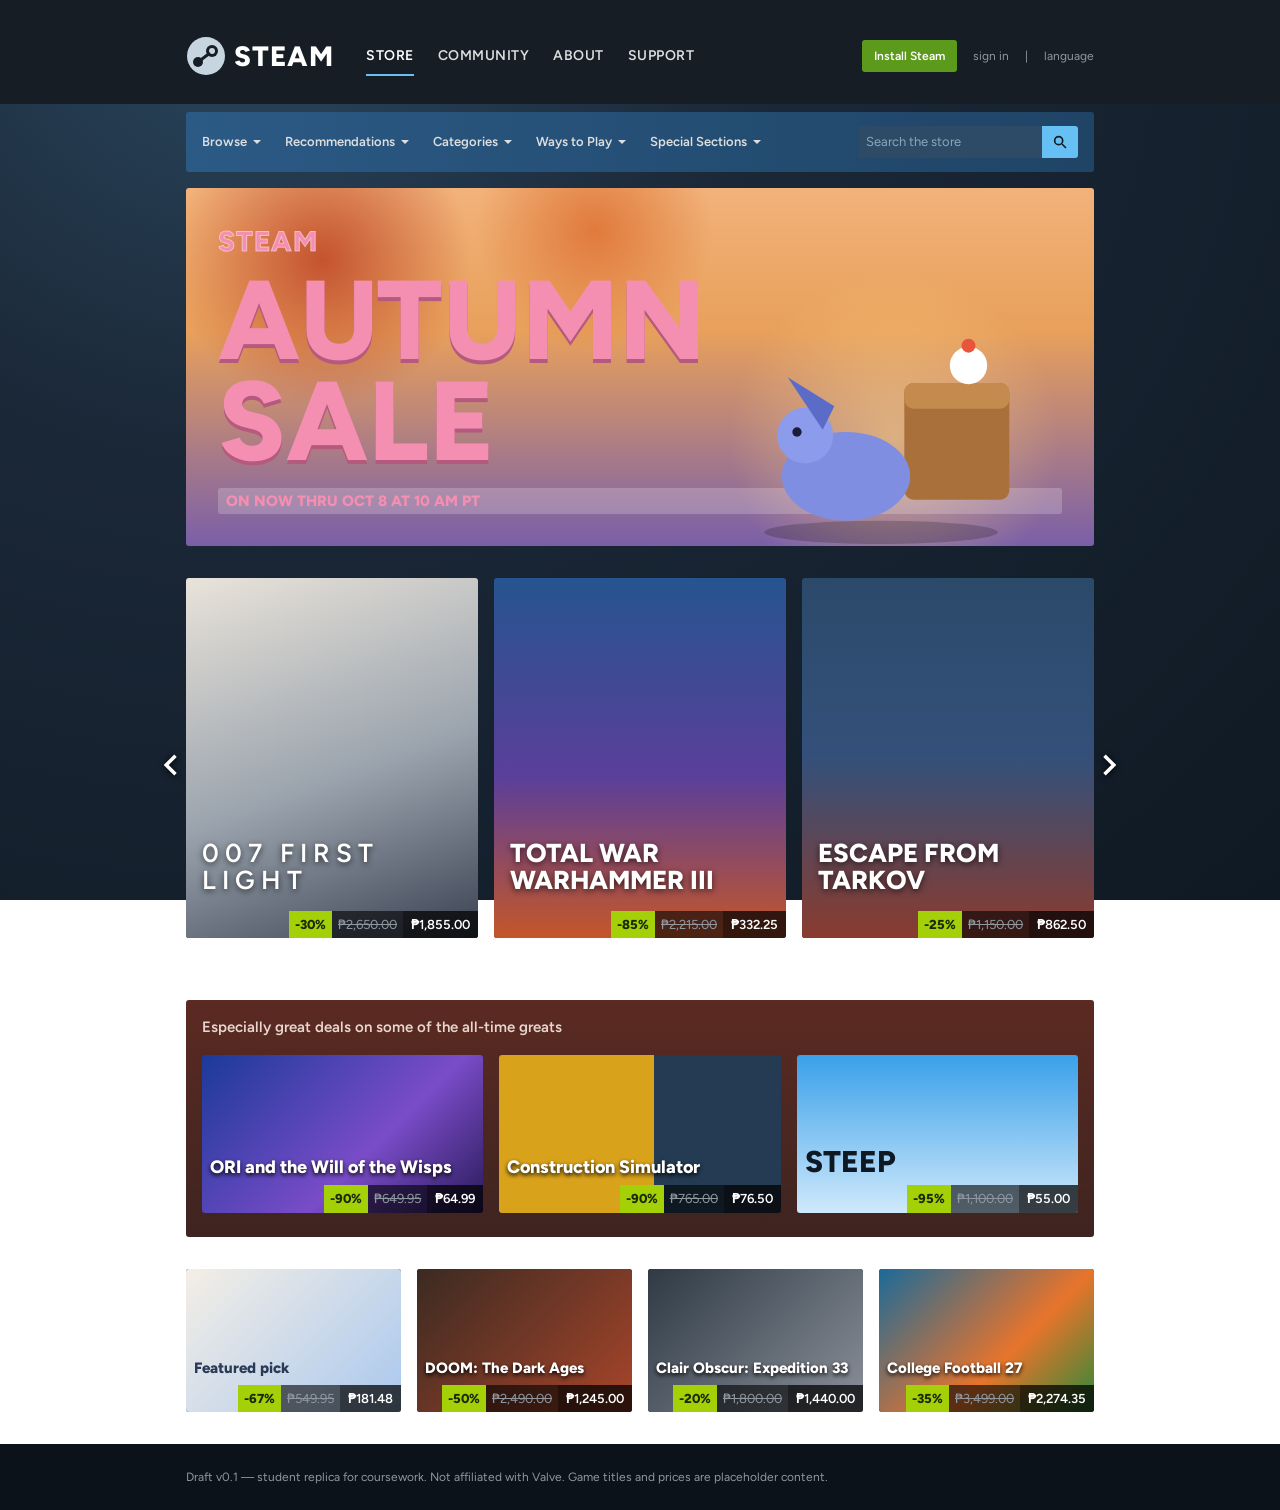
==== index.html @ 53d65f8b "Asked Claude to make a landing Page" ====
<!DOCTYPE html>
<html lang="en">
<head>
<meta charset="utf-8">
<meta name="viewport" content="width=device-width, initial-scale=1">
<title>Steam Autumn Sale — Landing Page Draft v0.1</title>
<link rel="preconnect" href="https://fonts.googleapis.com">
<link rel="stylesheet" href="https://fonts.googleapis.com/css2?family=Figtree:wght@400;600;800&display=swap">
<link rel="stylesheet" href="style.css">
</head>
<body>

<header class="top">
  <div class="wrap">
    <a class="logo" href="#" aria-label="Steam home">
      <svg viewBox="0 0 40 40" aria-hidden="true"><circle cx="20" cy="20" r="19" fill="#c7d5e0"/><circle cx="26" cy="15" r="6" fill="#171d25"/><circle cx="26" cy="15" r="3" fill="#c7d5e0"/><circle cx="12" cy="26" r="5" fill="#171d25"/><path d="M12 26l12-9" stroke="#171d25" stroke-width="3"/></svg>
      STEAM
    </a>
    <nav class="mainnav" aria-label="Main">
      <a href="#" aria-current="page">Store</a><a href="#">Community</a><a href="#">About</a><a href="#">Support</a>
    </nav>
    <div class="acct">
      <a class="btn-install" href="#">Install Steam</a>
      <a href="#">sign in</a><span aria-hidden="true">|</span><a href="#">language</a>
    </div>
  </div>
</header>

<main class="wrap">
  <div class="sub">
    <button>Browse</button><button>Recommendations</button><button>Categories</button><button>Ways to Play</button><button>Special Sections</button>
    <form class="search" role="search" onsubmit="return false">
      <input type="search" placeholder="Search the store" aria-label="Search the store">
      <button type="submit" aria-label="Search"><svg viewBox="0 0 24 24" fill="none" stroke="#0f1923" stroke-width="2.5"><circle cx="10" cy="10" r="6"/><path d="M15 15l6 6"/></svg></button>
    </form>
  </div>

  <section class="banner" aria-labelledby="sale-title">
    <p class="brand">STEAM</p>
    <h1 id="sale-title">AUTUMN<br>SALE</h1>
    <p class="dates">On now thru Oct 8 at 10 AM PT</p>
    <svg class="mascot" viewBox="0 0 240 200" aria-hidden="true">
      <ellipse cx="120" cy="188" rx="100" ry="10" fill="#0003"/>
      <rect x="140" y="60" width="90" height="100" rx="8" fill="#a9703c"/><rect x="140" y="60" width="90" height="22" rx="8" fill="#c58a4e"/>
      <ellipse cx="90" cy="140" rx="55" ry="38" fill="#7f8ee0"/><circle cx="55" cy="105" r="24" fill="#8c9bec"/>
      <path d="M70 100l-30-45 40 25z" fill="#5b6bc8"/><circle cx="48" cy="102" r="4" fill="#1b1b3a"/>
      <circle cx="195" cy="45" r="16" fill="#fff"/><circle cx="195" cy="28" r="6" fill="#e8553b"/>
    </svg>
  </section>

  <section class="featured" aria-label="Featured sale titles">
    <button class="arrow l" aria-label="Previous" data-dir="-1"><svg viewBox="0 0 24 24" fill="none" stroke="currentColor" stroke-width="3"><path d="M15 4l-8 8 8 8"/></svg></button>
    <div class="track" id="track">
      <a class="card" href="#"><div class="art" style="background:linear-gradient(160deg,#e9e3da,#9aa3ad 55%,#3a4252)"></div>
        <span class="title" style="font-weight:600;letter-spacing:6px">007 FIRST LIGHT</span>
        <div class="price"><span class="off">-30%</span><span class="was">₱2,650.00</span><span class="now">₱1,855.00</span></div></a>
      <a class="card" href="#"><div class="art" style="background:linear-gradient(180deg,#26548f,#5a3f9a 55%,#c4562a)"></div>
        <span class="title">TOTAL WAR<br>WARHAMMER III</span>
        <div class="price"><span class="off">-85%</span><span class="was">₱2,215.00</span><span class="now">₱332.25</span></div></a>
      <a class="card" href="#"><div class="art" style="background:linear-gradient(180deg,#2b4a6a,#34507a 50%,#8a3b2e)"></div>
        <span class="title">ESCAPE FROM TARKOV</span>
        <div class="price"><span class="off">-25%</span><span class="was">₱1,150.00</span><span class="now">₱862.50</span></div></a>
    </div>
    <button class="arrow r" aria-label="Next" data-dir="1"><svg viewBox="0 0 24 24" fill="none" stroke="currentColor" stroke-width="3"><path d="M9 4l8 8-8 8"/></svg></button>
    <div class="dots" aria-hidden="true"><i></i><i></i><i></i><i></i><i></i><i></i><i></i><i></i><i></i></div>
  </section>

  <section class="deals" aria-labelledby="greats">
    <h2 id="greats">Especially great deals on some of the all-time greats</h2>
    <div class="row3">
      <a class="tile" href="#"><div class="art" style="background:linear-gradient(135deg,#1b3a9a,#7a4cc8 60%,#2a1b5a)"></div><span class="name">ORI and the Will of the Wisps</span>
        <div class="price"><span class="off">-90%</span><span class="was">₱649.95</span><span class="now">₱64.99</span></div></a>
      <a class="tile" href="#"><div class="art" style="background:linear-gradient(90deg,#d9a21b 0 55%,#243b53 55%)"></div><span class="name">Construction Simulator</span>
        <div class="price"><span class="off">-90%</span><span class="was">₱765.00</span><span class="now">₱76.50</span></div></a>
      <a class="tile" href="#"><div class="art" style="background:linear-gradient(180deg,#3aa0ea,#cfe9fb)"></div><span class="name" style="color:#0f1923;text-shadow:none;font-size:30px">STEEP</span>
        <div class="price"><span class="off">-95%</span><span class="was">₱1,100.00</span><span class="now">₱55.00</span></div></a>
    </div>
  </section>

  <section class="grid4" aria-label="More discounted games">
    <a class="tile" href="#"><div class="art" style="background:linear-gradient(135deg,#f4eee6,#a9c8ee)"></div><span class="name" style="color:#2a3b55;text-shadow:none">Featured pick</span>
      <div class="price"><span class="off">-67%</span><span class="was">₱549.95</span><span class="now">₱181.48</span></div></a>
    <a class="tile" href="#"><div class="art" style="background:linear-gradient(135deg,#3b2a22,#a8452a)"></div><span class="name">DOOM: The Dark Ages</span>
      <div class="price"><span class="off">-50%</span><span class="was">₱2,490.00</span><span class="now">₱1,245.00</span></div></a>
    <a class="tile" href="#"><div class="art" style="background:linear-gradient(135deg,#2f3a45,#8a9099)"></div><span class="name">Clair Obscur: Expedition 33</span>
      <div class="price"><span class="off">-20%</span><span class="was">₱1,800.00</span><span class="now">₱1,440.00</span></div></a>
    <a class="tile" href="#"><div class="art" style="background:linear-gradient(135deg,#1b6a9a,#e8742b 60%,#2a8a3a)"></div><span class="name">College Football 27</span>
      <div class="price"><span class="off">-35%</span><span class="was">₱3,499.00</span><span class="now">₱2,274.35</span></div></a>
  </section>
</main>

<footer><div class="wrap">Draft v0.1 — student replica for coursework. Not affiliated with Valve. Game titles and prices are placeholder content.</div></footer>

<script>
const track=document.getElementById('track');
document.querySelectorAll('.arrow').forEach(b=>b.addEventListener('click',()=>{
  track.scrollBy({left:b.dataset.dir*track.clientWidth/3,behavior:'smooth'});
}));
</script>
</body>
</html>
---- style.css ----
:root{
  --bg-top:#1b2838; --bg-deep:#0f1923; --header:#171d25; --panel:#16202d;
  --accent:#66c0f4; --text:#c7d5e0; --text-dim:#8f98a0; --white:#fff;
  --green:#a4d007; --green-bg:#4c6b22; --install:#5c9a1b;
  --sale-pink:#f48fb1; --sale-orange:#e8a05b; --sale-plum:#3d2c5a; --sale-rust:#6b2d22;
  --radius:3px; --s1:4px; --s2:8px; --s3:16px; --s4:24px; --s5:32px;
}
*{box-sizing:border-box;margin:0}
body{font-family:"Figtree","Motiva Sans",Tahoma,sans-serif;color:var(--text);
  background:radial-gradient(ellipse at 20% 0,#2a475e 0,var(--bg-top) 35%,var(--bg-deep) 100%) fixed;line-height:1.5}
a{color:inherit;text-decoration:none}
:focus-visible{outline:2px solid var(--accent);outline-offset:2px}
.wrap{max-width:940px;margin:0 auto;padding:0 var(--s3)}

/* Header */
.top{background:var(--header)}
.top .wrap{display:flex;align-items:center;gap:var(--s5);min-height:104px;flex-wrap:wrap;padding-top:var(--s2)}
.logo{display:flex;align-items:center;gap:var(--s2);color:var(--white);font-weight:800;font-size:28px;letter-spacing:1px}
.logo svg{width:40px;height:40px}
.mainnav{display:flex;gap:var(--s4);font-weight:600;font-size:14px;letter-spacing:.5px;text-transform:uppercase}
.mainnav a{padding:var(--s2) 0;border-bottom:2px solid transparent;color:#dcdedf}
.mainnav a:hover,.mainnav a[aria-current]{color:var(--white);border-color:var(--accent)}
.acct{margin-left:auto;display:flex;align-items:center;gap:var(--s3);font-size:12px;color:var(--text-dim)}
.btn-install{background:var(--install);color:var(--white);padding:6px 12px;border-radius:var(--radius);font-weight:600;font-size:12px;min-height:32px;display:inline-flex;align-items:center}
.btn-install:hover{background:#6fb320}

/* Sub nav + search */
.sub{background:linear-gradient(90deg,#2b5a85,#1f4466);border-radius:var(--radius);margin-top:var(--s2);
  display:flex;align-items:center;gap:var(--s4);padding:0 var(--s3);flex-wrap:wrap;min-height:44px}
.sub button{all:unset;cursor:pointer;color:#dcdedf;font-size:13px;font-weight:600;padding:var(--s2) 0;min-height:44px;display:flex;align-items:center;gap:6px}
.sub button:hover{color:var(--white)}
.sub button::after{content:"";border:4px solid transparent;border-top-color:currentColor;margin-top:4px}
.search{margin-left:auto;display:flex;background:#2d4b66;border-radius:var(--radius);overflow:hidden;min-width:220px}
.search input{flex:1;background:transparent;border:0;color:var(--white);padding:0 var(--s2);font:inherit;font-size:13px;min-height:32px}
.search input::placeholder{color:#8da6bb}
.search button{all:unset;cursor:pointer;background:var(--accent);width:36px;display:grid;place-items:center}
.search button::after{display:none}
.search svg{width:16px;height:16px}

/* Sale banner (pure CSS art, swap for real asset later) */
.banner{position:relative;margin-top:var(--s3);border-radius:var(--radius);overflow:hidden;min-height:340px;
  background:
    radial-gradient(circle at 78% 70%,rgba(255,215,130,.55) 0,transparent 22%),
    radial-gradient(circle at 15% 20%,#c4532f 0,transparent 18%),
    radial-gradient(circle at 45% 12%,#e07a3c 0,transparent 20%),
    linear-gradient(180deg,#f2b27a 0%,#e8a05b 40%,#7a5fa8 100%);
  display:grid;align-content:center;padding:var(--s5)}
.banner .mascot{position:absolute;right:8%;bottom:0;width:min(34%,280px);aspect-ratio:1.2}
.banner .brand{font-weight:800;font-size:28px;color:var(--sale-pink);-webkit-text-stroke:1px #fff7;letter-spacing:1px}
.banner h1{font-weight:800;font-size:clamp(56px,11vw,112px);line-height:.9;color:var(--sale-pink);text-shadow:0 4px 0 #b35a7e;margin:var(--s2) 0 var(--s3)}
.banner .dates{font-weight:800;font-size:15px;color:var(--sale-pink);background:#fff3;display:inline-block;padding:2px var(--s2);border-radius:var(--radius);text-transform:uppercase}

/* Featured carousel */
.featured{position:relative;margin-top:var(--s3)}
.track{display:grid;grid-auto-flow:column;grid-auto-columns:calc((100% - 2*var(--s3))/3);gap:var(--s3);overflow-x:auto;scroll-snap-type:x mandatory;scrollbar-width:none;padding:var(--s3) 0}
.track::-webkit-scrollbar{display:none}
.card{position:relative;scroll-snap-align:start;border-radius:var(--radius);overflow:hidden;background:var(--panel);display:flex;flex-direction:column;justify-content:flex-end;min-height:360px;transition:transform .2s}
.card:hover{transform:translateY(-3px)}
.card .art{position:absolute;inset:0}
.card .title{position:relative;font-weight:800;color:var(--white);padding:var(--s3);font-size:26px;line-height:1.05;text-shadow:0 2px 6px #000a;margin-top:auto}
.price{position:relative;display:flex;justify-content:flex-end;align-items:stretch;font-size:13px}
.price .off{background:var(--green);color:#1b2a05;font-weight:800;padding:4px 6px}
.price .was{background:#0009;color:var(--text-dim);text-decoration:line-through;padding:4px 6px}
.price .now{background:#000b;color:var(--white);font-weight:600;padding:4px 8px}
.arrow{position:absolute;top:50%;transform:translateY(-50%);width:44px;height:64px;border:0;background:transparent;color:var(--white);cursor:pointer;display:grid;place-items:center;z-index:2;filter:drop-shadow(0 1px 3px #000)}
.arrow svg{width:28px;height:28px}
.arrow.l{left:-36px}.arrow.r{right:-36px}
.dots{display:flex;gap:6px;justify-content:center;margin-top:var(--s2)}
.dots i{width:14px;height:6px;background:#fff4;border-radius:2px}.dots i:first-child{background:#fffc}

/* Deals sections */
.deals{margin-top:var(--s5);background:linear-gradient(180deg,#5b2a22,#3e2420);border-radius:var(--radius);padding:var(--s3) var(--s3) var(--s4)}
.deals h2{font-size:15px;font-weight:600;color:#e9d7cf;margin-bottom:var(--s3)}
.row3{display:grid;grid-template-columns:repeat(3,1fr);gap:var(--s3)}
.grid4{display:grid;grid-template-columns:repeat(4,1fr);gap:var(--s3);margin-top:var(--s5)}
.tile{position:relative;border-radius:var(--radius);overflow:hidden;background:var(--panel);aspect-ratio:16/9;display:flex;flex-direction:column;justify-content:flex-end}
.grid4 .tile{aspect-ratio:3/2}
.tile .art{position:absolute;inset:0}
.tile .name{position:relative;font-weight:800;color:var(--white);padding:var(--s2);text-shadow:0 2px 4px #000;font-size:18px;line-height:1.05}
.grid4 .tile .name{font-size:15px}

/* Footer stub */
footer{margin-top:var(--s5);background:#0b121a;color:var(--text-dim);font-size:12px;padding:var(--s4) 0}

/* Responsive */
@media (max-width:820px){
  .arrow{display:none}
  .track{grid-auto-columns:78%}
  .row3{grid-template-columns:1fr 1fr}.grid4{grid-template-columns:1fr 1fr}
}
@media (max-width:520px){
  .acct{margin-left:0;width:100%}
  .row3{grid-template-columns:1fr}
  .search{margin-left:0;width:100%}
}
@media (prefers-reduced-motion:reduce){*{transition:none!important}}
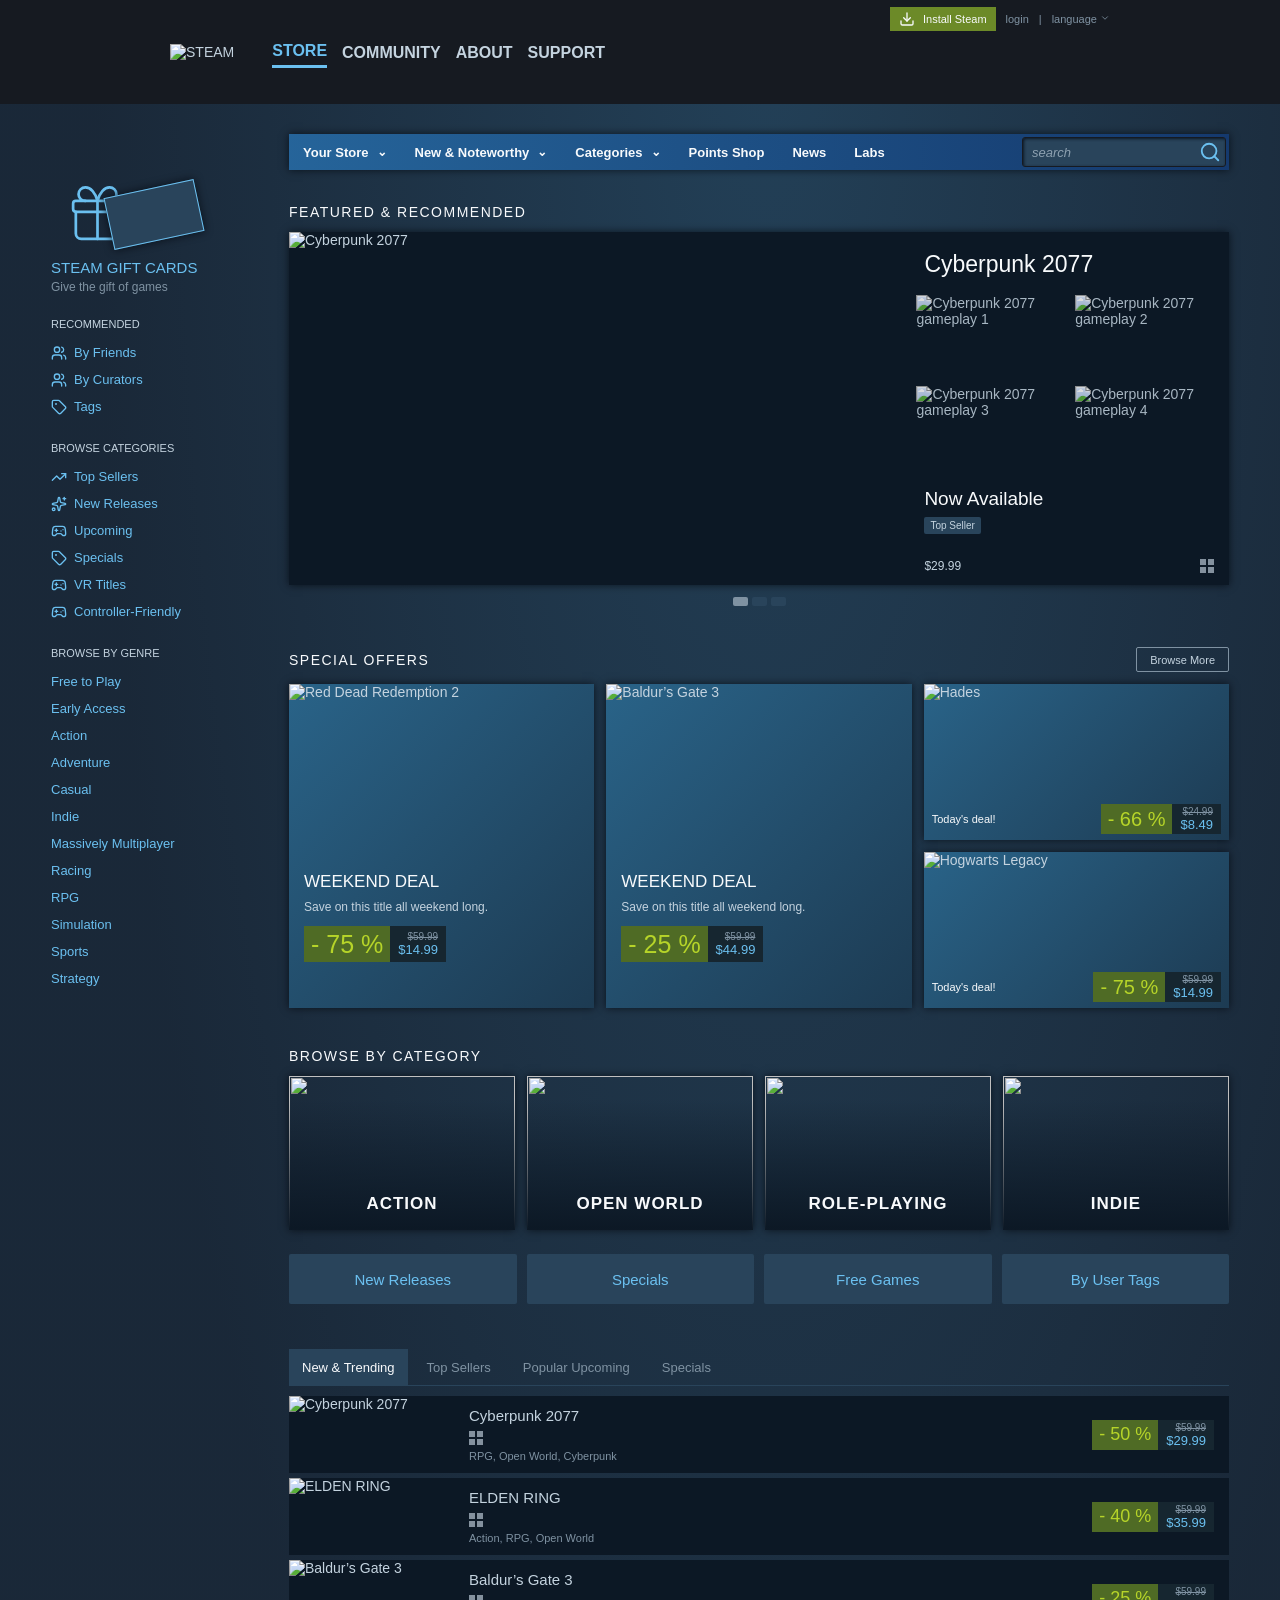
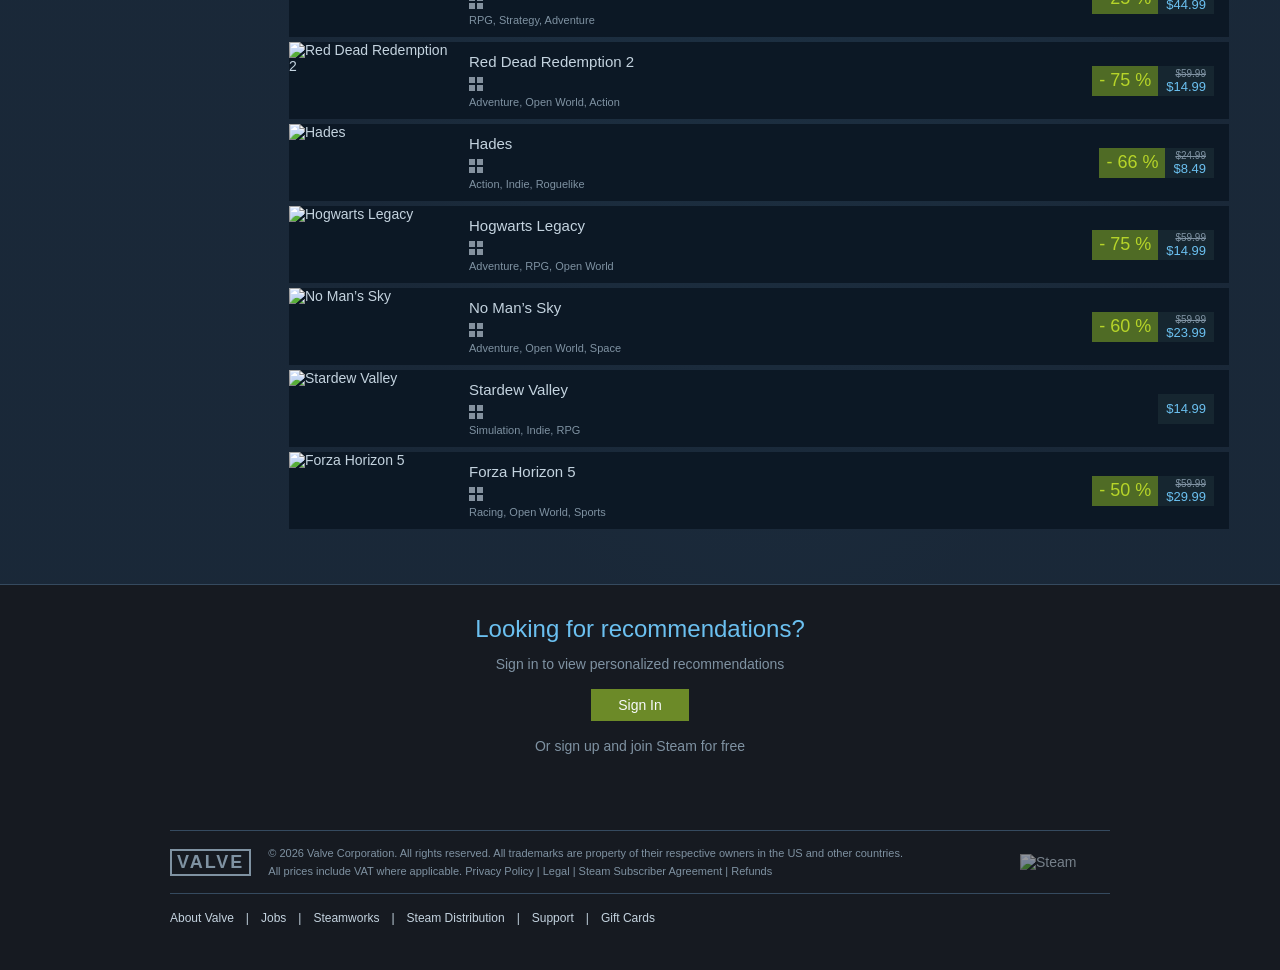
==== commit 026c33e7: "Add files via upload" ====
--- a/index.html
+++ b/index.html
@@ -1,101 +1,2060 @@
-<!DOCTYPE html>
-<html lang="en">
-<head>
-<meta charset="utf-8">
-<meta name="viewport" content="width=device-width, initial-scale=1">
-<title>Steam Autumn Sale — Landing Page Draft v0.1</title>
-<link rel="preconnect" href="https://fonts.googleapis.com">
-<link rel="stylesheet" href="https://fonts.googleapis.com/css2?family=Figtree:wght@400;600;800&display=swap">
-<link rel="stylesheet" href="style.css">
-</head>
-<body>
-
-<header class="top">
-  <div class="wrap">
-    <a class="logo" href="#" aria-label="Steam home">
-      <svg viewBox="0 0 40 40" aria-hidden="true"><circle cx="20" cy="20" r="19" fill="#c7d5e0"/><circle cx="26" cy="15" r="6" fill="#171d25"/><circle cx="26" cy="15" r="3" fill="#c7d5e0"/><circle cx="12" cy="26" r="5" fill="#171d25"/><path d="M12 26l12-9" stroke="#171d25" stroke-width="3"/></svg>
-      STEAM
-    </a>
-    <nav class="mainnav" aria-label="Main">
-      <a href="#" aria-current="page">Store</a><a href="#">Community</a><a href="#">About</a><a href="#">Support</a>
-    </nav>
-    <div class="acct">
-      <a class="btn-install" href="#">Install Steam</a>
-      <a href="#">sign in</a><span aria-hidden="true">|</span><a href="#">language</a>
-    </div>
-  </div>
-</header>
-
-<main class="wrap">
-  <div class="sub">
-    <button>Browse</button><button>Recommendations</button><button>Categories</button><button>Ways to Play</button><button>Special Sections</button>
-    <form class="search" role="search" onsubmit="return false">
-      <input type="search" placeholder="Search the store" aria-label="Search the store">
-      <button type="submit" aria-label="Search"><svg viewBox="0 0 24 24" fill="none" stroke="#0f1923" stroke-width="2.5"><circle cx="10" cy="10" r="6"/><path d="M15 15l6 6"/></svg></button>
-    </form>
-  </div>
-
-  <section class="banner" aria-labelledby="sale-title">
-    <p class="brand">STEAM</p>
-    <h1 id="sale-title">AUTUMN<br>SALE</h1>
-    <p class="dates">On now thru Oct 8 at 10 AM PT</p>
-    <svg class="mascot" viewBox="0 0 240 200" aria-hidden="true">
-      <ellipse cx="120" cy="188" rx="100" ry="10" fill="#0003"/>
-      <rect x="140" y="60" width="90" height="100" rx="8" fill="#a9703c"/><rect x="140" y="60" width="90" height="22" rx="8" fill="#c58a4e"/>
-      <ellipse cx="90" cy="140" rx="55" ry="38" fill="#7f8ee0"/><circle cx="55" cy="105" r="24" fill="#8c9bec"/>
-      <path d="M70 100l-30-45 40 25z" fill="#5b6bc8"/><circle cx="48" cy="102" r="4" fill="#1b1b3a"/>
-      <circle cx="195" cy="45" r="16" fill="#fff"/><circle cx="195" cy="28" r="6" fill="#e8553b"/>
-    </svg>
-  </section>
-
-  <section class="featured" aria-label="Featured sale titles">
-    <button class="arrow l" aria-label="Previous" data-dir="-1"><svg viewBox="0 0 24 24" fill="none" stroke="currentColor" stroke-width="3"><path d="M15 4l-8 8 8 8"/></svg></button>
-    <div class="track" id="track">
-      <a class="card" href="#"><div class="art" style="background:linear-gradient(160deg,#e9e3da,#9aa3ad 55%,#3a4252)"></div>
-        <span class="title" style="font-weight:600;letter-spacing:6px">007 FIRST LIGHT</span>
-        <div class="price"><span class="off">-30%</span><span class="was">₱2,650.00</span><span class="now">₱1,855.00</span></div></a>
-      <a class="card" href="#"><div class="art" style="background:linear-gradient(180deg,#26548f,#5a3f9a 55%,#c4562a)"></div>
-        <span class="title">TOTAL WAR<br>WARHAMMER III</span>
-        <div class="price"><span class="off">-85%</span><span class="was">₱2,215.00</span><span class="now">₱332.25</span></div></a>
-      <a class="card" href="#"><div class="art" style="background:linear-gradient(180deg,#2b4a6a,#34507a 50%,#8a3b2e)"></div>
-        <span class="title">ESCAPE FROM TARKOV</span>
-        <div class="price"><span class="off">-25%</span><span class="was">₱1,150.00</span><span class="now">₱862.50</span></div></a>
-    </div>
-    <button class="arrow r" aria-label="Next" data-dir="1"><svg viewBox="0 0 24 24" fill="none" stroke="currentColor" stroke-width="3"><path d="M9 4l8 8-8 8"/></svg></button>
-    <div class="dots" aria-hidden="true"><i></i><i></i><i></i><i></i><i></i><i></i><i></i><i></i><i></i></div>
-  </section>
-
-  <section class="deals" aria-labelledby="greats">
-    <h2 id="greats">Especially great deals on some of the all-time greats</h2>
-    <div class="row3">
-      <a class="tile" href="#"><div class="art" style="background:linear-gradient(135deg,#1b3a9a,#7a4cc8 60%,#2a1b5a)"></div><span class="name">ORI and the Will of the Wisps</span>
-        <div class="price"><span class="off">-90%</span><span class="was">₱649.95</span><span class="now">₱64.99</span></div></a>
-      <a class="tile" href="#"><div class="art" style="background:linear-gradient(90deg,#d9a21b 0 55%,#243b53 55%)"></div><span class="name">Construction Simulator</span>
-        <div class="price"><span class="off">-90%</span><span class="was">₱765.00</span><span class="now">₱76.50</span></div></a>
-      <a class="tile" href="#"><div class="art" style="background:linear-gradient(180deg,#3aa0ea,#cfe9fb)"></div><span class="name" style="color:#0f1923;text-shadow:none;font-size:30px">STEEP</span>
-        <div class="price"><span class="off">-95%</span><span class="was">₱1,100.00</span><span class="now">₱55.00</span></div></a>
-    </div>
-  </section>
-
-  <section class="grid4" aria-label="More discounted games">
-    <a class="tile" href="#"><div class="art" style="background:linear-gradient(135deg,#f4eee6,#a9c8ee)"></div><span class="name" style="color:#2a3b55;text-shadow:none">Featured pick</span>
-      <div class="price"><span class="off">-67%</span><span class="was">₱549.95</span><span class="now">₱181.48</span></div></a>
-    <a class="tile" href="#"><div class="art" style="background:linear-gradient(135deg,#3b2a22,#a8452a)"></div><span class="name">DOOM: The Dark Ages</span>
-      <div class="price"><span class="off">-50%</span><span class="was">₱2,490.00</span><span class="now">₱1,245.00</span></div></a>
-    <a class="tile" href="#"><div class="art" style="background:linear-gradient(135deg,#2f3a45,#8a9099)"></div><span class="name">Clair Obscur: Expedition 33</span>
-      <div class="price"><span class="off">-20%</span><span class="was">₱1,800.00</span><span class="now">₱1,440.00</span></div></a>
-    <a class="tile" href="#"><div class="art" style="background:linear-gradient(135deg,#1b6a9a,#e8742b 60%,#2a8a3a)"></div><span class="name">College Football 27</span>
-      <div class="price"><span class="off">-35%</span><span class="was">₱3,499.00</span><span class="now">₱2,274.35</span></div></a>
-  </section>
-</main>
-
-<footer><div class="wrap">Draft v0.1 — student replica for coursework. Not affiliated with Valve. Game titles and prices are placeholder content.</div></footer>
-
-<script>
-const track=document.getElementById('track');
-document.querySelectorAll('.arrow').forEach(b=>b.addEventListener('click',()=>{
-  track.scrollBy({left:b.dataset.dir*track.clientWidth/3,behavior:'smooth'});
-}));
-</script>
-</body>
-</html>+<!doctype html>
+<html lang="en">
+<head>
+<meta charset="utf-8">
+<meta name="viewport" content="width=device-width, initial-scale=1">
+<title>Welcome to Steam — Standalone Storefront</title>
+<meta name="description" content="A standalone HTML and CSS recreation of the Steam storefront.">
+<meta property="og:title" content="Welcome to Steam — Standalone Storefront">
+<meta property="og:description" content="Featured games, special offers, and game categories.">
+<meta property="og:type" content="website">
+<meta name="twitter:card" content="summary_large_image">
+<link rel="stylesheet" href="styles.css">
+</head>
+<body>
+<div class="steam-page">
+ <header class="global-header">
+  <div class="header-inner">
+   <a aria-label="Steam store home" href="index.html">
+    <img alt="STEAM" class="steam-logo" src="assets/steam-logo.svg"/>
+   </a>
+   <nav aria-label="Steam" class="global-nav">
+    <a class="active" href="index.html">
+     STORE
+    </a>
+    <a href="https://steamcommunity.com/" rel="noreferrer" target="_blank">
+     COMMUNITY
+    </a>
+    <a href="https://store.steampowered.com/about/" rel="noreferrer" target="_blank">
+     ABOUT
+    </a>
+    <a href="https://help.steampowered.com/" rel="noreferrer" target="_blank">
+     SUPPORT
+    </a>
+   </nav>
+   <div class="account-actions">
+    <a class="inline-flex items-center justify-center gap-2 whitespace-nowrap rounded-md text-sm font-medium cursor-pointer transition-colors focus-visible:outline-none focus-visible:ring-1 focus-visible:ring-ring disabled:pointer-events-none disabled:opacity-50 disabled:cursor-not-allowed [&amp;_svg]:pointer-events-none [&amp;_svg]:size-4 [&amp;_svg]:shrink-0 steam-install-button h-9 px-4 py-2" href="https://store.steampowered.com/about/" rel="noreferrer" target="_blank">
+     <svg aria-hidden="true" class="lucide lucide-download" fill="none" height="24" stroke="currentColor" stroke-linecap="round" stroke-linejoin="round" stroke-width="2" viewbox="0 0 24 24" width="24" xmlns="http://www.w3.org/2000/svg">
+      <path d="M12 15V3">
+      </path>
+      <path d="M21 15v4a2 2 0 0 1-2 2H5a2 2 0 0 1-2-2v-4">
+      </path>
+      <path d="m7 10 5 5 5-5">
+      </path>
+     </svg>
+     Install Steam
+    </a>
+    <a href="https://store.steampowered.com/login/" rel="noreferrer" target="_blank">
+     login
+    </a>
+    <span>
+     |
+    </span>
+    <a href="https://store.steampowered.com/?l=english" rel="noreferrer" target="_blank">
+     language
+     <svg aria-hidden="true" class="lucide lucide-chevron-down inline" fill="none" height="10" stroke="currentColor" stroke-linecap="round" stroke-linejoin="round" stroke-width="2" viewbox="0 0 24 24" width="10" xmlns="http://www.w3.org/2000/svg">
+      <path d="m6 9 6 6 6-6">
+      </path>
+     </svg>
+    </a>
+   </div>
+  </div>
+ </header>
+ <div class="store-layout">
+  <aside class="sidebar">
+   <a class="sidebar-promo" href="https://store.steampowered.com/digitalgiftcards/" rel="noreferrer" target="_blank">
+    <div class="gift-art">
+     <svg aria-hidden="true" class="lucide lucide-gift" fill="none" height="24" stroke="currentColor" stroke-linecap="round" stroke-linejoin="round" stroke-width="1" viewbox="0 0 24 24" width="24" xmlns="http://www.w3.org/2000/svg">
+      <path d="M12 7v14">
+      </path>
+      <path d="M20 11v8a2 2 0 0 1-2 2H6a2 2 0 0 1-2-2v-8">
+      </path>
+      <path d="M7.5 7a1 1 0 0 1 0-5A4.8 8 0 0 1 12 7a4.8 8 0 0 1 4.5-5 1 1 0 0 1 0 5">
+      </path>
+      <rect height="4" rx="1" width="18" x="3" y="7">
+      </rect>
+     </svg>
+     <div class="gift-card">
+      <img alt="" src="assets/steam-logo.svg"/>
+     </div>
+    </div>
+    <strong>
+     STEAM GIFT CARDS
+    </strong>
+    <p>
+     Give the gift of games
+    </p>
+   </a>
+   <div>
+    <h3>
+     Recommended
+    </h3>
+    <a class="inline-flex items-center justify-center gap-2 whitespace-nowrap rounded-md text-sm font-medium cursor-pointer transition-colors focus-visible:outline-none focus-visible:ring-1 focus-visible:ring-ring disabled:pointer-events-none disabled:opacity-50 disabled:cursor-not-allowed [&amp;_svg]:pointer-events-none [&amp;_svg]:size-4 [&amp;_svg]:shrink-0 steam-navigation-button h-9 px-4 py-2 sidebar-link" href="https://store.steampowered.com/search/?term=By%20Friends" rel="noopener noreferrer" target="_blank">
+     <svg aria-hidden="true" class="lucide lucide-users" fill="none" height="13" stroke="currentColor" stroke-linecap="round" stroke-linejoin="round" stroke-width="2" viewbox="0 0 24 24" width="13" xmlns="http://www.w3.org/2000/svg">
+      <path d="M16 21v-2a4 4 0 0 0-4-4H6a4 4 0 0 0-4 4v2">
+      </path>
+      <path d="M16 3.128a4 4 0 0 1 0 7.744">
+      </path>
+      <path d="M22 21v-2a4 4 0 0 0-3-3.87">
+      </path>
+      <circle cx="9" cy="7" r="4">
+      </circle>
+     </svg>
+     <!-- -->
+     By Friends
+    </a>
+    <a class="inline-flex items-center justify-center gap-2 whitespace-nowrap rounded-md text-sm font-medium cursor-pointer transition-colors focus-visible:outline-none focus-visible:ring-1 focus-visible:ring-ring disabled:pointer-events-none disabled:opacity-50 disabled:cursor-not-allowed [&amp;_svg]:pointer-events-none [&amp;_svg]:size-4 [&amp;_svg]:shrink-0 steam-navigation-button h-9 px-4 py-2 sidebar-link" href="https://store.steampowered.com/search/?term=By%20Curators" rel="noopener noreferrer" target="_blank">
+     <svg aria-hidden="true" class="lucide lucide-users" fill="none" height="13" stroke="currentColor" stroke-linecap="round" stroke-linejoin="round" stroke-width="2" viewbox="0 0 24 24" width="13" xmlns="http://www.w3.org/2000/svg">
+      <path d="M16 21v-2a4 4 0 0 0-4-4H6a4 4 0 0 0-4 4v2">
+      </path>
+      <path d="M16 3.128a4 4 0 0 1 0 7.744">
+      </path>
+      <path d="M22 21v-2a4 4 0 0 0-3-3.87">
+      </path>
+      <circle cx="9" cy="7" r="4">
+      </circle>
+     </svg>
+     <!-- -->
+     By Curators
+    </a>
+    <a class="inline-flex items-center justify-center gap-2 whitespace-nowrap rounded-md text-sm font-medium cursor-pointer transition-colors focus-visible:outline-none focus-visible:ring-1 focus-visible:ring-ring disabled:pointer-events-none disabled:opacity-50 disabled:cursor-not-allowed [&amp;_svg]:pointer-events-none [&amp;_svg]:size-4 [&amp;_svg]:shrink-0 steam-navigation-button h-9 px-4 py-2 sidebar-link" href="https://store.steampowered.com/search/?term=Tags" rel="noopener noreferrer" target="_blank">
+     <svg aria-hidden="true" class="lucide lucide-tag" fill="none" height="13" stroke="currentColor" stroke-linecap="round" stroke-linejoin="round" stroke-width="2" viewbox="0 0 24 24" width="13" xmlns="http://www.w3.org/2000/svg">
+      <path d="M12.586 2.586A2 2 0 0 0 11.172 2H4a2 2 0 0 0-2 2v7.172a2 2 0 0 0 .586 1.414l8.704 8.704a2.426 2.426 0 0 0 3.42 0l6.58-6.58a2.426 2.426 0 0 0 0-3.42z">
+      </path>
+      <circle cx="7.5" cy="7.5" fill="currentColor" r=".5">
+      </circle>
+     </svg>
+     <!-- -->
+     Tags
+    </a>
+   </div>
+   <div>
+    <h3>
+     Browse categories
+    </h3>
+    <a class="inline-flex items-center justify-center gap-2 whitespace-nowrap rounded-md text-sm font-medium cursor-pointer transition-colors focus-visible:outline-none focus-visible:ring-1 focus-visible:ring-ring disabled:pointer-events-none disabled:opacity-50 disabled:cursor-not-allowed [&amp;_svg]:pointer-events-none [&amp;_svg]:size-4 [&amp;_svg]:shrink-0 steam-navigation-button h-9 px-4 py-2 sidebar-link" href="https://store.steampowered.com/search/?term=Top%20Sellers" rel="noopener noreferrer" target="_blank">
+     <svg aria-hidden="true" class="lucide lucide-trending-up" fill="none" height="13" stroke="currentColor" stroke-linecap="round" stroke-linejoin="round" stroke-width="2" viewbox="0 0 24 24" width="13" xmlns="http://www.w3.org/2000/svg">
+      <path d="M16 7h6v6">
+      </path>
+      <path d="m22 7-8.5 8.5-5-5L2 17">
+      </path>
+     </svg>
+     <!-- -->
+     Top Sellers
+    </a>
+    <a class="inline-flex items-center justify-center gap-2 whitespace-nowrap rounded-md text-sm font-medium cursor-pointer transition-colors focus-visible:outline-none focus-visible:ring-1 focus-visible:ring-ring disabled:pointer-events-none disabled:opacity-50 disabled:cursor-not-allowed [&amp;_svg]:pointer-events-none [&amp;_svg]:size-4 [&amp;_svg]:shrink-0 steam-navigation-button h-9 px-4 py-2 sidebar-link" href="https://store.steampowered.com/search/?term=New%20Releases" rel="noopener noreferrer" target="_blank">
+     <svg aria-hidden="true" class="lucide lucide-sparkles" fill="none" height="13" stroke="currentColor" stroke-linecap="round" stroke-linejoin="round" stroke-width="2" viewbox="0 0 24 24" width="13" xmlns="http://www.w3.org/2000/svg">
+      <path d="M11.017 2.814a1 1 0 0 1 1.966 0l1.051 5.558a2 2 0 0 0 1.594 1.594l5.558 1.051a1 1 0 0 1 0 1.966l-5.558 1.051a2 2 0 0 0-1.594 1.594l-1.051 5.558a1 1 0 0 1-1.966 0l-1.051-5.558a2 2 0 0 0-1.594-1.594l-5.558-1.051a1 1 0 0 1 0-1.966l5.558-1.051a2 2 0 0 0 1.594-1.594z">
+      </path>
+      <path d="M20 2v4">
+      </path>
+      <path d="M22 4h-4">
+      </path>
+      <circle cx="4" cy="20" r="2">
+      </circle>
+     </svg>
+     <!-- -->
+     New Releases
+    </a>
+    <a class="inline-flex items-center justify-center gap-2 whitespace-nowrap rounded-md text-sm font-medium cursor-pointer transition-colors focus-visible:outline-none focus-visible:ring-1 focus-visible:ring-ring disabled:pointer-events-none disabled:opacity-50 disabled:cursor-not-allowed [&amp;_svg]:pointer-events-none [&amp;_svg]:size-4 [&amp;_svg]:shrink-0 steam-navigation-button h-9 px-4 py-2 sidebar-link" href="https://store.steampowered.com/search/?term=Upcoming" rel="noopener noreferrer" target="_blank">
+     <svg aria-hidden="true" class="lucide lucide-gamepad2 lucide-gamepad-2" fill="none" height="13" stroke="currentColor" stroke-linecap="round" stroke-linejoin="round" stroke-width="2" viewbox="0 0 24 24" width="13" xmlns="http://www.w3.org/2000/svg">
+      <line x1="6" x2="10" y1="11" y2="11">
+      </line>
+      <line x1="8" x2="8" y1="9" y2="13">
+      </line>
+      <line x1="15" x2="15.01" y1="12" y2="12">
+      </line>
+      <line x1="18" x2="18.01" y1="10" y2="10">
+      </line>
+      <path d="M17.32 5H6.68a4 4 0 0 0-3.978 3.59c-.006.052-.01.101-.017.152C2.604 9.416 2 14.456 2 16a3 3 0 0 0 3 3c1 0 1.5-.5 2-1l1.414-1.414A2 2 0 0 1 9.828 16h4.344a2 2 0 0 1 1.414.586L17 18c.5.5 1 1 2 1a3 3 0 0 0 3-3c0-1.545-.604-6.584-.685-7.258-.007-.05-.011-.1-.017-.151A4 4 0 0 0 17.32 5z">
+      </path>
+     </svg>
+     <!-- -->
+     Upcoming
+    </a>
+    <a class="inline-flex items-center justify-center gap-2 whitespace-nowrap rounded-md text-sm font-medium cursor-pointer transition-colors focus-visible:outline-none focus-visible:ring-1 focus-visible:ring-ring disabled:pointer-events-none disabled:opacity-50 disabled:cursor-not-allowed [&amp;_svg]:pointer-events-none [&amp;_svg]:size-4 [&amp;_svg]:shrink-0 steam-navigation-button h-9 px-4 py-2 sidebar-link" href="https://store.steampowered.com/search/?term=Specials" rel="noopener noreferrer" target="_blank">
+     <svg aria-hidden="true" class="lucide lucide-tag" fill="none" height="13" stroke="currentColor" stroke-linecap="round" stroke-linejoin="round" stroke-width="2" viewbox="0 0 24 24" width="13" xmlns="http://www.w3.org/2000/svg">
+      <path d="M12.586 2.586A2 2 0 0 0 11.172 2H4a2 2 0 0 0-2 2v7.172a2 2 0 0 0 .586 1.414l8.704 8.704a2.426 2.426 0 0 0 3.42 0l6.58-6.58a2.426 2.426 0 0 0 0-3.42z">
+      </path>
+      <circle cx="7.5" cy="7.5" fill="currentColor" r=".5">
+      </circle>
+     </svg>
+     <!-- -->
+     Specials
+    </a>
+    <a class="inline-flex items-center justify-center gap-2 whitespace-nowrap rounded-md text-sm font-medium cursor-pointer transition-colors focus-visible:outline-none focus-visible:ring-1 focus-visible:ring-ring disabled:pointer-events-none disabled:opacity-50 disabled:cursor-not-allowed [&amp;_svg]:pointer-events-none [&amp;_svg]:size-4 [&amp;_svg]:shrink-0 steam-navigation-button h-9 px-4 py-2 sidebar-link" href="https://store.steampowered.com/search/?term=VR%20Titles" rel="noopener noreferrer" target="_blank">
+     <svg aria-hidden="true" class="lucide lucide-gamepad2 lucide-gamepad-2" fill="none" height="13" stroke="currentColor" stroke-linecap="round" stroke-linejoin="round" stroke-width="2" viewbox="0 0 24 24" width="13" xmlns="http://www.w3.org/2000/svg">
+      <line x1="6" x2="10" y1="11" y2="11">
+      </line>
+      <line x1="8" x2="8" y1="9" y2="13">
+      </line>
+      <line x1="15" x2="15.01" y1="12" y2="12">
+      </line>
+      <line x1="18" x2="18.01" y1="10" y2="10">
+      </line>
+      <path d="M17.32 5H6.68a4 4 0 0 0-3.978 3.59c-.006.052-.01.101-.017.152C2.604 9.416 2 14.456 2 16a3 3 0 0 0 3 3c1 0 1.5-.5 2-1l1.414-1.414A2 2 0 0 1 9.828 16h4.344a2 2 0 0 1 1.414.586L17 18c.5.5 1 1 2 1a3 3 0 0 0 3-3c0-1.545-.604-6.584-.685-7.258-.007-.05-.011-.1-.017-.151A4 4 0 0 0 17.32 5z">
+      </path>
+     </svg>
+     <!-- -->
+     VR Titles
+    </a>
+    <a class="inline-flex items-center justify-center gap-2 whitespace-nowrap rounded-md text-sm font-medium cursor-pointer transition-colors focus-visible:outline-none focus-visible:ring-1 focus-visible:ring-ring disabled:pointer-events-none disabled:opacity-50 disabled:cursor-not-allowed [&amp;_svg]:pointer-events-none [&amp;_svg]:size-4 [&amp;_svg]:shrink-0 steam-navigation-button h-9 px-4 py-2 sidebar-link" href="https://store.steampowered.com/search/?term=Controller-Friendly" rel="noopener noreferrer" target="_blank">
+     <svg aria-hidden="true" class="lucide lucide-gamepad2 lucide-gamepad-2" fill="none" height="13" stroke="currentColor" stroke-linecap="round" stroke-linejoin="round" stroke-width="2" viewbox="0 0 24 24" width="13" xmlns="http://www.w3.org/2000/svg">
+      <line x1="6" x2="10" y1="11" y2="11">
+      </line>
+      <line x1="8" x2="8" y1="9" y2="13">
+      </line>
+      <line x1="15" x2="15.01" y1="12" y2="12">
+      </line>
+      <line x1="18" x2="18.01" y1="10" y2="10">
+      </line>
+      <path d="M17.32 5H6.68a4 4 0 0 0-3.978 3.59c-.006.052-.01.101-.017.152C2.604 9.416 2 14.456 2 16a3 3 0 0 0 3 3c1 0 1.5-.5 2-1l1.414-1.414A2 2 0 0 1 9.828 16h4.344a2 2 0 0 1 1.414.586L17 18c.5.5 1 1 2 1a3 3 0 0 0 3-3c0-1.545-.604-6.584-.685-7.258-.007-.05-.011-.1-.017-.151A4 4 0 0 0 17.32 5z">
+      </path>
+     </svg>
+     <!-- -->
+     Controller-Friendly
+    </a>
+   </div>
+   <div>
+    <h3>
+     Browse by genre
+    </h3>
+    <a class="inline-flex items-center justify-center gap-2 whitespace-nowrap rounded-md text-sm font-medium cursor-pointer transition-colors focus-visible:outline-none focus-visible:ring-1 focus-visible:ring-ring disabled:pointer-events-none disabled:opacity-50 disabled:cursor-not-allowed [&amp;_svg]:pointer-events-none [&amp;_svg]:size-4 [&amp;_svg]:shrink-0 steam-navigation-button h-9 px-4 py-2 sidebar-link" href="https://store.steampowered.com/search/?term=Free%20to%20Play" rel="noopener noreferrer" target="_blank">
+     <!-- -->
+     Free to Play
+    </a>
+    <a class="inline-flex items-center justify-center gap-2 whitespace-nowrap rounded-md text-sm font-medium cursor-pointer transition-colors focus-visible:outline-none focus-visible:ring-1 focus-visible:ring-ring disabled:pointer-events-none disabled:opacity-50 disabled:cursor-not-allowed [&amp;_svg]:pointer-events-none [&amp;_svg]:size-4 [&amp;_svg]:shrink-0 steam-navigation-button h-9 px-4 py-2 sidebar-link" href="https://store.steampowered.com/search/?term=Early%20Access" rel="noopener noreferrer" target="_blank">
+     <!-- -->
+     Early Access
+    </a>
+    <a class="inline-flex items-center justify-center gap-2 whitespace-nowrap rounded-md text-sm font-medium cursor-pointer transition-colors focus-visible:outline-none focus-visible:ring-1 focus-visible:ring-ring disabled:pointer-events-none disabled:opacity-50 disabled:cursor-not-allowed [&amp;_svg]:pointer-events-none [&amp;_svg]:size-4 [&amp;_svg]:shrink-0 steam-navigation-button h-9 px-4 py-2 sidebar-link" href="https://store.steampowered.com/search/?term=Action" rel="noopener noreferrer" target="_blank">
+     <!-- -->
+     Action
+    </a>
+    <a class="inline-flex items-center justify-center gap-2 whitespace-nowrap rounded-md text-sm font-medium cursor-pointer transition-colors focus-visible:outline-none focus-visible:ring-1 focus-visible:ring-ring disabled:pointer-events-none disabled:opacity-50 disabled:cursor-not-allowed [&amp;_svg]:pointer-events-none [&amp;_svg]:size-4 [&amp;_svg]:shrink-0 steam-navigation-button h-9 px-4 py-2 sidebar-link" href="https://store.steampowered.com/search/?term=Adventure" rel="noopener noreferrer" target="_blank">
+     <!-- -->
+     Adventure
+    </a>
+    <a class="inline-flex items-center justify-center gap-2 whitespace-nowrap rounded-md text-sm font-medium cursor-pointer transition-colors focus-visible:outline-none focus-visible:ring-1 focus-visible:ring-ring disabled:pointer-events-none disabled:opacity-50 disabled:cursor-not-allowed [&amp;_svg]:pointer-events-none [&amp;_svg]:size-4 [&amp;_svg]:shrink-0 steam-navigation-button h-9 px-4 py-2 sidebar-link" href="https://store.steampowered.com/search/?term=Casual" rel="noopener noreferrer" target="_blank">
+     <!-- -->
+     Casual
+    </a>
+    <a class="inline-flex items-center justify-center gap-2 whitespace-nowrap rounded-md text-sm font-medium cursor-pointer transition-colors focus-visible:outline-none focus-visible:ring-1 focus-visible:ring-ring disabled:pointer-events-none disabled:opacity-50 disabled:cursor-not-allowed [&amp;_svg]:pointer-events-none [&amp;_svg]:size-4 [&amp;_svg]:shrink-0 steam-navigation-button h-9 px-4 py-2 sidebar-link" href="https://store.steampowered.com/search/?term=Indie" rel="noopener noreferrer" target="_blank">
+     <!-- -->
+     Indie
+    </a>
+    <a class="inline-flex items-center justify-center gap-2 whitespace-nowrap rounded-md text-sm font-medium cursor-pointer transition-colors focus-visible:outline-none focus-visible:ring-1 focus-visible:ring-ring disabled:pointer-events-none disabled:opacity-50 disabled:cursor-not-allowed [&amp;_svg]:pointer-events-none [&amp;_svg]:size-4 [&amp;_svg]:shrink-0 steam-navigation-button h-9 px-4 py-2 sidebar-link" href="https://store.steampowered.com/search/?term=Massively%20Multiplayer" rel="noopener noreferrer" target="_blank">
+     <!-- -->
+     Massively Multiplayer
+    </a>
+    <a class="inline-flex items-center justify-center gap-2 whitespace-nowrap rounded-md text-sm font-medium cursor-pointer transition-colors focus-visible:outline-none focus-visible:ring-1 focus-visible:ring-ring disabled:pointer-events-none disabled:opacity-50 disabled:cursor-not-allowed [&amp;_svg]:pointer-events-none [&amp;_svg]:size-4 [&amp;_svg]:shrink-0 steam-navigation-button h-9 px-4 py-2 sidebar-link" href="https://store.steampowered.com/search/?term=Racing" rel="noopener noreferrer" target="_blank">
+     <!-- -->
+     Racing
+    </a>
+    <a class="inline-flex items-center justify-center gap-2 whitespace-nowrap rounded-md text-sm font-medium cursor-pointer transition-colors focus-visible:outline-none focus-visible:ring-1 focus-visible:ring-ring disabled:pointer-events-none disabled:opacity-50 disabled:cursor-not-allowed [&amp;_svg]:pointer-events-none [&amp;_svg]:size-4 [&amp;_svg]:shrink-0 steam-navigation-button h-9 px-4 py-2 sidebar-link" href="https://store.steampowered.com/search/?term=RPG" rel="noopener noreferrer" target="_blank">
+     <!-- -->
+     RPG
+    </a>
+    <a class="inline-flex items-center justify-center gap-2 whitespace-nowrap rounded-md text-sm font-medium cursor-pointer transition-colors focus-visible:outline-none focus-visible:ring-1 focus-visible:ring-ring disabled:pointer-events-none disabled:opacity-50 disabled:cursor-not-allowed [&amp;_svg]:pointer-events-none [&amp;_svg]:size-4 [&amp;_svg]:shrink-0 steam-navigation-button h-9 px-4 py-2 sidebar-link" href="https://store.steampowered.com/search/?term=Simulation" rel="noopener noreferrer" target="_blank">
+     <!-- -->
+     Simulation
+    </a>
+    <a class="inline-flex items-center justify-center gap-2 whitespace-nowrap rounded-md text-sm font-medium cursor-pointer transition-colors focus-visible:outline-none focus-visible:ring-1 focus-visible:ring-ring disabled:pointer-events-none disabled:opacity-50 disabled:cursor-not-allowed [&amp;_svg]:pointer-events-none [&amp;_svg]:size-4 [&amp;_svg]:shrink-0 steam-navigation-button h-9 px-4 py-2 sidebar-link" href="https://store.steampowered.com/search/?term=Sports" rel="noopener noreferrer" target="_blank">
+     <!-- -->
+     Sports
+    </a>
+    <a class="inline-flex items-center justify-center gap-2 whitespace-nowrap rounded-md text-sm font-medium cursor-pointer transition-colors focus-visible:outline-none focus-visible:ring-1 focus-visible:ring-ring disabled:pointer-events-none disabled:opacity-50 disabled:cursor-not-allowed [&amp;_svg]:pointer-events-none [&amp;_svg]:size-4 [&amp;_svg]:shrink-0 steam-navigation-button h-9 px-4 py-2 sidebar-link" href="https://store.steampowered.com/search/?term=Strategy" rel="noopener noreferrer" target="_blank">
+     <!-- -->
+     Strategy
+    </a>
+   </div>
+  </aside>
+  <main class="store-main">
+   <nav aria-label="Store navigation" class="store-nav">
+    <div class="store-nav-links">
+     <details class="store-menu">
+      <summary class="steam-navigation-button">
+       Your Store
+      </summary>
+      <div class="nav-dropdown">
+       <a href="https://store.steampowered.com/search/?term=Store%20Home">
+        Store Home
+       </a>
+       <a href="https://store.steampowered.com/search/?term=Recommended">
+        Recommended
+       </a>
+       <a href="https://store.steampowered.com/search/?term=Wishlist">
+        Wishlist
+       </a>
+      </div>
+     </details>
+     <details class="store-menu">
+      <summary class="steam-navigation-button">
+       New &amp; Noteworthy
+      </summary>
+      <div class="nav-dropdown">
+       <a href="https://store.steampowered.com/search/?term=Top%20Sellers">
+        Top Sellers
+       </a>
+       <a href="https://store.steampowered.com/search/?term=New%20Releases">
+        New Releases
+       </a>
+       <a href="https://store.steampowered.com/search/?term=Specials">
+        Specials
+       </a>
+      </div>
+     </details>
+     <details class="store-menu">
+      <summary class="steam-navigation-button">
+       Categories
+      </summary>
+      <div class="nav-dropdown">
+       <a href="https://store.steampowered.com/search/?term=Action">
+        Action
+       </a>
+       <a href="https://store.steampowered.com/search/?term=Adventure">
+        Adventure
+       </a>
+       <a href="https://store.steampowered.com/search/?term=RPG">
+        RPG
+       </a>
+       <a href="https://store.steampowered.com/search/?term=Strategy">
+        Strategy
+       </a>
+       <a href="https://store.steampowered.com/search/?term=Indie">
+        Indie
+       </a>
+       <a href="https://store.steampowered.com/search/?term=Racing">
+        Racing
+       </a>
+      </div>
+     </details>
+     <a class="inline-flex items-center justify-center gap-2 whitespace-nowrap rounded-md text-sm font-medium cursor-pointer transition-colors focus-visible:outline-none focus-visible:ring-1 focus-visible:ring-ring disabled:pointer-events-none disabled:opacity-50 disabled:cursor-not-allowed [&amp;_svg]:pointer-events-none [&amp;_svg]:size-4 [&amp;_svg]:shrink-0 steam-navigation-button h-9 px-4 py-2" href="https://store.steampowered.com/points/shop/" rel="noreferrer" target="_blank">
+      Points Shop
+     </a>
+     <a class="inline-flex items-center justify-center gap-2 whitespace-nowrap rounded-md text-sm font-medium cursor-pointer transition-colors focus-visible:outline-none focus-visible:ring-1 focus-visible:ring-ring disabled:pointer-events-none disabled:opacity-50 disabled:cursor-not-allowed [&amp;_svg]:pointer-events-none [&amp;_svg]:size-4 [&amp;_svg]:shrink-0 steam-navigation-button h-9 px-4 py-2" href="https://store.steampowered.com/news/" rel="noreferrer" target="_blank">
+      News
+     </a>
+     <a class="inline-flex items-center justify-center gap-2 whitespace-nowrap rounded-md text-sm font-medium cursor-pointer transition-colors focus-visible:outline-none focus-visible:ring-1 focus-visible:ring-ring disabled:pointer-events-none disabled:opacity-50 disabled:cursor-not-allowed [&amp;_svg]:pointer-events-none [&amp;_svg]:size-4 [&amp;_svg]:shrink-0 steam-navigation-button h-9 px-4 py-2" href="https://store.steampowered.com/labs/" rel="noreferrer" target="_blank">
+      Labs
+     </a>
+    </div>
+    <form action="https://store.steampowered.com/search/" class="search-box" method="get" target="_blank">
+     <input aria-label="Search games" name="term" placeholder="search" type="search"/>
+     <svg aria-hidden="true" class="lucide lucide-search" fill="none" height="24" stroke="currentColor" stroke-linecap="round" stroke-linejoin="round" stroke-width="2" viewbox="0 0 24 24" width="24" xmlns="http://www.w3.org/2000/svg">
+      <path d="m21 21-4.34-4.34">
+      </path>
+      <circle cx="11" cy="11" r="8">
+      </circle>
+     </svg>
+    </form>
+   </nav>
+   <section aria-label="Featured and recommended" class="featured-section">
+    <div class="section-heading">
+     <h2>
+      Featured &amp; Recommended
+     </h2>
+    </div>
+    <input aria-label="Feature Cyberpunk 2077" checked="" class="slide-selector" id="slide-0" name="featured" type="radio"/>
+    <input aria-label="Feature ELDEN RING" class="slide-selector" id="slide-1" name="featured" type="radio"/>
+    <input aria-label="Feature Baldur’s Gate 3" class="slide-selector" id="slide-2" name="featured" type="radio"/>
+    <div class="featured-wrap">
+     <a aria-label="View Cyberpunk 2077" class="featured slide-0" href="https://store.steampowered.com/app/1091500/" rel="noopener noreferrer" target="_blank">
+      <img alt="Cyberpunk 2077" class="featured-image" src="assets/cyberpunk.jpg"/>
+      <div class="featured-info">
+       <h1>
+        Cyberpunk 2077
+       </h1>
+       <div class="screenshot-grid">
+        <img alt="Cyberpunk 2077 gameplay 1" src="assets/cyberpunk-0.jpg"/>
+        <img alt="Cyberpunk 2077 gameplay 2" src="assets/cyberpunk-1.jpg"/>
+        <img alt="Cyberpunk 2077 gameplay 3" src="assets/cyberpunk-2.jpg"/>
+        <img alt="Cyberpunk 2077 gameplay 4" src="assets/cyberpunk-3.jpg"/>
+       </div>
+       <h3>
+        Now Available
+       </h3>
+       <span class="featured-tag">
+        Top Seller
+       </span>
+       <div class="featured-bottom">
+        <span>
+         $29.99
+        </span>
+        <span aria-label="Windows" class="windows-icon">
+         <i>
+         </i>
+         <i>
+         </i>
+         <i>
+         </i>
+         <i>
+         </i>
+        </span>
+       </div>
+      </div>
+     </a>
+     <a aria-label="View Cyberpunk 2077" class="featured slide-1" href="https://store.steampowered.com/app/1245620/" rel="noopener noreferrer" target="_blank">
+      <img alt="ELDEN RING" class="featured-image" src="assets/elden-ring.jpg"/>
+      <div class="featured-info">
+       <h1>
+        ELDEN RING
+       </h1>
+       <div class="screenshot-grid">
+        <img alt="ELDEN RING gameplay 1" src="assets/elden-ring-0.jpg"/>
+        <img alt="ELDEN RING gameplay 2" src="assets/elden-ring-1.jpg"/>
+        <img alt="ELDEN RING gameplay 3" src="assets/elden-ring-2.jpg"/>
+        <img alt="ELDEN RING gameplay 4" src="assets/elden-ring-3.jpg"/>
+       </div>
+       <h3>
+        Now Available
+       </h3>
+       <span class="featured-tag">
+        Top Seller
+       </span>
+       <div class="featured-bottom">
+        <span>
+         $35.99
+        </span>
+        <span aria-label="Windows" class="windows-icon">
+         <i>
+         </i>
+         <i>
+         </i>
+         <i>
+         </i>
+         <i>
+         </i>
+        </span>
+       </div>
+      </div>
+     </a>
+     <a aria-label="View Cyberpunk 2077" class="featured slide-2" href="https://store.steampowered.com/app/1086940/" rel="noopener noreferrer" target="_blank">
+      <img alt="Baldur’s Gate 3" class="featured-image" src="assets/baldurs-gate.jpg"/>
+      <div class="featured-info">
+       <h1>
+        Baldur’s Gate 3
+       </h1>
+       <div class="screenshot-grid">
+        <img alt="Baldur’s Gate 3 gameplay 1" src="assets/baldurs-gate-0.jpg"/>
+        <img alt="Baldur’s Gate 3 gameplay 2" src="assets/baldurs-gate-1.jpg"/>
+        <img alt="Baldur’s Gate 3 gameplay 3" src="assets/baldurs-gate-2.jpg"/>
+        <img alt="Baldur’s Gate 3 gameplay 4" src="assets/baldurs-gate-3.jpg"/>
+       </div>
+       <h3>
+        Now Available
+       </h3>
+       <span class="featured-tag">
+        Top Seller
+       </span>
+       <div class="featured-bottom">
+        <span>
+         $44.99
+        </span>
+        <span aria-label="Windows" class="windows-icon">
+         <i>
+         </i>
+         <i>
+         </i>
+         <i>
+         </i>
+         <i>
+         </i>
+        </span>
+       </div>
+      </div>
+     </a>
+    </div>
+    <div class="carousel-dots">
+     <label class="carousel-dot" for="slide-0" title="Cyberpunk 2077">
+     </label>
+     <label class="carousel-dot" for="slide-1" title="ELDEN RING">
+     </label>
+     <label class="carousel-dot" for="slide-2" title="Baldur’s Gate 3">
+     </label>
+    </div>
+   </section>
+   <section class="offers-section">
+    <div class="section-heading">
+     <h2>
+      Special Offers
+     </h2>
+     <a class="inline-flex items-center justify-center gap-2 whitespace-nowrap rounded-md text-sm font-medium cursor-pointer transition-colors focus-visible:outline-none focus-visible:ring-1 focus-visible:ring-ring disabled:pointer-events-none disabled:opacity-50 disabled:cursor-not-allowed [&amp;_svg]:pointer-events-none [&amp;_svg]:size-4 [&amp;_svg]:shrink-0 steam-button h-9 px-4 py-2" href="https://store.steampowered.com/search/?term=Browse%20More" rel="noopener noreferrer" target="_blank">
+      Browse More
+     </a>
+    </div>
+    <div class="offers-grid">
+     <a aria-label="View Red Dead Redemption 2" class="offer-card" href="https://store.steampowered.com/app/1174180/" rel="noopener noreferrer" target="_blank">
+      <img alt="Red Dead Redemption 2" src="assets/red-dead.jpg"/>
+      <div class="offer-info">
+       <h3>
+        WEEKEND DEAL
+       </h3>
+       <p>
+        Save on this title all weekend long.
+       </p>
+       <span class="price">
+        <span class="discount">
+         -
+         <!-- -->
+         75
+         <!-- -->
+         %
+        </span>
+        <span class="price-values">
+         <span class="original-price">
+          $59.99
+         </span>
+         <span>
+          $14.99
+         </span>
+        </span>
+       </span>
+      </div>
+     </a>
+     <a aria-label="View Baldur’s Gate 3" class="offer-card" href="https://store.steampowered.com/app/1086940/" rel="noopener noreferrer" target="_blank">
+      <img alt="Baldur’s Gate 3" src="assets/baldurs-gate.jpg"/>
+      <div class="offer-info">
+       <h3>
+        WEEKEND DEAL
+       </h3>
+       <p>
+        Save on this title all weekend long.
+       </p>
+       <span class="price">
+        <span class="discount">
+         -
+         <!-- -->
+         25
+         <!-- -->
+         %
+        </span>
+        <span class="price-values">
+         <span class="original-price">
+          $59.99
+         </span>
+         <span>
+          $44.99
+         </span>
+        </span>
+       </span>
+      </div>
+     </a>
+     <div class="offer-stack">
+      <a aria-label="View Hades" class="offer-card offer-small" href="https://store.steampowered.com/app/1145360/" rel="noopener noreferrer" target="_blank">
+       <img alt="Hades" src="assets/hades.jpg"/>
+       <div class="offer-info">
+        <h3>
+         Today's deal!
+        </h3>
+        <span class="price">
+         <span class="discount">
+          -
+          <!-- -->
+          66
+          <!-- -->
+          %
+         </span>
+         <span class="price-values">
+          <span class="original-price">
+           $24.99
+          </span>
+          <span>
+           $8.49
+          </span>
+         </span>
+        </span>
+       </div>
+      </a>
+      <a aria-label="View Hogwarts Legacy" class="offer-card offer-small" href="https://store.steampowered.com/app/990080/" rel="noopener noreferrer" target="_blank">
+       <img alt="Hogwarts Legacy" src="assets/hogwarts.jpg"/>
+       <div class="offer-info">
+        <h3>
+         Today's deal!
+        </h3>
+        <span class="price">
+         <span class="discount">
+          -
+          <!-- -->
+          75
+          <!-- -->
+          %
+         </span>
+         <span class="price-values">
+          <span class="original-price">
+           $59.99
+          </span>
+          <span>
+           $14.99
+          </span>
+         </span>
+        </span>
+       </div>
+      </a>
+     </div>
+    </div>
+   </section>
+   <section class="categories-section">
+    <div class="section-heading">
+     <h2>
+      Browse by Category
+     </h2>
+    </div>
+    <div class="category-grid">
+     <a class="inline-flex items-center justify-center gap-2 whitespace-nowrap rounded-md text-sm font-medium cursor-pointer transition-colors focus-visible:outline-none focus-visible:ring-1 focus-visible:ring-ring disabled:pointer-events-none disabled:opacity-50 disabled:cursor-not-allowed [&amp;_svg]:pointer-events-none [&amp;_svg]:size-4 [&amp;_svg]:shrink-0 steam-navigation-button h-9 px-4 py-2 category-tile" href="https://store.steampowered.com/search/?term=ACTION" rel="noopener noreferrer" target="_blank">
+      <img alt="" src="assets/elden-ring.jpg"/>
+      <span>
+       ACTION
+      </span>
+     </a>
+     <a class="inline-flex items-center justify-center gap-2 whitespace-nowrap rounded-md text-sm font-medium cursor-pointer transition-colors focus-visible:outline-none focus-visible:ring-1 focus-visible:ring-ring disabled:pointer-events-none disabled:opacity-50 disabled:cursor-not-allowed [&amp;_svg]:pointer-events-none [&amp;_svg]:size-4 [&amp;_svg]:shrink-0 steam-navigation-button h-9 px-4 py-2 category-tile" href="https://store.steampowered.com/search/?term=OPEN%20WORLD" rel="noopener noreferrer" target="_blank">
+      <img alt="" src="assets/no-mans-sky.jpg"/>
+      <span>
+       OPEN WORLD
+      </span>
+     </a>
+     <a class="inline-flex items-center justify-center gap-2 whitespace-nowrap rounded-md text-sm font-medium cursor-pointer transition-colors focus-visible:outline-none focus-visible:ring-1 focus-visible:ring-ring disabled:pointer-events-none disabled:opacity-50 disabled:cursor-not-allowed [&amp;_svg]:pointer-events-none [&amp;_svg]:size-4 [&amp;_svg]:shrink-0 steam-navigation-button h-9 px-4 py-2 category-tile" href="https://store.steampowered.com/search/?term=ROLE-PLAYING" rel="noopener noreferrer" target="_blank">
+      <img alt="" src="assets/baldurs-gate.jpg"/>
+      <span>
+       ROLE-PLAYING
+      </span>
+     </a>
+     <a class="inline-flex items-center justify-center gap-2 whitespace-nowrap rounded-md text-sm font-medium cursor-pointer transition-colors focus-visible:outline-none focus-visible:ring-1 focus-visible:ring-ring disabled:pointer-events-none disabled:opacity-50 disabled:cursor-not-allowed [&amp;_svg]:pointer-events-none [&amp;_svg]:size-4 [&amp;_svg]:shrink-0 steam-navigation-button h-9 px-4 py-2 category-tile" href="https://store.steampowered.com/search/?term=INDIE" rel="noopener noreferrer" target="_blank">
+      <img alt="" src="assets/stardew.jpg"/>
+      <span>
+       INDIE
+      </span>
+     </a>
+    </div>
+    <div class="browse-bar">
+     <a class="inline-flex items-center justify-center gap-2 whitespace-nowrap rounded-md text-sm font-medium cursor-pointer transition-colors focus-visible:outline-none focus-visible:ring-1 focus-visible:ring-ring disabled:pointer-events-none disabled:opacity-50 disabled:cursor-not-allowed [&amp;_svg]:pointer-events-none [&amp;_svg]:size-4 [&amp;_svg]:shrink-0 steam-button h-9 px-4 py-2" href="https://store.steampowered.com/search/?term=New%20Releases" rel="noopener noreferrer" target="_blank">
+      New Releases
+     </a>
+     <a class="inline-flex items-center justify-center gap-2 whitespace-nowrap rounded-md text-sm font-medium cursor-pointer transition-colors focus-visible:outline-none focus-visible:ring-1 focus-visible:ring-ring disabled:pointer-events-none disabled:opacity-50 disabled:cursor-not-allowed [&amp;_svg]:pointer-events-none [&amp;_svg]:size-4 [&amp;_svg]:shrink-0 steam-button h-9 px-4 py-2" href="https://store.steampowered.com/search/?term=Specials" rel="noopener noreferrer" target="_blank">
+      Specials
+     </a>
+     <a class="inline-flex items-center justify-center gap-2 whitespace-nowrap rounded-md text-sm font-medium cursor-pointer transition-colors focus-visible:outline-none focus-visible:ring-1 focus-visible:ring-ring disabled:pointer-events-none disabled:opacity-50 disabled:cursor-not-allowed [&amp;_svg]:pointer-events-none [&amp;_svg]:size-4 [&amp;_svg]:shrink-0 steam-button h-9 px-4 py-2" href="https://store.steampowered.com/search/?term=Free%20Games" rel="noopener noreferrer" target="_blank">
+      Free Games
+     </a>
+     <a class="inline-flex items-center justify-center gap-2 whitespace-nowrap rounded-md text-sm font-medium cursor-pointer transition-colors focus-visible:outline-none focus-visible:ring-1 focus-visible:ring-ring disabled:pointer-events-none disabled:opacity-50 disabled:cursor-not-allowed [&amp;_svg]:pointer-events-none [&amp;_svg]:size-4 [&amp;_svg]:shrink-0 steam-button h-9 px-4 py-2" href="https://store.steampowered.com/search/?term=By%20User%20Tags" rel="noopener noreferrer" target="_blank">
+      By User Tags
+     </a>
+    </div>
+   </section>
+   <section aria-label="Browse games" class="games-section" id="game-results">
+    <input aria-label="New &amp; Trending" checked="" class="tab-selector" id="tab-0" name="game-tab" type="radio"/>
+    <input aria-label="Top Sellers" class="tab-selector" id="tab-1" name="game-tab" type="radio"/>
+    <input aria-label="Popular Upcoming" class="tab-selector" id="tab-2" name="game-tab" type="radio"/>
+    <input aria-label="Specials" class="tab-selector" id="tab-3" name="game-tab" type="radio"/>
+    <div class="game-tabs">
+     <label class="steam-navigation-button" for="tab-0">
+      New &amp; Trending
+     </label>
+     <label class="steam-navigation-button" for="tab-1">
+      Top Sellers
+     </label>
+     <label class="steam-navigation-button" for="tab-2">
+      Popular Upcoming
+     </label>
+     <label class="steam-navigation-button" for="tab-3">
+      Specials
+     </label>
+    </div>
+    <div class="game-list panel-0">
+     <a aria-label="View Cyberpunk 2077" class="game-row" href="https://store.steampowered.com/app/1091500/" rel="noopener noreferrer" target="_blank">
+      <img alt="Cyberpunk 2077" src="assets/cyberpunk.jpg"/>
+      <div class="game-row-info">
+       <h3>
+        Cyberpunk 2077
+       </h3>
+       <span aria-label="Windows" class="windows-icon">
+        <i>
+        </i>
+        <i>
+        </i>
+        <i>
+        </i>
+        <i>
+        </i>
+       </span>
+       <div class="game-row-tags">
+        RPG, Open World, Cyberpunk
+       </div>
+      </div>
+      <span class="price">
+       <span class="discount">
+        -
+        <!-- -->
+        50
+        <!-- -->
+        %
+       </span>
+       <span class="price-values">
+        <span class="original-price">
+         $59.99
+        </span>
+        <span>
+         $29.99
+        </span>
+       </span>
+      </span>
+     </a>
+     <a aria-label="View ELDEN RING" class="game-row" href="https://store.steampowered.com/app/1245620/" rel="noopener noreferrer" target="_blank">
+      <img alt="ELDEN RING" src="assets/elden-ring.jpg"/>
+      <div class="game-row-info">
+       <h3>
+        ELDEN RING
+       </h3>
+       <span aria-label="Windows" class="windows-icon">
+        <i>
+        </i>
+        <i>
+        </i>
+        <i>
+        </i>
+        <i>
+        </i>
+       </span>
+       <div class="game-row-tags">
+        Action, RPG, Open World
+       </div>
+      </div>
+      <span class="price">
+       <span class="discount">
+        -
+        <!-- -->
+        40
+        <!-- -->
+        %
+       </span>
+       <span class="price-values">
+        <span class="original-price">
+         $59.99
+        </span>
+        <span>
+         $35.99
+        </span>
+       </span>
+      </span>
+     </a>
+     <a aria-label="View Baldur’s Gate 3" class="game-row" href="https://store.steampowered.com/app/1086940/" rel="noopener noreferrer" target="_blank">
+      <img alt="Baldur’s Gate 3" src="assets/baldurs-gate.jpg"/>
+      <div class="game-row-info">
+       <h3>
+        Baldur’s Gate 3
+       </h3>
+       <span aria-label="Windows" class="windows-icon">
+        <i>
+        </i>
+        <i>
+        </i>
+        <i>
+        </i>
+        <i>
+        </i>
+       </span>
+       <div class="game-row-tags">
+        RPG, Strategy, Adventure
+       </div>
+      </div>
+      <span class="price">
+       <span class="discount">
+        -
+        <!-- -->
+        25
+        <!-- -->
+        %
+       </span>
+       <span class="price-values">
+        <span class="original-price">
+         $59.99
+        </span>
+        <span>
+         $44.99
+        </span>
+       </span>
+      </span>
+     </a>
+     <a aria-label="View Red Dead Redemption 2" class="game-row" href="https://store.steampowered.com/app/1174180/" rel="noopener noreferrer" target="_blank">
+      <img alt="Red Dead Redemption 2" src="assets/red-dead.jpg"/>
+      <div class="game-row-info">
+       <h3>
+        Red Dead Redemption 2
+       </h3>
+       <span aria-label="Windows" class="windows-icon">
+        <i>
+        </i>
+        <i>
+        </i>
+        <i>
+        </i>
+        <i>
+        </i>
+       </span>
+       <div class="game-row-tags">
+        Adventure, Open World, Action
+       </div>
+      </div>
+      <span class="price">
+       <span class="discount">
+        -
+        <!-- -->
+        75
+        <!-- -->
+        %
+       </span>
+       <span class="price-values">
+        <span class="original-price">
+         $59.99
+        </span>
+        <span>
+         $14.99
+        </span>
+       </span>
+      </span>
+     </a>
+     <a aria-label="View Hades" class="game-row" href="https://store.steampowered.com/app/1145360/" rel="noopener noreferrer" target="_blank">
+      <img alt="Hades" src="assets/hades.jpg"/>
+      <div class="game-row-info">
+       <h3>
+        Hades
+       </h3>
+       <span aria-label="Windows" class="windows-icon">
+        <i>
+        </i>
+        <i>
+        </i>
+        <i>
+        </i>
+        <i>
+        </i>
+       </span>
+       <div class="game-row-tags">
+        Action, Indie, Roguelike
+       </div>
+      </div>
+      <span class="price">
+       <span class="discount">
+        -
+        <!-- -->
+        66
+        <!-- -->
+        %
+       </span>
+       <span class="price-values">
+        <span class="original-price">
+         $24.99
+        </span>
+        <span>
+         $8.49
+        </span>
+       </span>
+      </span>
+     </a>
+     <a aria-label="View Hogwarts Legacy" class="game-row" href="https://store.steampowered.com/app/990080/" rel="noopener noreferrer" target="_blank">
+      <img alt="Hogwarts Legacy" src="assets/hogwarts.jpg"/>
+      <div class="game-row-info">
+       <h3>
+        Hogwarts Legacy
+       </h3>
+       <span aria-label="Windows" class="windows-icon">
+        <i>
+        </i>
+        <i>
+        </i>
+        <i>
+        </i>
+        <i>
+        </i>
+       </span>
+       <div class="game-row-tags">
+        Adventure, RPG, Open World
+       </div>
+      </div>
+      <span class="price">
+       <span class="discount">
+        -
+        <!-- -->
+        75
+        <!-- -->
+        %
+       </span>
+       <span class="price-values">
+        <span class="original-price">
+         $59.99
+        </span>
+        <span>
+         $14.99
+        </span>
+       </span>
+      </span>
+     </a>
+     <a aria-label="View No Man’s Sky" class="game-row" href="https://store.steampowered.com/app/275850/" rel="noopener noreferrer" target="_blank">
+      <img alt="No Man’s Sky" src="assets/no-mans-sky.jpg"/>
+      <div class="game-row-info">
+       <h3>
+        No Man’s Sky
+       </h3>
+       <span aria-label="Windows" class="windows-icon">
+        <i>
+        </i>
+        <i>
+        </i>
+        <i>
+        </i>
+        <i>
+        </i>
+       </span>
+       <div class="game-row-tags">
+        Adventure, Open World, Space
+       </div>
+      </div>
+      <span class="price">
+       <span class="discount">
+        -
+        <!-- -->
+        60
+        <!-- -->
+        %
+       </span>
+       <span class="price-values">
+        <span class="original-price">
+         $59.99
+        </span>
+        <span>
+         $23.99
+        </span>
+       </span>
+      </span>
+     </a>
+     <a aria-label="View Stardew Valley" class="game-row" href="https://store.steampowered.com/app/413150/" rel="noopener noreferrer" target="_blank">
+      <img alt="Stardew Valley" src="assets/stardew.jpg"/>
+      <div class="game-row-info">
+       <h3>
+        Stardew Valley
+       </h3>
+       <span aria-label="Windows" class="windows-icon">
+        <i>
+        </i>
+        <i>
+        </i>
+        <i>
+        </i>
+        <i>
+        </i>
+       </span>
+       <div class="game-row-tags">
+        Simulation, Indie, RPG
+       </div>
+      </div>
+      <span class="price">
+       <span class="price-values">
+        <span>
+         $14.99
+        </span>
+       </span>
+      </span>
+     </a>
+     <a aria-label="View Forza Horizon 5" class="game-row" href="https://store.steampowered.com/app/1551360/" rel="noopener noreferrer" target="_blank">
+      <img alt="Forza Horizon 5" src="assets/forza.jpg"/>
+      <div class="game-row-info">
+       <h3>
+        Forza Horizon 5
+       </h3>
+       <span aria-label="Windows" class="windows-icon">
+        <i>
+        </i>
+        <i>
+        </i>
+        <i>
+        </i>
+        <i>
+        </i>
+       </span>
+       <div class="game-row-tags">
+        Racing, Open World, Sports
+       </div>
+      </div>
+      <span class="price">
+       <span class="discount">
+        -
+        <!-- -->
+        50
+        <!-- -->
+        %
+       </span>
+       <span class="price-values">
+        <span class="original-price">
+         $59.99
+        </span>
+        <span>
+         $29.99
+        </span>
+       </span>
+      </span>
+     </a>
+    </div>
+    <div class="game-list panel-1">
+     <a aria-label="View Red Dead Redemption 2" class="game-row" href="https://store.steampowered.com/app/1174180/" rel="noopener noreferrer" target="_blank">
+      <img alt="Red Dead Redemption 2" src="assets/red-dead.jpg"/>
+      <div class="game-row-info">
+       <h3>
+        Red Dead Redemption 2
+       </h3>
+       <span aria-label="Windows" class="windows-icon">
+        <i>
+        </i>
+        <i>
+        </i>
+        <i>
+        </i>
+        <i>
+        </i>
+       </span>
+       <div class="game-row-tags">
+        Adventure, Open World, Action
+       </div>
+      </div>
+      <span class="price">
+       <span class="discount">
+        -
+        <!-- -->
+        75
+        <!-- -->
+        %
+       </span>
+       <span class="price-values">
+        <span class="original-price">
+         $59.99
+        </span>
+        <span>
+         $14.99
+        </span>
+       </span>
+      </span>
+     </a>
+     <a aria-label="View Hogwarts Legacy" class="game-row" href="https://store.steampowered.com/app/990080/" rel="noopener noreferrer" target="_blank">
+      <img alt="Hogwarts Legacy" src="assets/hogwarts.jpg"/>
+      <div class="game-row-info">
+       <h3>
+        Hogwarts Legacy
+       </h3>
+       <span aria-label="Windows" class="windows-icon">
+        <i>
+        </i>
+        <i>
+        </i>
+        <i>
+        </i>
+        <i>
+        </i>
+       </span>
+       <div class="game-row-tags">
+        Adventure, RPG, Open World
+       </div>
+      </div>
+      <span class="price">
+       <span class="discount">
+        -
+        <!-- -->
+        75
+        <!-- -->
+        %
+       </span>
+       <span class="price-values">
+        <span class="original-price">
+         $59.99
+        </span>
+        <span>
+         $14.99
+        </span>
+       </span>
+      </span>
+     </a>
+     <a aria-label="View Hades" class="game-row" href="https://store.steampowered.com/app/1145360/" rel="noopener noreferrer" target="_blank">
+      <img alt="Hades" src="assets/hades.jpg"/>
+      <div class="game-row-info">
+       <h3>
+        Hades
+       </h3>
+       <span aria-label="Windows" class="windows-icon">
+        <i>
+        </i>
+        <i>
+        </i>
+        <i>
+        </i>
+        <i>
+        </i>
+       </span>
+       <div class="game-row-tags">
+        Action, Indie, Roguelike
+       </div>
+      </div>
+      <span class="price">
+       <span class="discount">
+        -
+        <!-- -->
+        66
+        <!-- -->
+        %
+       </span>
+       <span class="price-values">
+        <span class="original-price">
+         $24.99
+        </span>
+        <span>
+         $8.49
+        </span>
+       </span>
+      </span>
+     </a>
+     <a aria-label="View No Man’s Sky" class="game-row" href="https://store.steampowered.com/app/275850/" rel="noopener noreferrer" target="_blank">
+      <img alt="No Man’s Sky" src="assets/no-mans-sky.jpg"/>
+      <div class="game-row-info">
+       <h3>
+        No Man’s Sky
+       </h3>
+       <span aria-label="Windows" class="windows-icon">
+        <i>
+        </i>
+        <i>
+        </i>
+        <i>
+        </i>
+        <i>
+        </i>
+       </span>
+       <div class="game-row-tags">
+        Adventure, Open World, Space
+       </div>
+      </div>
+      <span class="price">
+       <span class="discount">
+        -
+        <!-- -->
+        60
+        <!-- -->
+        %
+       </span>
+       <span class="price-values">
+        <span class="original-price">
+         $59.99
+        </span>
+        <span>
+         $23.99
+        </span>
+       </span>
+      </span>
+     </a>
+     <a aria-label="View Cyberpunk 2077" class="game-row" href="https://store.steampowered.com/app/1091500/" rel="noopener noreferrer" target="_blank">
+      <img alt="Cyberpunk 2077" src="assets/cyberpunk.jpg"/>
+      <div class="game-row-info">
+       <h3>
+        Cyberpunk 2077
+       </h3>
+       <span aria-label="Windows" class="windows-icon">
+        <i>
+        </i>
+        <i>
+        </i>
+        <i>
+        </i>
+        <i>
+        </i>
+       </span>
+       <div class="game-row-tags">
+        RPG, Open World, Cyberpunk
+       </div>
+      </div>
+      <span class="price">
+       <span class="discount">
+        -
+        <!-- -->
+        50
+        <!-- -->
+        %
+       </span>
+       <span class="price-values">
+        <span class="original-price">
+         $59.99
+        </span>
+        <span>
+         $29.99
+        </span>
+       </span>
+      </span>
+     </a>
+     <a aria-label="View Forza Horizon 5" class="game-row" href="https://store.steampowered.com/app/1551360/" rel="noopener noreferrer" target="_blank">
+      <img alt="Forza Horizon 5" src="assets/forza.jpg"/>
+      <div class="game-row-info">
+       <h3>
+        Forza Horizon 5
+       </h3>
+       <span aria-label="Windows" class="windows-icon">
+        <i>
+        </i>
+        <i>
+        </i>
+        <i>
+        </i>
+        <i>
+        </i>
+       </span>
+       <div class="game-row-tags">
+        Racing, Open World, Sports
+       </div>
+      </div>
+      <span class="price">
+       <span class="discount">
+        -
+        <!-- -->
+        50
+        <!-- -->
+        %
+       </span>
+       <span class="price-values">
+        <span class="original-price">
+         $59.99
+        </span>
+        <span>
+         $29.99
+        </span>
+       </span>
+      </span>
+     </a>
+     <a aria-label="View ELDEN RING" class="game-row" href="https://store.steampowered.com/app/1245620/" rel="noopener noreferrer" target="_blank">
+      <img alt="ELDEN RING" src="assets/elden-ring.jpg"/>
+      <div class="game-row-info">
+       <h3>
+        ELDEN RING
+       </h3>
+       <span aria-label="Windows" class="windows-icon">
+        <i>
+        </i>
+        <i>
+        </i>
+        <i>
+        </i>
+        <i>
+        </i>
+       </span>
+       <div class="game-row-tags">
+        Action, RPG, Open World
+       </div>
+      </div>
+      <span class="price">
+       <span class="discount">
+        -
+        <!-- -->
+        40
+        <!-- -->
+        %
+       </span>
+       <span class="price-values">
+        <span class="original-price">
+         $59.99
+        </span>
+        <span>
+         $35.99
+        </span>
+       </span>
+      </span>
+     </a>
+     <a aria-label="View Baldur’s Gate 3" class="game-row" href="https://store.steampowered.com/app/1086940/" rel="noopener noreferrer" target="_blank">
+      <img alt="Baldur’s Gate 3" src="assets/baldurs-gate.jpg"/>
+      <div class="game-row-info">
+       <h3>
+        Baldur’s Gate 3
+       </h3>
+       <span aria-label="Windows" class="windows-icon">
+        <i>
+        </i>
+        <i>
+        </i>
+        <i>
+        </i>
+        <i>
+        </i>
+       </span>
+       <div class="game-row-tags">
+        RPG, Strategy, Adventure
+       </div>
+      </div>
+      <span class="price">
+       <span class="discount">
+        -
+        <!-- -->
+        25
+        <!-- -->
+        %
+       </span>
+       <span class="price-values">
+        <span class="original-price">
+         $59.99
+        </span>
+        <span>
+         $44.99
+        </span>
+       </span>
+      </span>
+     </a>
+     <a aria-label="View Stardew Valley" class="game-row" href="https://store.steampowered.com/app/413150/" rel="noopener noreferrer" target="_blank">
+      <img alt="Stardew Valley" src="assets/stardew.jpg"/>
+      <div class="game-row-info">
+       <h3>
+        Stardew Valley
+       </h3>
+       <span aria-label="Windows" class="windows-icon">
+        <i>
+        </i>
+        <i>
+        </i>
+        <i>
+        </i>
+        <i>
+        </i>
+       </span>
+       <div class="game-row-tags">
+        Simulation, Indie, RPG
+       </div>
+      </div>
+      <span class="price">
+       <span class="price-values">
+        <span>
+         $14.99
+        </span>
+       </span>
+      </span>
+     </a>
+    </div>
+    <div class="game-list panel-2">
+     <a aria-label="View Forza Horizon 5" class="game-row" href="https://store.steampowered.com/app/1551360/" rel="noopener noreferrer" target="_blank">
+      <img alt="Forza Horizon 5" src="assets/forza.jpg"/>
+      <div class="game-row-info">
+       <h3>
+        Forza Horizon 5
+       </h3>
+       <span aria-label="Windows" class="windows-icon">
+        <i>
+        </i>
+        <i>
+        </i>
+        <i>
+        </i>
+        <i>
+        </i>
+       </span>
+       <div class="game-row-tags">
+        Racing, Open World, Sports
+       </div>
+      </div>
+      <span class="price">
+       <span class="discount">
+        -
+        <!-- -->
+        50
+        <!-- -->
+        %
+       </span>
+       <span class="price-values">
+        <span class="original-price">
+         $59.99
+        </span>
+        <span>
+         $29.99
+        </span>
+       </span>
+      </span>
+     </a>
+     <a aria-label="View Stardew Valley" class="game-row" href="https://store.steampowered.com/app/413150/" rel="noopener noreferrer" target="_blank">
+      <img alt="Stardew Valley" src="assets/stardew.jpg"/>
+      <div class="game-row-info">
+       <h3>
+        Stardew Valley
+       </h3>
+       <span aria-label="Windows" class="windows-icon">
+        <i>
+        </i>
+        <i>
+        </i>
+        <i>
+        </i>
+        <i>
+        </i>
+       </span>
+       <div class="game-row-tags">
+        Simulation, Indie, RPG
+       </div>
+      </div>
+      <span class="price">
+       <span class="price-values">
+        <span>
+         $14.99
+        </span>
+       </span>
+      </span>
+     </a>
+     <a aria-label="View No Man’s Sky" class="game-row" href="https://store.steampowered.com/app/275850/" rel="noopener noreferrer" target="_blank">
+      <img alt="No Man’s Sky" src="assets/no-mans-sky.jpg"/>
+      <div class="game-row-info">
+       <h3>
+        No Man’s Sky
+       </h3>
+       <span aria-label="Windows" class="windows-icon">
+        <i>
+        </i>
+        <i>
+        </i>
+        <i>
+        </i>
+        <i>
+        </i>
+       </span>
+       <div class="game-row-tags">
+        Adventure, Open World, Space
+       </div>
+      </div>
+      <span class="price">
+       <span class="discount">
+        -
+        <!-- -->
+        60
+        <!-- -->
+        %
+       </span>
+       <span class="price-values">
+        <span class="original-price">
+         $59.99
+        </span>
+        <span>
+         $23.99
+        </span>
+       </span>
+      </span>
+     </a>
+     <a aria-label="View Hogwarts Legacy" class="game-row" href="https://store.steampowered.com/app/990080/" rel="noopener noreferrer" target="_blank">
+      <img alt="Hogwarts Legacy" src="assets/hogwarts.jpg"/>
+      <div class="game-row-info">
+       <h3>
+        Hogwarts Legacy
+       </h3>
+       <span aria-label="Windows" class="windows-icon">
+        <i>
+        </i>
+        <i>
+        </i>
+        <i>
+        </i>
+        <i>
+        </i>
+       </span>
+       <div class="game-row-tags">
+        Adventure, RPG, Open World
+       </div>
+      </div>
+      <span class="price">
+       <span class="discount">
+        -
+        <!-- -->
+        75
+        <!-- -->
+        %
+       </span>
+       <span class="price-values">
+        <span class="original-price">
+         $59.99
+        </span>
+        <span>
+         $14.99
+        </span>
+       </span>
+      </span>
+     </a>
+     <a aria-label="View Hades" class="game-row" href="https://store.steampowered.com/app/1145360/" rel="noopener noreferrer" target="_blank">
+      <img alt="Hades" src="assets/hades.jpg"/>
+      <div class="game-row-info">
+       <h3>
+        Hades
+       </h3>
+       <span aria-label="Windows" class="windows-icon">
+        <i>
+        </i>
+        <i>
+        </i>
+        <i>
+        </i>
+        <i>
+        </i>
+       </span>
+       <div class="game-row-tags">
+        Action, Indie, Roguelike
+       </div>
+      </div>
+      <span class="price">
+       <span class="discount">
+        -
+        <!-- -->
+        66
+        <!-- -->
+        %
+       </span>
+       <span class="price-values">
+        <span class="original-price">
+         $24.99
+        </span>
+        <span>
+         $8.49
+        </span>
+       </span>
+      </span>
+     </a>
+     <a aria-label="View Red Dead Redemption 2" class="game-row" href="https://store.steampowered.com/app/1174180/" rel="noopener noreferrer" target="_blank">
+      <img alt="Red Dead Redemption 2" src="assets/red-dead.jpg"/>
+      <div class="game-row-info">
+       <h3>
+        Red Dead Redemption 2
+       </h3>
+       <span aria-label="Windows" class="windows-icon">
+        <i>
+        </i>
+        <i>
+        </i>
+        <i>
+        </i>
+        <i>
+        </i>
+       </span>
+       <div class="game-row-tags">
+        Adventure, Open World, Action
+       </div>
+      </div>
+      <span class="price">
+       <span class="discount">
+        -
+        <!-- -->
+        75
+        <!-- -->
+        %
+       </span>
+       <span class="price-values">
+        <span class="original-price">
+         $59.99
+        </span>
+        <span>
+         $14.99
+        </span>
+       </span>
+      </span>
+     </a>
+     <a aria-label="View Baldur’s Gate 3" class="game-row" href="https://store.steampowered.com/app/1086940/" rel="noopener noreferrer" target="_blank">
+      <img alt="Baldur’s Gate 3" src="assets/baldurs-gate.jpg"/>
+      <div class="game-row-info">
+       <h3>
+        Baldur’s Gate 3
+       </h3>
+       <span aria-label="Windows" class="windows-icon">
+        <i>
+        </i>
+        <i>
+        </i>
+        <i>
+        </i>
+        <i>
+        </i>
+       </span>
+       <div class="game-row-tags">
+        RPG, Strategy, Adventure
+       </div>
+      </div>
+      <span class="price">
+       <span class="discount">
+        -
+        <!-- -->
+        25
+        <!-- -->
+        %
+       </span>
+       <span class="price-values">
+        <span class="original-price">
+         $59.99
+        </span>
+        <span>
+         $44.99
+        </span>
+       </span>
+      </span>
+     </a>
+     <a aria-label="View ELDEN RING" class="game-row" href="https://store.steampowered.com/app/1245620/" rel="noopener noreferrer" target="_blank">
+      <img alt="ELDEN RING" src="assets/elden-ring.jpg"/>
+      <div class="game-row-info">
+       <h3>
+        ELDEN RING
+       </h3>
+       <span aria-label="Windows" class="windows-icon">
+        <i>
+        </i>
+        <i>
+        </i>
+        <i>
+        </i>
+        <i>
+        </i>
+       </span>
+       <div class="game-row-tags">
+        Action, RPG, Open World
+       </div>
+      </div>
+      <span class="price">
+       <span class="discount">
+        -
+        <!-- -->
+        40
+        <!-- -->
+        %
+       </span>
+       <span class="price-values">
+        <span class="original-price">
+         $59.99
+        </span>
+        <span>
+         $35.99
+        </span>
+       </span>
+      </span>
+     </a>
+     <a aria-label="View Cyberpunk 2077" class="game-row" href="https://store.steampowered.com/app/1091500/" rel="noopener noreferrer" target="_blank">
+      <img alt="Cyberpunk 2077" src="assets/cyberpunk.jpg"/>
+      <div class="game-row-info">
+       <h3>
+        Cyberpunk 2077
+       </h3>
+       <span aria-label="Windows" class="windows-icon">
+        <i>
+        </i>
+        <i>
+        </i>
+        <i>
+        </i>
+        <i>
+        </i>
+       </span>
+       <div class="game-row-tags">
+        RPG, Open World, Cyberpunk
+       </div>
+      </div>
+      <span class="price">
+       <span class="discount">
+        -
+        <!-- -->
+        50
+        <!-- -->
+        %
+       </span>
+       <span class="price-values">
+        <span class="original-price">
+         $59.99
+        </span>
+        <span>
+         $29.99
+        </span>
+       </span>
+      </span>
+     </a>
+    </div>
+    <div class="game-list panel-3">
+     <a aria-label="View Cyberpunk 2077" class="game-row" href="https://store.steampowered.com/app/1091500/" rel="noopener noreferrer" target="_blank">
+      <img alt="Cyberpunk 2077" src="assets/cyberpunk.jpg"/>
+      <div class="game-row-info">
+       <h3>
+        Cyberpunk 2077
+       </h3>
+       <span aria-label="Windows" class="windows-icon">
+        <i>
+        </i>
+        <i>
+        </i>
+        <i>
+        </i>
+        <i>
+        </i>
+       </span>
+       <div class="game-row-tags">
+        RPG, Open World, Cyberpunk
+       </div>
+      </div>
+      <span class="price">
+       <span class="discount">
+        -
+        <!-- -->
+        50
+        <!-- -->
+        %
+       </span>
+       <span class="price-values">
+        <span class="original-price">
+         $59.99
+        </span>
+        <span>
+         $29.99
+        </span>
+       </span>
+      </span>
+     </a>
+     <a aria-label="View ELDEN RING" class="game-row" href="https://store.steampowered.com/app/1245620/" rel="noopener noreferrer" target="_blank">
+      <img alt="ELDEN RING" src="assets/elden-ring.jpg"/>
+      <div class="game-row-info">
+       <h3>
+        ELDEN RING
+       </h3>
+       <span aria-label="Windows" class="windows-icon">
+        <i>
+        </i>
+        <i>
+        </i>
+        <i>
+        </i>
+        <i>
+        </i>
+       </span>
+       <div class="game-row-tags">
+        Action, RPG, Open World
+       </div>
+      </div>
+      <span class="price">
+       <span class="discount">
+        -
+        <!-- -->
+        40
+        <!-- -->
+        %
+       </span>
+       <span class="price-values">
+        <span class="original-price">
+         $59.99
+        </span>
+        <span>
+         $35.99
+        </span>
+       </span>
+      </span>
+     </a>
+     <a aria-label="View Baldur’s Gate 3" class="game-row" href="https://store.steampowered.com/app/1086940/" rel="noopener noreferrer" target="_blank">
+      <img alt="Baldur’s Gate 3" src="assets/baldurs-gate.jpg"/>
+      <div class="game-row-info">
+       <h3>
+        Baldur’s Gate 3
+       </h3>
+       <span aria-label="Windows" class="windows-icon">
+        <i>
+        </i>
+        <i>
+        </i>
+        <i>
+        </i>
+        <i>
+        </i>
+       </span>
+       <div class="game-row-tags">
+        RPG, Strategy, Adventure
+       </div>
+      </div>
+      <span class="price">
+       <span class="discount">
+        -
+        <!-- -->
+        25
+        <!-- -->
+        %
+       </span>
+       <span class="price-values">
+        <span class="original-price">
+         $59.99
+        </span>
+        <span>
+         $44.99
+        </span>
+       </span>
+      </span>
+     </a>
+     <a aria-label="View Red Dead Redemption 2" class="game-row" href="https://store.steampowered.com/app/1174180/" rel="noopener noreferrer" target="_blank">
+      <img alt="Red Dead Redemption 2" src="assets/red-dead.jpg"/>
+      <div class="game-row-info">
+       <h3>
+        Red Dead Redemption 2
+       </h3>
+       <span aria-label="Windows" class="windows-icon">
+        <i>
+        </i>
+        <i>
+        </i>
+        <i>
+        </i>
+        <i>
+        </i>
+       </span>
+       <div class="game-row-tags">
+        Adventure, Open World, Action
+       </div>
+      </div>
+      <span class="price">
+       <span class="discount">
+        -
+        <!-- -->
+        75
+        <!-- -->
+        %
+       </span>
+       <span class="price-values">
+        <span class="original-price">
+         $59.99
+        </span>
+        <span>
+         $14.99
+        </span>
+       </span>
+      </span>
+     </a>
+     <a aria-label="View Hades" class="game-row" href="https://store.steampowered.com/app/1145360/" rel="noopener noreferrer" target="_blank">
+      <img alt="Hades" src="assets/hades.jpg"/>
+      <div class="game-row-info">
+       <h3>
+        Hades
+       </h3>
+       <span aria-label="Windows" class="windows-icon">
+        <i>
+        </i>
+        <i>
+        </i>
+        <i>
+        </i>
+        <i>
+        </i>
+       </span>
+       <div class="game-row-tags">
+        Action, Indie, Roguelike
+       </div>
+      </div>
+      <span class="price">
+       <span class="discount">
+        -
+        <!-- -->
+        66
+        <!-- -->
+        %
+       </span>
+       <span class="price-values">
+        <span class="original-price">
+         $24.99
+        </span>
+        <span>
+         $8.49
+        </span>
+       </span>
+      </span>
+     </a>
+     <a aria-label="View Hogwarts Legacy" class="game-row" href="https://store.steampowered.com/app/990080/" rel="noopener noreferrer" target="_blank">
+      <img alt="Hogwarts Legacy" src="assets/hogwarts.jpg"/>
+      <div class="game-row-info">
+       <h3>
+        Hogwarts Legacy
+       </h3>
+       <span aria-label="Windows" class="windows-icon">
+        <i>
+        </i>
+        <i>
+        </i>
+        <i>
+        </i>
+        <i>
+        </i>
+       </span>
+       <div class="game-row-tags">
+        Adventure, RPG, Open World
+       </div>
+      </div>
+      <span class="price">
+       <span class="discount">
+        -
+        <!-- -->
+        75
+        <!-- -->
+        %
+       </span>
+       <span class="price-values">
+        <span class="original-price">
+         $59.99
+        </span>
+        <span>
+         $14.99
+        </span>
+       </span>
+      </span>
+     </a>
+     <a aria-label="View No Man’s Sky" class="game-row" href="https://store.steampowered.com/app/275850/" rel="noopener noreferrer" target="_blank">
+      <img alt="No Man’s Sky" src="assets/no-mans-sky.jpg"/>
+      <div class="game-row-info">
+       <h3>
+        No Man’s Sky
+       </h3>
+       <span aria-label="Windows" class="windows-icon">
+        <i>
+        </i>
+        <i>
+        </i>
+        <i>
+        </i>
+        <i>
+        </i>
+       </span>
+       <div class="game-row-tags">
+        Adventure, Open World, Space
+       </div>
+      </div>
+      <span class="price">
+       <span class="discount">
+        -
+        <!-- -->
+        60
+        <!-- -->
+        %
+       </span>
+       <span class="price-values">
+        <span class="original-price">
+         $59.99
+        </span>
+        <span>
+         $23.99
+        </span>
+       </span>
+      </span>
+     </a>
+     <a aria-label="View Forza Horizon 5" class="game-row" href="https://store.steampowered.com/app/1551360/" rel="noopener noreferrer" target="_blank">
+      <img alt="Forza Horizon 5" src="assets/forza.jpg"/>
+      <div class="game-row-info">
+       <h3>
+        Forza Horizon 5
+       </h3>
+       <span aria-label="Windows" class="windows-icon">
+        <i>
+        </i>
+        <i>
+        </i>
+        <i>
+        </i>
+        <i>
+        </i>
+       </span>
+       <div class="game-row-tags">
+        Racing, Open World, Sports
+       </div>
+      </div>
+      <span class="price">
+       <span class="discount">
+        -
+        <!-- -->
+        50
+        <!-- -->
+        %
+       </span>
+       <span class="price-values">
+        <span class="original-price">
+         $59.99
+        </span>
+        <span>
+         $29.99
+        </span>
+       </span>
+      </span>
+     </a>
+    </div>
+   </section>
+  </main>
+ </div>
+ <section class="signin-band">
+  <h2>
+   Looking for recommendations?
+  </h2>
+  <p>
+   Sign in to view personalized recommendations
+  </p>
+  <a class="inline-flex items-center justify-center gap-2 whitespace-nowrap rounded-md text-sm font-medium cursor-pointer transition-colors focus-visible:outline-none focus-visible:ring-1 focus-visible:ring-ring disabled:pointer-events-none disabled:opacity-50 disabled:cursor-not-allowed [&amp;_svg]:pointer-events-none [&amp;_svg]:size-4 [&amp;_svg]:shrink-0 steam-install-button h-9 px-4 py-2" href="https://store.steampowered.com/login/" rel="noreferrer" target="_blank">
+   Sign In
+  </a>
+  <p>
+   Or
+   <a href="https://store.steampowered.com/join/" rel="noreferrer" target="_blank">
+    sign up
+   </a>
+   and join Steam for free
+  </p>
+ </section>
+ <footer class="footer">
+  <div class="footer-inner">
+   <div class="footer-top">
+    <span class="valve-logo">
+     VALVE
+    </span>
+    <p>
+     © 2026 Valve Corporation. All rights reserved. All trademarks are property of their respective owners in the US and other countries.
+     <br/>
+     All prices include VAT where applicable.
+     <a href="https://store.steampowered.com/privacy_agreement/">
+      Privacy Policy
+     </a>
+     |
+     <a href="https://store.steampowered.com/legal/">
+      Legal
+     </a>
+     |
+     <a href="https://store.steampowered.com/subscriber_agreement/">
+      Steam Subscriber Agreement
+     </a>
+     |
+     <a href="https://store.steampowered.com/steam_refunds/">
+      Refunds
+     </a>
+    </p>
+    <img alt="Steam" src="assets/steam-logo.svg"/>
+   </div>
+   <div class="footer-links">
+    <a href="https://www.valvesoftware.com/">
+     About Valve
+    </a>
+    <span>
+     |
+    </span>
+    <a href="https://www.valvesoftware.com/en/">
+     Jobs
+    </a>
+    <span>
+     |
+    </span>
+    <a href="https://partner.steamgames.com/">
+     Steamworks
+    </a>
+    <span>
+     |
+    </span>
+    <a href="https://store.steampowered.com/about/">
+     Steam Distribution
+    </a>
+    <span>
+     |
+    </span>
+    <a href="https://help.steampowered.com/">
+     Support
+    </a>
+    <span>
+     |
+    </span>
+    <a href="https://store.steampowered.com/digitalgiftcards/">
+     Gift Cards
+    </a>
+   </div>
+  </div>
+ </footer>
+</div>
+
+</body>
+</html>
--- a/styles.css
+++ b/styles.css
@@ -0,0 +1,133 @@
+/* Standalone CSS: no framework, packages, or JavaScript. */
+* { box-sizing: border-box; }
+button, input { font: inherit; }
+a, label, summary { -webkit-tap-highlight-color: transparent; }
+.steam-button, .steam-install-button, .steam-navigation-button { display:inline-flex; align-items:center; justify-content:center; gap:8px; white-space:nowrap; cursor:pointer; text-decoration:none; }
+.steam-button svg, .steam-install-button svg, .steam-navigation-button svg { width:16px; height:16px; flex-shrink:0; }
+:focus-visible { outline:2px solid var(--primary); outline-offset:3px; }
+a svg { flex-shrink:0; }
+:root {
+ --background: oklch(0.272 0.036 252); --foreground: oklch(0.86 0.023 240);
+ --card: oklch(0.205 0.031 251); --popover: oklch(0.24 0.035 251);
+ --primary: oklch(0.773 0.107 235); --primary-foreground: oklch(0.19 0.03 250);
+ --secondary: oklch(0.377 0.051 245); --muted: oklch(0.32 0.04 250); --muted-foreground: oklch(0.65 0.032 243);
+ --accent: oklch(0.47 0.095 246); --destructive: oklch(0.65 0.19 25); --border: oklch(0.4 0.045 250); --input: oklch(0.29 0.044 250);
+ --header: oklch(0.217 0.015 264); --white: oklch(0.985 0.003 240); --discount-bg: oklch(0.49 0.102 128); --discount-fg: oklch(0.82 0.184 120);
+ --install: oklch(0.59 0.128 125); --price-bg: oklch(0.26 0.028 236);
+ --nav-gradient: linear-gradient(90deg, oklch(0.49 0.107 248), oklch(0.35 0.1 258));
+ --page-gradient: radial-gradient(ellipse at 60% 0%, oklch(0.36 0.054 244) 0%, var(--background) 62%);
+ --offer-gradient: linear-gradient(135deg, oklch(0.48 0.085 240), oklch(0.34 0.055 244));
+ --panel-shadow: 0 0 8px oklch(0.12 0.015 250 / 70%);
+ --font-body: Arial, Helvetica, sans-serif;
+}
+@layer base { * { border-color: var(--border); } body { margin:0; background:var(--background); color:var(--foreground); font-family:var(--font-body); font-size:14px; } button,a,input { -webkit-tap-highlight-color:transparent; } a {text-decoration:none;color:inherit;} button {font-family:inherit;} }
+.steam-page {min-height:100vh;background:var(--page-gradient);}
+.global-header {background:var(--header);height:104px;}
+.header-inner {max-width:940px;margin:auto;height:100%;display:flex;align-items:center;gap:38px;position:relative;}
+.steam-logo {width:176px;height:44px;object-fit:contain;}
+.global-nav {display:flex;gap:15px;align-items:center;margin-top:1px;}
+.global-nav a {font-size:16px;font-weight:600;color:var(--foreground);line-height:28px;}
+.global-nav a.active {color:var(--primary);border-bottom:3px solid var(--primary);}
+.global-nav a:hover {color:var(--white);}
+.account-actions {position:absolute;right:0;top:7px;display:flex;align-items:center;gap:10px;font-size:11px;color:var(--muted-foreground);}
+.account-actions a:hover{color:var(--white);}
+.steam-install-button {background:var(--install);color:var(--white);border-radius:0;font-size:11px;height:24px;padding:0 9px;}
+.steam-install-button:hover{filter:brightness(1.15);}
+.mobile-menu {display:none;}
+.store-layout {max-width:1200px;margin:auto;display:grid;grid-template-columns:210px minmax(0,940px);gap:28px;padding:30px 11px 0;}
+.sidebar {padding-top:39px;font-size:13px;color:var(--muted-foreground);}
+.sidebar a.sidebar-promo {display:block;margin-bottom:24px;color:var(--primary);line-height:normal;}
+.gift-art {height:82px;position:relative;display:flex;align-items:center;padding-left:14px;}
+.gift-art svg {width:65px;height:65px;color:var(--primary);}
+.gift-card {width:92px;height:53px;transform:rotate(-12deg);background:var(--secondary);border:1px solid var(--primary);display:flex;align-items:center;justify-content:center;box-shadow:var(--panel-shadow);margin-left:-22px;}
+.gift-card img {width:72px;}
+.sidebar h3 {font-size:11px;color:var(--foreground);font-weight:500;margin:22px 0 9px;text-transform:uppercase;}
+.sidebar a,.sidebar .sidebar-link {display:flex;align-items:center;gap:7px;line-height:27px;color:var(--primary);font-size:13px;}
+.sidebar a:hover,.sidebar .sidebar-link:hover {color:var(--white);}
+.sidebar-link {height:auto!important;justify-content:flex-start!important;padding:0!important;border-radius:0!important;font-weight:400!important;}
+.sidebar-promo strong {display:block;font-size:15px;font-weight:400;margin-top:4px;}
+.sidebar-promo p{margin:4px 0;color:var(--muted-foreground);font-size:12px;}
+.store-main {min-width:0;}
+.store-nav {height:36px;background:var(--nav-gradient);display:flex;align-items:center;justify-content:space-between;box-shadow:var(--panel-shadow);position:relative;z-index:5;}
+.store-nav-links {display:flex;height:100%;}
+.steam-navigation-button {color:var(--white);background:transparent;border-radius:0;font-size:13px;padding:0 14px;height:36px;font-weight:600;}
+.steam-navigation-button:hover,.steam-navigation-button[data-active=true]{background:var(--primary);color:var(--primary-foreground);}
+.search-box {width:204px;display:flex;align-items:center;position:relative;margin-right:3px;}
+.search-box input {width:100%;height:30px;background:var(--secondary);border:1px solid var(--header);box-shadow:inset 1px 1px 3px var(--card);color:var(--white);padding:0 33px 0 9px;border-radius:3px;font-size:13px;font-style:italic;outline:none;}
+.search-box input:focus{border-color:var(--primary);}
+.search-box input::placeholder{color:var(--foreground);opacity:.65;}
+.search-box svg{position:absolute;right:5px;color:var(--primary);width:22px;}
+.nav-dropdown {position:absolute;top:36px;left:0;background:var(--popover);box-shadow:var(--panel-shadow);padding:15px;min-width:215px;display:grid;gap:6px;}
+.nav-dropdown a {padding:6px;color:var(--foreground);}.nav-dropdown a:hover{color:var(--primary);}
+.section-heading {display:flex;align-items:center;justify-content:space-between;margin:0 0 12px;gap:15px;}
+.section-heading h2{margin:0;font-size:14px;font-weight:400;letter-spacing:1.5px;text-transform:uppercase;color:var(--white);}
+.featured-section{margin-top:34px;}
+.featured-wrap{position:relative;}
+.featured {display:grid;grid-template-columns:66% 34%;height:353px;background:var(--card);box-shadow:var(--panel-shadow);cursor:pointer;overflow:hidden;}
+.featured-image {width:100%;height:100%;object-fit:cover;}
+.featured-info {padding:19px 15px 12px;display:flex;flex-direction:column;min-width:0;}
+.featured-info h1 {font-size:23px;font-weight:400;color:var(--white);margin:0 0 16px;line-height:1.2;}
+.screenshot-grid {display:grid;grid-template-columns:1fr 1fr;gap:5px;margin:0 -15px 12px -8px;}
+.screenshot-grid img{width:100%;aspect-ratio:16/9;object-fit:cover;opacity:.85;}.screenshot-grid img:hover{opacity:1;}
+.featured-info h3{font-size:19px;color:var(--white);font-weight:400;margin:3px 0 7px;}
+.featured-tag {background:var(--secondary);color:var(--foreground);font-size:10px;padding:3px 6px;border-radius:2px;align-self:flex-start;}
+.featured-bottom{display:flex;justify-content:space-between;align-items:center;margin-top:auto;font-size:12px;}
+.windows-icon {width:14px;height:14px;display:grid;grid-template-columns:1fr 1fr;gap:1.5px;opacity:.65;}.windows-icon i{background:var(--foreground);}
+.steam-carousel-button {position:absolute;top:calc(50% - 45px);height:90px;width:34px;padding:0;border-radius:0;background:var(--card);color:var(--white);}
+.steam-carousel-button:hover {background:var(--secondary);}.steam-carousel-button svg {width:28px;height:35px;}
+.carousel-prev {left:-34px;}.carousel-next{right:-34px;}
+.carousel-dots {display:flex;justify-content:center;gap:4px;margin-top:12px;height:11px;}
+.carousel-dot{width:15px;height:9px;padding:0;border-radius:2px;background:var(--secondary);border:0;min-height:0;}.carousel-dot[data-active=true]{background:var(--muted-foreground);}.carousel-dot:hover{background:var(--primary);}
+.offers-section{margin-top:39px;}
+.steam-button {background:transparent;color:var(--foreground);border:1px solid var(--muted-foreground);border-radius:2px;height:25px;padding:0 13px;font-size:11px;font-weight:400;}
+.steam-button:hover{color:var(--white);border-color:var(--white);background:var(--secondary);}
+.offers-grid{display:grid;grid-template-columns:1fr 1fr 1fr;gap:12px;}
+.offer-card{background:var(--offer-gradient);cursor:pointer;box-shadow:var(--panel-shadow);min-width:0;transition:filter .2s;}.offer-card:hover{filter:brightness(1.1);}
+.offer-card>img {width:100%;height:173px;object-fit:cover;display:block;}
+.offer-info{padding:15px 15px 13px;}.offer-info h3 {font-size:17px;font-weight:400;color:var(--white);margin:0 0 8px;}.offer-info p{font-size:12px;color:var(--foreground);margin:0 0 12px;}
+.price {display:inline-flex;align-items:stretch;background:var(--price-bg);height:36px;}
+.discount {display:flex;align-items:center;background:var(--discount-bg);color:var(--discount-fg);font-size:25px;padding:0 7px;}
+.price-values{display:flex;flex-direction:column;justify-content:center;align-items:flex-end;padding:3px 8px;font-size:13px;color:var(--primary);}
+.original-price{font-size:10px;text-decoration:line-through;color:var(--muted-foreground);line-height:11px;}
+.offer-stack{display:grid;grid-template-rows:1fr 1fr;gap:12px;}.offer-small>img {height:114px;}.offer-small .offer-info {display:flex;justify-content:space-between;align-items:center;padding:6px 8px;}.offer-small .offer-info h3{font-size:11px;margin:0;}.offer-small .price{height:30px;}.offer-small .discount{font-size:20px;}
+.categories-section {margin-top:40px;}
+.category-grid{display:grid;grid-template-columns:repeat(4,1fr);gap:12px;}
+.category-tile{height:154px;position:relative;overflow:hidden;cursor:pointer;border:0;display:flex;padding:0;border-radius:0;box-shadow:var(--panel-shadow);}
+.category-tile img {width:100%;height:100%;object-fit:cover;transition:transform .3s;}.category-tile:hover img{transform:scale(1.05);}
+.category-tile::after{content:"";position:absolute;inset:0;background:linear-gradient(0deg,var(--card),transparent 85%);}
+.category-tile span {position:absolute;bottom:16px;left:0;right:0;z-index:1;text-align:center;font-size:17px;color:var(--white);font-weight:600;letter-spacing:1px;}
+.browse-bar{display:grid;grid-template-columns:repeat(4,1fr);gap:10px;margin-top:24px;}.browse-bar .steam-button{height:50px;background:var(--secondary);border:0;color:var(--primary);font-size:15px;}.browse-bar .steam-button:hover{background:var(--accent);color:var(--white);}
+.games-section{margin:45px 0 55px;}.game-tabs{display:flex;gap:6px;border-bottom:1px solid var(--secondary);margin-bottom:10px;}.game-tabs .steam-navigation-button{color:var(--muted-foreground);font-weight:400;padding:0 13px;}.game-tabs .steam-navigation-button[data-active=true]{background:var(--secondary);color:var(--white);}
+.game-list{display:grid;gap:5px;}.game-row{display:flex;align-items:center;background:var(--card);width:100%;min-height:76px;cursor:pointer;transition:background .2s;}.game-row:hover{background:var(--secondary);}.game-row>img {width:165px;height:77px;object-fit:cover;}.game-row-info {padding:9px 15px;flex:1;min-width:0;}.game-row-info h3{font-size:15px;font-weight:400;margin:0 0 7px;color:var(--foreground);}.game-row-tags{font-size:11px;color:var(--muted-foreground);margin-top:5px;}.game-row>.price{margin-right:15px;}.game-row .discount{font-size:18px;}.game-row .price{height:30px;}
+.filter-heading{color:var(--white);font-size:20px;margin:28px 0 15px;display:flex;justify-content:space-between;align-items:center;}.empty-results{padding:45px 20px;background:var(--card);text-align:center;color:var(--muted-foreground);}
+.signin-band {background:var(--header);text-align:center;padding:30px 20px 32px;border-top:1px solid var(--border);}.signin-band h2{font-size:24px;color:var(--primary);font-weight:400;margin:0 0 13px;}.signin-band p{font-size:14px;margin:9px;color:var(--muted-foreground);}.signin-band .steam-install-button{height:32px;padding:0 27px;font-size:14px;margin:8px 0;}
+.footer {background:var(--header);padding:35px 20px 45px;}.footer-inner{max-width:940px;margin:auto;}.footer-top{border-top:1px solid var(--border);border-bottom:1px solid var(--border);padding:13px 0;display:flex;gap:17px;align-items:center;}.valve-logo{border:2px solid var(--muted-foreground);font-size:18px;font-weight:700;padding:1px 5px;letter-spacing:2px;color:var(--muted-foreground);}.footer-top p{font-size:11px;color:var(--muted-foreground);line-height:18px;margin:0;flex:1;}.footer-top img{width:90px;opacity:.55;}.footer-links{display:flex;flex-wrap:wrap;gap:12px;font-size:12px;margin-top:17px;}.footer a:hover{color:var(--white);}
+.detail-backdrop {position:fixed;inset:0;z-index:50;background:oklch(0.1 0.02 250 / 85%);display:flex;align-items:center;justify-content:center;padding:20px;}.detail-modal{background:var(--background);max-width:680px;width:100%;position:relative;box-shadow:var(--panel-shadow);border:1px solid var(--border);max-height:90vh;overflow:auto;}.detail-modal>img{width:100%;display:block;}.detail-content{padding:24px;}.detail-content h2{font-size:27px;color:var(--white);margin:0 0 12px;}.detail-content p{color:var(--muted-foreground);}.detail-review{color:var(--primary);}.detail-purchase{display:flex;align-items:center;justify-content:space-between;gap:12px;margin-top:25px;}.detail-purchase .steam-install-button{height:36px;font-size:13px;}.detail-close{position:absolute;right:8px;top:8px;background:var(--header);color:var(--white);}.detail-tags{display:flex;gap:6px;flex-wrap:wrap;}.detail-tags span{background:var(--secondary);padding:5px 8px;color:var(--primary);font-size:12px;}
+@media(min-width:1450px){.store-layout{max-width:1200px;transform:translateX(-65px);}}
+@media(max-width:1250px){.store-layout{grid-template-columns:170px minmax(0,940px);gap:20px;padding-left:20px;padding-right:40px;}.header-inner{margin:0 40px 0 210px;}.carousel-prev{left:-24px;width:24px;}.carousel-next{right:-24px;width:24px;}.store-nav-links .steam-navigation-button{padding:0 10px;font-size:12px;}.search-box{width:180px;}.featured{height:330px;}.featured-info h1{font-size:21px;}.offer-card>img{height:160px;}.offer-small>img{height:106px;}}
+@media(max-width:1000px){.sidebar{display:none;}.store-layout{display:block;padding:24px 34px 0;}.header-inner{margin:0 34px;}.featured{height:320px;}.featured-info h1{font-size:20px;}.featured-info h3{font-size:17px;}.global-nav{gap:12px;}.header-inner{gap:28px;}}
+@media(max-width:700px){.global-header{height:72px;}.header-inner{justify-content:center;margin:0 18px;}.steam-logo{width:140px;}.global-nav,.account-actions{display:none;}.mobile-menu{display:flex;position:absolute;left:0;color:var(--foreground);}.store-layout{padding:16px 16px 0;}.store-nav{height:auto;flex-direction:column;align-items:stretch;}.store-nav-links{overflow-x:auto;height:36px;}.store-nav-links .steam-navigation-button{flex-shrink:0;padding:0 12px;}.search-box{width:auto;margin:3px;height:30px;}.nav-dropdown{top:36px;}.featured-section{margin-top:25px;}.section-heading h2{font-size:12px;letter-spacing:1px;}.featured{height:auto;display:flex;flex-direction:column;}.featured-image{height:auto;aspect-ratio:460/215;}.featured-info{padding:15px;}.featured-info h1{font-size:21px;margin:0 0 10px;}.screenshot-grid{display:none;}.featured-info h3{font-size:14px;margin:0 0 8px;}.featured-bottom{margin-top:12px;}.featured-tag{font-size:10px;}.steam-carousel-button{height:65px;top:25%;width:24px;}.carousel-prev{left:-12px;}.carousel-next{right:-12px;}.offers-section,.categories-section{margin-top:30px;}.offers-grid{grid-template-columns:1fr 1fr;gap:10px;}.offer-stack{grid-column:span 2;grid-template-columns:1fr 1fr;grid-template-rows:1fr;gap:10px;}.offer-card>img{height:auto;aspect-ratio:460/215;}.offer-info{padding:12px 10px;}.offer-info h3{font-size:13px;}.offer-info p{font-size:10px;min-height:25px;}.discount{font-size:21px;}.price-values{font-size:12px;padding:3px 6px;}.offer-small .offer-info{align-items:flex-start;gap:5px;flex-direction:column;}.offer-small .offer-info h3{font-size:12px;}.category-grid{grid-template-columns:1fr 1fr;gap:10px;}.category-tile{height:125px;}.category-tile span{font-size:15px;}.browse-bar{grid-template-columns:1fr 1fr;margin-top:15px;}.browse-bar .steam-button{height:42px;font-size:13px;}.games-section{margin-top:30px;}.game-tabs{overflow:auto;gap:0;}.game-tabs .steam-navigation-button{font-size:11px;padding:0 10px;}.game-row>img{width:100px;height:66px;}.game-row-info{padding:8px;}.game-row-info h3{font-size:12px;}.game-row-tags{font-size:9px;}.game-row>.price{margin-right:7px;}.game-row .discount{font-size:14px;padding:0 4px;}.game-row .price-values{font-size:10px;padding:3px 5px;}.game-row{min-height:66px;}.footer-top img{display:none;}.footer-top{align-items:flex-start;}.footer-links{font-size:11px;gap:10px;}.signin-band h2{font-size:21px;}.detail-content{padding:18px;}.detail-content h2{font-size:23px;}}
+@media(prefers-reduced-motion:reduce){*,*::before,*::after{scroll-behavior:auto!important;transition:none!important;animation:none!important;}}
+
+.store-menu { position:relative; flex-shrink:0; }
+.store-menu summary { list-style:none; }
+.store-menu summary::-webkit-details-marker { display:none; }
+.store-menu summary::after { content:"⌄"; font-size:12px; }
+.store-menu[open] summary { background:var(--primary); color:var(--primary-foreground); }
+.slide-selector, .tab-selector { position:absolute; opacity:0; width:1px; height:1px; }
+.featured-wrap .featured { display:none; }
+#slide-0:checked ~ .featured-wrap .slide-0, #slide-1:checked ~ .featured-wrap .slide-1, #slide-2:checked ~ .featured-wrap .slide-2 { display:grid; }
+#slide-0:checked ~ .carousel-dots label:nth-child(1), #slide-1:checked ~ .carousel-dots label:nth-child(2), #slide-2:checked ~ .carousel-dots label:nth-child(3) { background:var(--muted-foreground); }
+.slide-selector:focus-visible ~ .carousel-dots { outline:2px solid var(--primary); outline-offset:3px; }
+.carousel-dot { cursor:pointer; display:block; }
+.game-list { display:none; }
+#tab-0:checked ~ .panel-0, #tab-1:checked ~ .panel-1, #tab-2:checked ~ .panel-2, #tab-3:checked ~ .panel-3 { display:grid; }
+#tab-0:checked ~ .game-tabs label:nth-child(1), #tab-1:checked ~ .game-tabs label:nth-child(2), #tab-2:checked ~ .game-tabs label:nth-child(3), #tab-3:checked ~ .game-tabs label:nth-child(4) { background:var(--secondary); color:var(--white); }
+.tab-selector:focus-visible ~ .game-tabs { outline:2px solid var(--primary); }
+@media(max-width:700px) {
+ #slide-0:checked ~ .featured-wrap .slide-0, #slide-1:checked ~ .featured-wrap .slide-1, #slide-2:checked ~ .featured-wrap .slide-2 { display:flex; }
+ .store-nav-links { overflow:visible; flex-wrap:wrap; height:auto; }
+ .store-nav-links > a, .store-menu { flex:1 0 auto; }
+ .nav-dropdown { z-index:10; min-width:180px; }
+ .store-menu:last-of-type .nav-dropdown { left:auto; right:0; }
+}
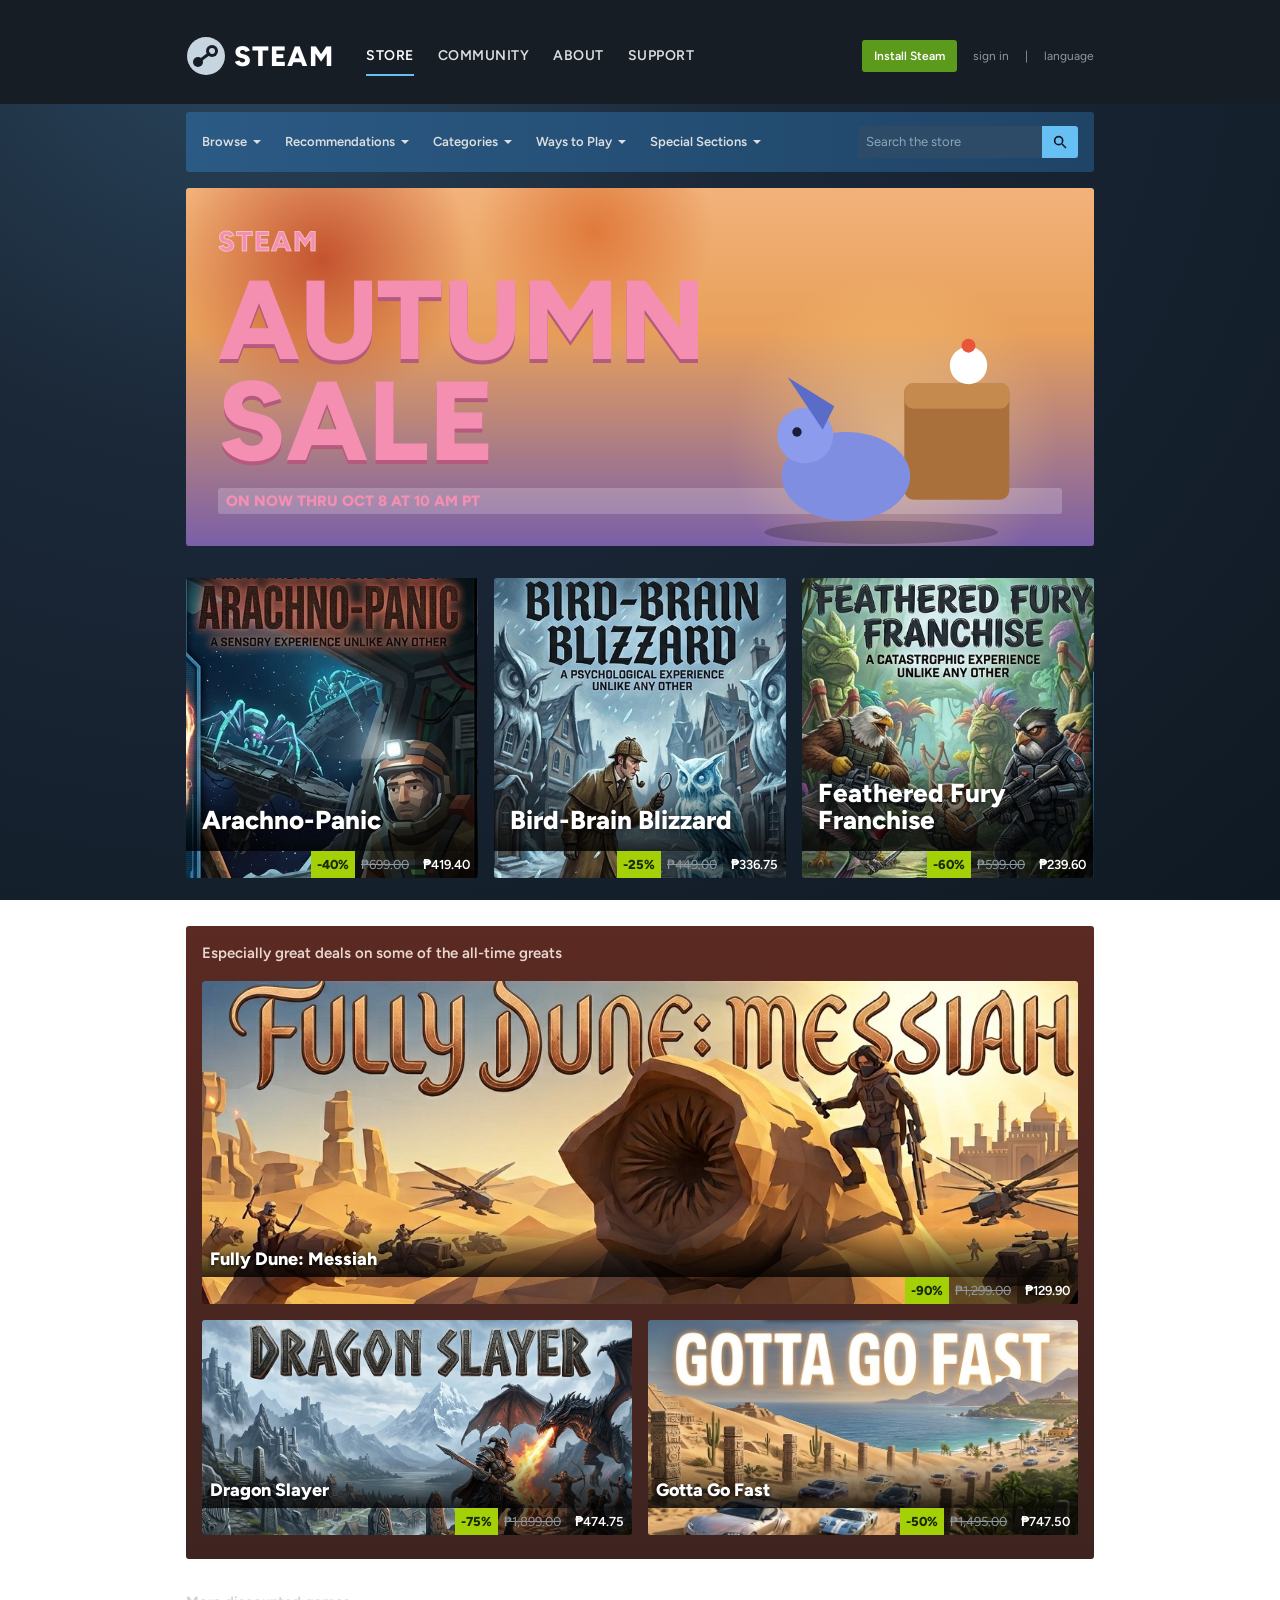
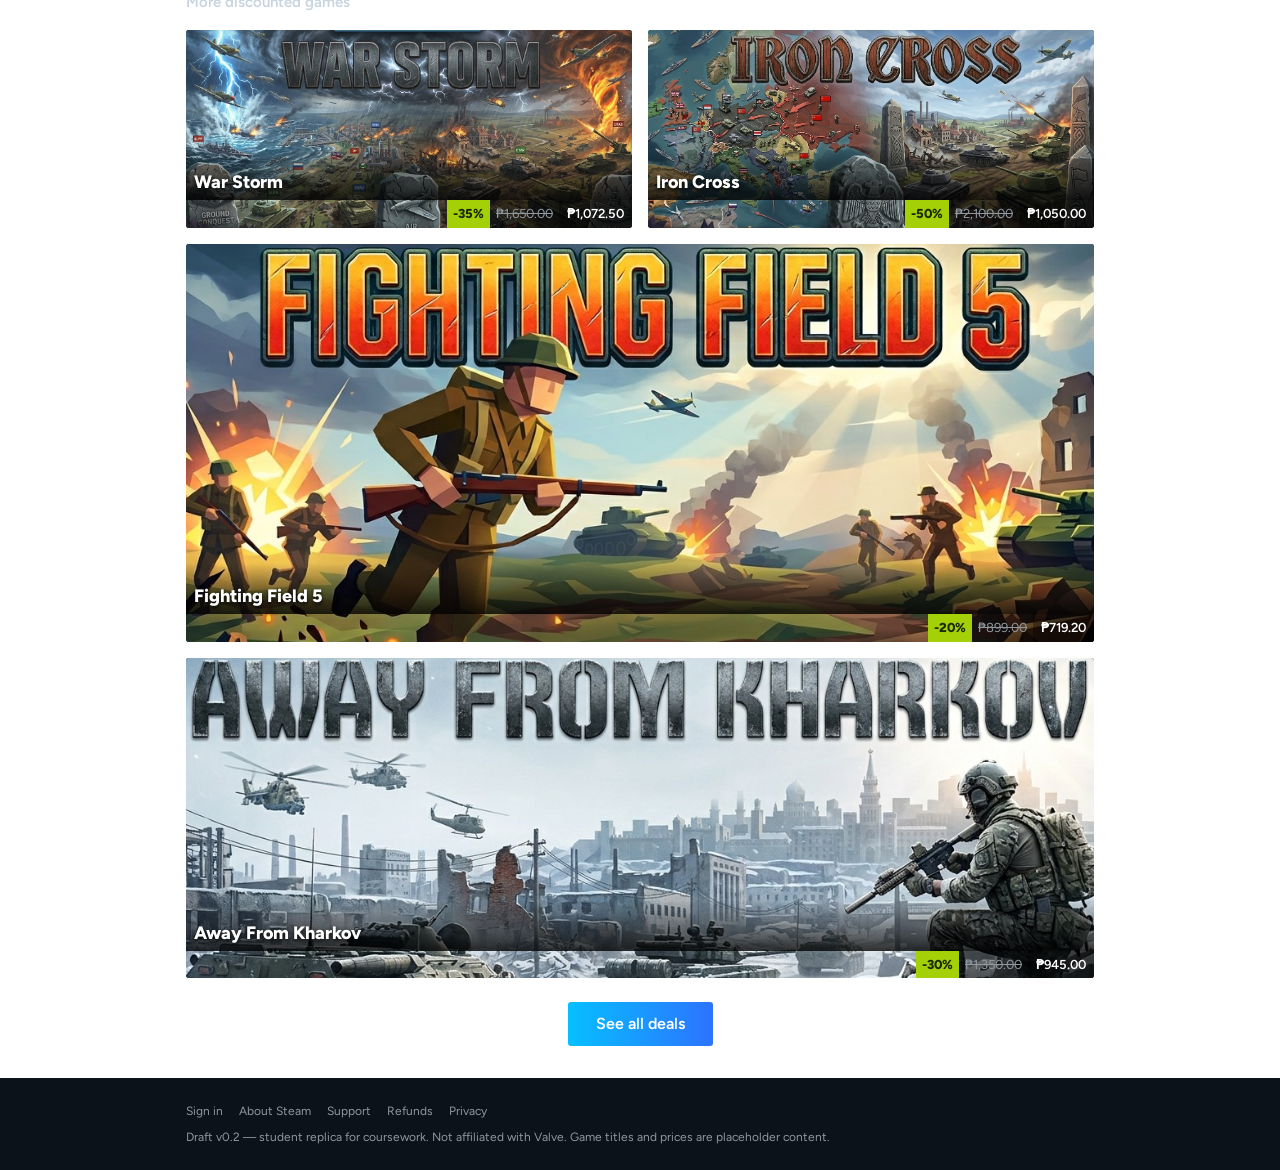
==== commit 2e281fc2: "Completed Steam landing page, images and login page" ====
--- a/index.html
+++ b/index.html
@@ -1,2060 +1,140 @@
-<!doctype html>
+<!DOCTYPE html>
 <html lang="en">
 <head>
 <meta charset="utf-8">
 <meta name="viewport" content="width=device-width, initial-scale=1">
-<title>Welcome to Steam — Standalone Storefront</title>
-<meta name="description" content="A standalone HTML and CSS recreation of the Steam storefront.">
-<meta property="og:title" content="Welcome to Steam — Standalone Storefront">
-<meta property="og:description" content="Featured games, special offers, and game categories.">
-<meta property="og:type" content="website">
-<meta name="twitter:card" content="summary_large_image">
-<link rel="stylesheet" href="styles.css">
+<title>Steam Autumn Sale — Landing Page Draft v0.2</title>
+<link rel="preconnect" href="https://fonts.googleapis.com">
+<link rel="preconnect" href="https://fonts.gstatic.com" crossorigin>
+<link rel="stylesheet" href="https://fonts.googleapis.com/css2?family=Figtree:wght@400;600;800&display=swap">
+<link rel="stylesheet" href="style.css">
 </head>
 <body>
-<div class="steam-page">
- <header class="global-header">
-  <div class="header-inner">
-   <a aria-label="Steam store home" href="index.html">
-    <img alt="STEAM" class="steam-logo" src="assets/steam-logo.svg"/>
-   </a>
-   <nav aria-label="Steam" class="global-nav">
-    <a class="active" href="index.html">
-     STORE
+
+<header class="top">
+  <div class="wrap">
+    <a class="logo" href="#" aria-label="Steam home">
+      <svg viewBox="0 0 40 40" aria-hidden="true"><circle cx="20" cy="20" r="19" fill="#c7d5e0"/><circle cx="26" cy="15" r="6" fill="#171d25"/><circle cx="26" cy="15" r="3" fill="#c7d5e0"/><circle cx="12" cy="26" r="5" fill="#171d25"/><path d="M12 26l12-9" stroke="#171d25" stroke-width="3"/></svg>
+      STEAM
     </a>
-    <a href="https://steamcommunity.com/" rel="noreferrer" target="_blank">
-     COMMUNITY
-    </a>
-    <a href="https://store.steampowered.com/about/" rel="noreferrer" target="_blank">
-     ABOUT
-    </a>
-    <a href="https://help.steampowered.com/" rel="noreferrer" target="_blank">
-     SUPPORT
-    </a>
-   </nav>
-   <div class="account-actions">
-    <a class="inline-flex items-center justify-center gap-2 whitespace-nowrap rounded-md text-sm font-medium cursor-pointer transition-colors focus-visible:outline-none focus-visible:ring-1 focus-visible:ring-ring disabled:pointer-events-none disabled:opacity-50 disabled:cursor-not-allowed [&amp;_svg]:pointer-events-none [&amp;_svg]:size-4 [&amp;_svg]:shrink-0 steam-install-button h-9 px-4 py-2" href="https://store.steampowered.com/about/" rel="noreferrer" target="_blank">
-     <svg aria-hidden="true" class="lucide lucide-download" fill="none" height="24" stroke="currentColor" stroke-linecap="round" stroke-linejoin="round" stroke-width="2" viewbox="0 0 24 24" width="24" xmlns="http://www.w3.org/2000/svg">
-      <path d="M12 15V3">
-      </path>
-      <path d="M21 15v4a2 2 0 0 1-2 2H5a2 2 0 0 1-2-2v-4">
-      </path>
-      <path d="m7 10 5 5 5-5">
-      </path>
-     </svg>
-     Install Steam
-    </a>
-    <a href="https://store.steampowered.com/login/" rel="noreferrer" target="_blank">
-     login
-    </a>
-    <span>
-     |
-    </span>
-    <a href="https://store.steampowered.com/?l=english" rel="noreferrer" target="_blank">
-     language
-     <svg aria-hidden="true" class="lucide lucide-chevron-down inline" fill="none" height="10" stroke="currentColor" stroke-linecap="round" stroke-linejoin="round" stroke-width="2" viewbox="0 0 24 24" width="10" xmlns="http://www.w3.org/2000/svg">
-      <path d="m6 9 6 6 6-6">
-      </path>
-     </svg>
-    </a>
-   </div>
+    <nav class="mainnav" aria-label="Main">
+      <a href="#" aria-current="page">Store</a><a href="#">Community</a><a href="#">About</a><a href="#">Support</a>
+    </nav>
+    <div class="acct">
+      <a class="btn-install" href="#">Install Steam</a>
+      <a href="login.html" id="authLink">sign in</a><span aria-hidden="true">|</span><a href="#">language</a>
+    </div>
   </div>
- </header>
- <div class="store-layout">
-  <aside class="sidebar">
-   <a class="sidebar-promo" href="https://store.steampowered.com/digitalgiftcards/" rel="noreferrer" target="_blank">
-    <div class="gift-art">
-     <svg aria-hidden="true" class="lucide lucide-gift" fill="none" height="24" stroke="currentColor" stroke-linecap="round" stroke-linejoin="round" stroke-width="1" viewbox="0 0 24 24" width="24" xmlns="http://www.w3.org/2000/svg">
-      <path d="M12 7v14">
-      </path>
-      <path d="M20 11v8a2 2 0 0 1-2 2H6a2 2 0 0 1-2-2v-8">
-      </path>
-      <path d="M7.5 7a1 1 0 0 1 0-5A4.8 8 0 0 1 12 7a4.8 8 0 0 1 4.5-5 1 1 0 0 1 0 5">
-      </path>
-      <rect height="4" rx="1" width="18" x="3" y="7">
-      </rect>
-     </svg>
-     <div class="gift-card">
-      <img alt="" src="assets/steam-logo.svg"/>
-     </div>
+</header>
+
+<main class="wrap">
+  <div class="sub">
+    <button>Browse</button><button>Recommendations</button><button>Categories</button><button>Ways to Play</button><button>Special Sections</button>
+    <form class="search" role="search" onsubmit="return false">
+      <input type="search" placeholder="Search the store" aria-label="Search the store">
+      <button type="submit" aria-label="Search"><svg viewBox="0 0 24 24" fill="none" stroke="#0f1923" stroke-width="2.5"><circle cx="10" cy="10" r="6"/><path d="M15 15l6 6"/></svg></button>
+    </form>
+  </div>
+
+  <section class="banner" aria-labelledby="sale-title">
+    <p class="brand">STEAM</p>
+    <h1 id="sale-title">AUTUMN<br>SALE</h1>
+    <p class="dates">On now thru Oct 8 at 10 AM PT</p>
+    <svg class="mascot" viewBox="0 0 240 200" aria-hidden="true">
+      <ellipse cx="120" cy="188" rx="100" ry="10" fill="#0003"/>
+      <rect x="140" y="60" width="90" height="100" rx="8" fill="#a9703c"/><rect x="140" y="60" width="90" height="22" rx="8" fill="#c58a4e"/>
+      <ellipse cx="90" cy="140" rx="55" ry="38" fill="#7f8ee0"/><circle cx="55" cy="105" r="24" fill="#8c9bec"/>
+      <path d="M70 100l-30-45 40 25z" fill="#5b6bc8"/><circle cx="48" cy="102" r="4" fill="#1b1b3a"/>
+      <circle cx="195" cy="45" r="16" fill="#fff"/><circle cx="195" cy="28" r="6" fill="#e8553b"/>
+    </svg>
+  </section>
+
+  <section class="featured" aria-label="Featured sale titles">
+    <button class="arrow l" aria-label="Previous" data-dir="-1"><svg viewBox="0 0 24 24" fill="none" stroke="currentColor" stroke-width="3"><path d="M15 4l-8 8 8 8"/></svg></button>
+    <div class="track" id="track">
+      <a class="card" href="#"><img class="art" src="images/arachno-panic.jpg" width="438" height="517" alt="Arachno-Panic key art: an astronaut in an orange suit watches giant glowing spiders crawl over a space station">
+        <span class="title">Arachno-Panic</span>
+        <div class="price"><span class="off">-40%</span><span class="was">₱699.00</span><span class="now">₱419.40</span></div></a>
+      <a class="card" href="#"><img class="art" src="images/bird-brain.jpg" width="457" height="452" alt="Bird-Brain Blizzard key art: a detective with a magnifying glass inspects a frozen owl statue in a snowy town">
+        <span class="title">Bird-Brain Blizzard</span>
+        <div class="price"><span class="off">-25%</span><span class="was">₱449.00</span><span class="now">₱336.75</span></div></a>
+      <a class="card" href="#"><img class="art" src="images/feather.jpg" width="409" height="415" alt="Feathered Fury Franchise key art: an armed eagle, owl, hummingbird and crow squad in a jungle">
+        <span class="title">Feathered Fury Franchise</span>
+        <div class="price"><span class="off">-60%</span><span class="was">₱599.00</span><span class="now">₱239.60</span></div></a>
     </div>
-    <strong>
-     STEAM GIFT CARDS
-    </strong>
-    <p>
-     Give the gift of games
-    </p>
-   </a>
-   <div>
-    <h3>
-     Recommended
-    </h3>
-    <a class="inline-flex items-center justify-center gap-2 whitespace-nowrap rounded-md text-sm font-medium cursor-pointer transition-colors focus-visible:outline-none focus-visible:ring-1 focus-visible:ring-ring disabled:pointer-events-none disabled:opacity-50 disabled:cursor-not-allowed [&amp;_svg]:pointer-events-none [&amp;_svg]:size-4 [&amp;_svg]:shrink-0 steam-navigation-button h-9 px-4 py-2 sidebar-link" href="https://store.steampowered.com/search/?term=By%20Friends" rel="noopener noreferrer" target="_blank">
-     <svg aria-hidden="true" class="lucide lucide-users" fill="none" height="13" stroke="currentColor" stroke-linecap="round" stroke-linejoin="round" stroke-width="2" viewbox="0 0 24 24" width="13" xmlns="http://www.w3.org/2000/svg">
-      <path d="M16 21v-2a4 4 0 0 0-4-4H6a4 4 0 0 0-4 4v2">
-      </path>
-      <path d="M16 3.128a4 4 0 0 1 0 7.744">
-      </path>
-      <path d="M22 21v-2a4 4 0 0 0-3-3.87">
-      </path>
-      <circle cx="9" cy="7" r="4">
-      </circle>
-     </svg>
-     <!-- -->
-     By Friends
-    </a>
-    <a class="inline-flex items-center justify-center gap-2 whitespace-nowrap rounded-md text-sm font-medium cursor-pointer transition-colors focus-visible:outline-none focus-visible:ring-1 focus-visible:ring-ring disabled:pointer-events-none disabled:opacity-50 disabled:cursor-not-allowed [&amp;_svg]:pointer-events-none [&amp;_svg]:size-4 [&amp;_svg]:shrink-0 steam-navigation-button h-9 px-4 py-2 sidebar-link" href="https://store.steampowered.com/search/?term=By%20Curators" rel="noopener noreferrer" target="_blank">
-     <svg aria-hidden="true" class="lucide lucide-users" fill="none" height="13" stroke="currentColor" stroke-linecap="round" stroke-linejoin="round" stroke-width="2" viewbox="0 0 24 24" width="13" xmlns="http://www.w3.org/2000/svg">
-      <path d="M16 21v-2a4 4 0 0 0-4-4H6a4 4 0 0 0-4 4v2">
-      </path>
-      <path d="M16 3.128a4 4 0 0 1 0 7.744">
-      </path>
-      <path d="M22 21v-2a4 4 0 0 0-3-3.87">
-      </path>
-      <circle cx="9" cy="7" r="4">
-      </circle>
-     </svg>
-     <!-- -->
-     By Curators
-    </a>
-    <a class="inline-flex items-center justify-center gap-2 whitespace-nowrap rounded-md text-sm font-medium cursor-pointer transition-colors focus-visible:outline-none focus-visible:ring-1 focus-visible:ring-ring disabled:pointer-events-none disabled:opacity-50 disabled:cursor-not-allowed [&amp;_svg]:pointer-events-none [&amp;_svg]:size-4 [&amp;_svg]:shrink-0 steam-navigation-button h-9 px-4 py-2 sidebar-link" href="https://store.steampowered.com/search/?term=Tags" rel="noopener noreferrer" target="_blank">
-     <svg aria-hidden="true" class="lucide lucide-tag" fill="none" height="13" stroke="currentColor" stroke-linecap="round" stroke-linejoin="round" stroke-width="2" viewbox="0 0 24 24" width="13" xmlns="http://www.w3.org/2000/svg">
-      <path d="M12.586 2.586A2 2 0 0 0 11.172 2H4a2 2 0 0 0-2 2v7.172a2 2 0 0 0 .586 1.414l8.704 8.704a2.426 2.426 0 0 0 3.42 0l6.58-6.58a2.426 2.426 0 0 0 0-3.42z">
-      </path>
-      <circle cx="7.5" cy="7.5" fill="currentColor" r=".5">
-      </circle>
-     </svg>
-     <!-- -->
-     Tags
-    </a>
-   </div>
-   <div>
-    <h3>
-     Browse categories
-    </h3>
-    <a class="inline-flex items-center justify-center gap-2 whitespace-nowrap rounded-md text-sm font-medium cursor-pointer transition-colors focus-visible:outline-none focus-visible:ring-1 focus-visible:ring-ring disabled:pointer-events-none disabled:opacity-50 disabled:cursor-not-allowed [&amp;_svg]:pointer-events-none [&amp;_svg]:size-4 [&amp;_svg]:shrink-0 steam-navigation-button h-9 px-4 py-2 sidebar-link" href="https://store.steampowered.com/search/?term=Top%20Sellers" rel="noopener noreferrer" target="_blank">
-     <svg aria-hidden="true" class="lucide lucide-trending-up" fill="none" height="13" stroke="currentColor" stroke-linecap="round" stroke-linejoin="round" stroke-width="2" viewbox="0 0 24 24" width="13" xmlns="http://www.w3.org/2000/svg">
-      <path d="M16 7h6v6">
-      </path>
-      <path d="m22 7-8.5 8.5-5-5L2 17">
-      </path>
-     </svg>
-     <!-- -->
-     Top Sellers
-    </a>
-    <a class="inline-flex items-center justify-center gap-2 whitespace-nowrap rounded-md text-sm font-medium cursor-pointer transition-colors focus-visible:outline-none focus-visible:ring-1 focus-visible:ring-ring disabled:pointer-events-none disabled:opacity-50 disabled:cursor-not-allowed [&amp;_svg]:pointer-events-none [&amp;_svg]:size-4 [&amp;_svg]:shrink-0 steam-navigation-button h-9 px-4 py-2 sidebar-link" href="https://store.steampowered.com/search/?term=New%20Releases" rel="noopener noreferrer" target="_blank">
-     <svg aria-hidden="true" class="lucide lucide-sparkles" fill="none" height="13" stroke="currentColor" stroke-linecap="round" stroke-linejoin="round" stroke-width="2" viewbox="0 0 24 24" width="13" xmlns="http://www.w3.org/2000/svg">
-      <path d="M11.017 2.814a1 1 0 0 1 1.966 0l1.051 5.558a2 2 0 0 0 1.594 1.594l5.558 1.051a1 1 0 0 1 0 1.966l-5.558 1.051a2 2 0 0 0-1.594 1.594l-1.051 5.558a1 1 0 0 1-1.966 0l-1.051-5.558a2 2 0 0 0-1.594-1.594l-5.558-1.051a1 1 0 0 1 0-1.966l5.558-1.051a2 2 0 0 0 1.594-1.594z">
-      </path>
-      <path d="M20 2v4">
-      </path>
-      <path d="M22 4h-4">
-      </path>
-      <circle cx="4" cy="20" r="2">
-      </circle>
-     </svg>
-     <!-- -->
-     New Releases
-    </a>
-    <a class="inline-flex items-center justify-center gap-2 whitespace-nowrap rounded-md text-sm font-medium cursor-pointer transition-colors focus-visible:outline-none focus-visible:ring-1 focus-visible:ring-ring disabled:pointer-events-none disabled:opacity-50 disabled:cursor-not-allowed [&amp;_svg]:pointer-events-none [&amp;_svg]:size-4 [&amp;_svg]:shrink-0 steam-navigation-button h-9 px-4 py-2 sidebar-link" href="https://store.steampowered.com/search/?term=Upcoming" rel="noopener noreferrer" target="_blank">
-     <svg aria-hidden="true" class="lucide lucide-gamepad2 lucide-gamepad-2" fill="none" height="13" stroke="currentColor" stroke-linecap="round" stroke-linejoin="round" stroke-width="2" viewbox="0 0 24 24" width="13" xmlns="http://www.w3.org/2000/svg">
-      <line x1="6" x2="10" y1="11" y2="11">
-      </line>
-      <line x1="8" x2="8" y1="9" y2="13">
-      </line>
-      <line x1="15" x2="15.01" y1="12" y2="12">
-      </line>
-      <line x1="18" x2="18.01" y1="10" y2="10">
-      </line>
-      <path d="M17.32 5H6.68a4 4 0 0 0-3.978 3.59c-.006.052-.01.101-.017.152C2.604 9.416 2 14.456 2 16a3 3 0 0 0 3 3c1 0 1.5-.5 2-1l1.414-1.414A2 2 0 0 1 9.828 16h4.344a2 2 0 0 1 1.414.586L17 18c.5.5 1 1 2 1a3 3 0 0 0 3-3c0-1.545-.604-6.584-.685-7.258-.007-.05-.011-.1-.017-.151A4 4 0 0 0 17.32 5z">
-      </path>
-     </svg>
-     <!-- -->
-     Upcoming
-    </a>
-    <a class="inline-flex items-center justify-center gap-2 whitespace-nowrap rounded-md text-sm font-medium cursor-pointer transition-colors focus-visible:outline-none focus-visible:ring-1 focus-visible:ring-ring disabled:pointer-events-none disabled:opacity-50 disabled:cursor-not-allowed [&amp;_svg]:pointer-events-none [&amp;_svg]:size-4 [&amp;_svg]:shrink-0 steam-navigation-button h-9 px-4 py-2 sidebar-link" href="https://store.steampowered.com/search/?term=Specials" rel="noopener noreferrer" target="_blank">
-     <svg aria-hidden="true" class="lucide lucide-tag" fill="none" height="13" stroke="currentColor" stroke-linecap="round" stroke-linejoin="round" stroke-width="2" viewbox="0 0 24 24" width="13" xmlns="http://www.w3.org/2000/svg">
-      <path d="M12.586 2.586A2 2 0 0 0 11.172 2H4a2 2 0 0 0-2 2v7.172a2 2 0 0 0 .586 1.414l8.704 8.704a2.426 2.426 0 0 0 3.42 0l6.58-6.58a2.426 2.426 0 0 0 0-3.42z">
-      </path>
-      <circle cx="7.5" cy="7.5" fill="currentColor" r=".5">
-      </circle>
-     </svg>
-     <!-- -->
-     Specials
-    </a>
-    <a class="inline-flex items-center justify-center gap-2 whitespace-nowrap rounded-md text-sm font-medium cursor-pointer transition-colors focus-visible:outline-none focus-visible:ring-1 focus-visible:ring-ring disabled:pointer-events-none disabled:opacity-50 disabled:cursor-not-allowed [&amp;_svg]:pointer-events-none [&amp;_svg]:size-4 [&amp;_svg]:shrink-0 steam-navigation-button h-9 px-4 py-2 sidebar-link" href="https://store.steampowered.com/search/?term=VR%20Titles" rel="noopener noreferrer" target="_blank">
-     <svg aria-hidden="true" class="lucide lucide-gamepad2 lucide-gamepad-2" fill="none" height="13" stroke="currentColor" stroke-linecap="round" stroke-linejoin="round" stroke-width="2" viewbox="0 0 24 24" width="13" xmlns="http://www.w3.org/2000/svg">
-      <line x1="6" x2="10" y1="11" y2="11">
-      </line>
-      <line x1="8" x2="8" y1="9" y2="13">
-      </line>
-      <line x1="15" x2="15.01" y1="12" y2="12">
-      </line>
-      <line x1="18" x2="18.01" y1="10" y2="10">
-      </line>
-      <path d="M17.32 5H6.68a4 4 0 0 0-3.978 3.59c-.006.052-.01.101-.017.152C2.604 9.416 2 14.456 2 16a3 3 0 0 0 3 3c1 0 1.5-.5 2-1l1.414-1.414A2 2 0 0 1 9.828 16h4.344a2 2 0 0 1 1.414.586L17 18c.5.5 1 1 2 1a3 3 0 0 0 3-3c0-1.545-.604-6.584-.685-7.258-.007-.05-.011-.1-.017-.151A4 4 0 0 0 17.32 5z">
-      </path>
-     </svg>
-     <!-- -->
-     VR Titles
-    </a>
-    <a class="inline-flex items-center justify-center gap-2 whitespace-nowrap rounded-md text-sm font-medium cursor-pointer transition-colors focus-visible:outline-none focus-visible:ring-1 focus-visible:ring-ring disabled:pointer-events-none disabled:opacity-50 disabled:cursor-not-allowed [&amp;_svg]:pointer-events-none [&amp;_svg]:size-4 [&amp;_svg]:shrink-0 steam-navigation-button h-9 px-4 py-2 sidebar-link" href="https://store.steampowered.com/search/?term=Controller-Friendly" rel="noopener noreferrer" target="_blank">
-     <svg aria-hidden="true" class="lucide lucide-gamepad2 lucide-gamepad-2" fill="none" height="13" stroke="currentColor" stroke-linecap="round" stroke-linejoin="round" stroke-width="2" viewbox="0 0 24 24" width="13" xmlns="http://www.w3.org/2000/svg">
-      <line x1="6" x2="10" y1="11" y2="11">
-      </line>
-      <line x1="8" x2="8" y1="9" y2="13">
-      </line>
-      <line x1="15" x2="15.01" y1="12" y2="12">
-      </line>
-      <line x1="18" x2="18.01" y1="10" y2="10">
-      </line>
-      <path d="M17.32 5H6.68a4 4 0 0 0-3.978 3.59c-.006.052-.01.101-.017.152C2.604 9.416 2 14.456 2 16a3 3 0 0 0 3 3c1 0 1.5-.5 2-1l1.414-1.414A2 2 0 0 1 9.828 16h4.344a2 2 0 0 1 1.414.586L17 18c.5.5 1 1 2 1a3 3 0 0 0 3-3c0-1.545-.604-6.584-.685-7.258-.007-.05-.011-.1-.017-.151A4 4 0 0 0 17.32 5z">
-      </path>
-     </svg>
-     <!-- -->
-     Controller-Friendly
-    </a>
-   </div>
-   <div>
-    <h3>
-     Browse by genre
-    </h3>
-    <a class="inline-flex items-center justify-center gap-2 whitespace-nowrap rounded-md text-sm font-medium cursor-pointer transition-colors focus-visible:outline-none focus-visible:ring-1 focus-visible:ring-ring disabled:pointer-events-none disabled:opacity-50 disabled:cursor-not-allowed [&amp;_svg]:pointer-events-none [&amp;_svg]:size-4 [&amp;_svg]:shrink-0 steam-navigation-button h-9 px-4 py-2 sidebar-link" href="https://store.steampowered.com/search/?term=Free%20to%20Play" rel="noopener noreferrer" target="_blank">
-     <!-- -->
-     Free to Play
-    </a>
-    <a class="inline-flex items-center justify-center gap-2 whitespace-nowrap rounded-md text-sm font-medium cursor-pointer transition-colors focus-visible:outline-none focus-visible:ring-1 focus-visible:ring-ring disabled:pointer-events-none disabled:opacity-50 disabled:cursor-not-allowed [&amp;_svg]:pointer-events-none [&amp;_svg]:size-4 [&amp;_svg]:shrink-0 steam-navigation-button h-9 px-4 py-2 sidebar-link" href="https://store.steampowered.com/search/?term=Early%20Access" rel="noopener noreferrer" target="_blank">
-     <!-- -->
-     Early Access
-    </a>
-    <a class="inline-flex items-center justify-center gap-2 whitespace-nowrap rounded-md text-sm font-medium cursor-pointer transition-colors focus-visible:outline-none focus-visible:ring-1 focus-visible:ring-ring disabled:pointer-events-none disabled:opacity-50 disabled:cursor-not-allowed [&amp;_svg]:pointer-events-none [&amp;_svg]:size-4 [&amp;_svg]:shrink-0 steam-navigation-button h-9 px-4 py-2 sidebar-link" href="https://store.steampowered.com/search/?term=Action" rel="noopener noreferrer" target="_blank">
-     <!-- -->
-     Action
-    </a>
-    <a class="inline-flex items-center justify-center gap-2 whitespace-nowrap rounded-md text-sm font-medium cursor-pointer transition-colors focus-visible:outline-none focus-visible:ring-1 focus-visible:ring-ring disabled:pointer-events-none disabled:opacity-50 disabled:cursor-not-allowed [&amp;_svg]:pointer-events-none [&amp;_svg]:size-4 [&amp;_svg]:shrink-0 steam-navigation-button h-9 px-4 py-2 sidebar-link" href="https://store.steampowered.com/search/?term=Adventure" rel="noopener noreferrer" target="_blank">
-     <!-- -->
-     Adventure
-    </a>
-    <a class="inline-flex items-center justify-center gap-2 whitespace-nowrap rounded-md text-sm font-medium cursor-pointer transition-colors focus-visible:outline-none focus-visible:ring-1 focus-visible:ring-ring disabled:pointer-events-none disabled:opacity-50 disabled:cursor-not-allowed [&amp;_svg]:pointer-events-none [&amp;_svg]:size-4 [&amp;_svg]:shrink-0 steam-navigation-button h-9 px-4 py-2 sidebar-link" href="https://store.steampowered.com/search/?term=Casual" rel="noopener noreferrer" target="_blank">
-     <!-- -->
-     Casual
-    </a>
-    <a class="inline-flex items-center justify-center gap-2 whitespace-nowrap rounded-md text-sm font-medium cursor-pointer transition-colors focus-visible:outline-none focus-visible:ring-1 focus-visible:ring-ring disabled:pointer-events-none disabled:opacity-50 disabled:cursor-not-allowed [&amp;_svg]:pointer-events-none [&amp;_svg]:size-4 [&amp;_svg]:shrink-0 steam-navigation-button h-9 px-4 py-2 sidebar-link" href="https://store.steampowered.com/search/?term=Indie" rel="noopener noreferrer" target="_blank">
-     <!-- -->
-     Indie
-    </a>
-    <a class="inline-flex items-center justify-center gap-2 whitespace-nowrap rounded-md text-sm font-medium cursor-pointer transition-colors focus-visible:outline-none focus-visible:ring-1 focus-visible:ring-ring disabled:pointer-events-none disabled:opacity-50 disabled:cursor-not-allowed [&amp;_svg]:pointer-events-none [&amp;_svg]:size-4 [&amp;_svg]:shrink-0 steam-navigation-button h-9 px-4 py-2 sidebar-link" href="https://store.steampowered.com/search/?term=Massively%20Multiplayer" rel="noopener noreferrer" target="_blank">
-     <!-- -->
-     Massively Multiplayer
-    </a>
-    <a class="inline-flex items-center justify-center gap-2 whitespace-nowrap rounded-md text-sm font-medium cursor-pointer transition-colors focus-visible:outline-none focus-visible:ring-1 focus-visible:ring-ring disabled:pointer-events-none disabled:opacity-50 disabled:cursor-not-allowed [&amp;_svg]:pointer-events-none [&amp;_svg]:size-4 [&amp;_svg]:shrink-0 steam-navigation-button h-9 px-4 py-2 sidebar-link" href="https://store.steampowered.com/search/?term=Racing" rel="noopener noreferrer" target="_blank">
-     <!-- -->
-     Racing
-    </a>
-    <a class="inline-flex items-center justify-center gap-2 whitespace-nowrap rounded-md text-sm font-medium cursor-pointer transition-colors focus-visible:outline-none focus-visible:ring-1 focus-visible:ring-ring disabled:pointer-events-none disabled:opacity-50 disabled:cursor-not-allowed [&amp;_svg]:pointer-events-none [&amp;_svg]:size-4 [&amp;_svg]:shrink-0 steam-navigation-button h-9 px-4 py-2 sidebar-link" href="https://store.steampowered.com/search/?term=RPG" rel="noopener noreferrer" target="_blank">
-     <!-- -->
-     RPG
-    </a>
-    <a class="inline-flex items-center justify-center gap-2 whitespace-nowrap rounded-md text-sm font-medium cursor-pointer transition-colors focus-visible:outline-none focus-visible:ring-1 focus-visible:ring-ring disabled:pointer-events-none disabled:opacity-50 disabled:cursor-not-allowed [&amp;_svg]:pointer-events-none [&amp;_svg]:size-4 [&amp;_svg]:shrink-0 steam-navigation-button h-9 px-4 py-2 sidebar-link" href="https://store.steampowered.com/search/?term=Simulation" rel="noopener noreferrer" target="_blank">
-     <!-- -->
-     Simulation
-    </a>
-    <a class="inline-flex items-center justify-center gap-2 whitespace-nowrap rounded-md text-sm font-medium cursor-pointer transition-colors focus-visible:outline-none focus-visible:ring-1 focus-visible:ring-ring disabled:pointer-events-none disabled:opacity-50 disabled:cursor-not-allowed [&amp;_svg]:pointer-events-none [&amp;_svg]:size-4 [&amp;_svg]:shrink-0 steam-navigation-button h-9 px-4 py-2 sidebar-link" href="https://store.steampowered.com/search/?term=Sports" rel="noopener noreferrer" target="_blank">
-     <!-- -->
-     Sports
-    </a>
-    <a class="inline-flex items-center justify-center gap-2 whitespace-nowrap rounded-md text-sm font-medium cursor-pointer transition-colors focus-visible:outline-none focus-visible:ring-1 focus-visible:ring-ring disabled:pointer-events-none disabled:opacity-50 disabled:cursor-not-allowed [&amp;_svg]:pointer-events-none [&amp;_svg]:size-4 [&amp;_svg]:shrink-0 steam-navigation-button h-9 px-4 py-2 sidebar-link" href="https://store.steampowered.com/search/?term=Strategy" rel="noopener noreferrer" target="_blank">
-     <!-- -->
-     Strategy
-    </a>
-   </div>
-  </aside>
-  <main class="store-main">
-   <nav aria-label="Store navigation" class="store-nav">
-    <div class="store-nav-links">
-     <details class="store-menu">
-      <summary class="steam-navigation-button">
-       Your Store
-      </summary>
-      <div class="nav-dropdown">
-       <a href="https://store.steampowered.com/search/?term=Store%20Home">
-        Store Home
-       </a>
-       <a href="https://store.steampowered.com/search/?term=Recommended">
-        Recommended
-       </a>
-       <a href="https://store.steampowered.com/search/?term=Wishlist">
-        Wishlist
-       </a>
-      </div>
-     </details>
-     <details class="store-menu">
-      <summary class="steam-navigation-button">
-       New &amp; Noteworthy
-      </summary>
-      <div class="nav-dropdown">
-       <a href="https://store.steampowered.com/search/?term=Top%20Sellers">
-        Top Sellers
-       </a>
-       <a href="https://store.steampowered.com/search/?term=New%20Releases">
-        New Releases
-       </a>
-       <a href="https://store.steampowered.com/search/?term=Specials">
-        Specials
-       </a>
-      </div>
-     </details>
-     <details class="store-menu">
-      <summary class="steam-navigation-button">
-       Categories
-      </summary>
-      <div class="nav-dropdown">
-       <a href="https://store.steampowered.com/search/?term=Action">
-        Action
-       </a>
-       <a href="https://store.steampowered.com/search/?term=Adventure">
-        Adventure
-       </a>
-       <a href="https://store.steampowered.com/search/?term=RPG">
-        RPG
-       </a>
-       <a href="https://store.steampowered.com/search/?term=Strategy">
-        Strategy
-       </a>
-       <a href="https://store.steampowered.com/search/?term=Indie">
-        Indie
-       </a>
-       <a href="https://store.steampowered.com/search/?term=Racing">
-        Racing
-       </a>
-      </div>
-     </details>
-     <a class="inline-flex items-center justify-center gap-2 whitespace-nowrap rounded-md text-sm font-medium cursor-pointer transition-colors focus-visible:outline-none focus-visible:ring-1 focus-visible:ring-ring disabled:pointer-events-none disabled:opacity-50 disabled:cursor-not-allowed [&amp;_svg]:pointer-events-none [&amp;_svg]:size-4 [&amp;_svg]:shrink-0 steam-navigation-button h-9 px-4 py-2" href="https://store.steampowered.com/points/shop/" rel="noreferrer" target="_blank">
-      Points Shop
-     </a>
-     <a class="inline-flex items-center justify-center gap-2 whitespace-nowrap rounded-md text-sm font-medium cursor-pointer transition-colors focus-visible:outline-none focus-visible:ring-1 focus-visible:ring-ring disabled:pointer-events-none disabled:opacity-50 disabled:cursor-not-allowed [&amp;_svg]:pointer-events-none [&amp;_svg]:size-4 [&amp;_svg]:shrink-0 steam-navigation-button h-9 px-4 py-2" href="https://store.steampowered.com/news/" rel="noreferrer" target="_blank">
-      News
-     </a>
-     <a class="inline-flex items-center justify-center gap-2 whitespace-nowrap rounded-md text-sm font-medium cursor-pointer transition-colors focus-visible:outline-none focus-visible:ring-1 focus-visible:ring-ring disabled:pointer-events-none disabled:opacity-50 disabled:cursor-not-allowed [&amp;_svg]:pointer-events-none [&amp;_svg]:size-4 [&amp;_svg]:shrink-0 steam-navigation-button h-9 px-4 py-2" href="https://store.steampowered.com/labs/" rel="noreferrer" target="_blank">
-      Labs
-     </a>
+    <button class="arrow r" aria-label="Next" data-dir="1"><svg viewBox="0 0 24 24" fill="none" stroke="currentColor" stroke-width="3"><path d="M9 4l8 8-8 8"/></svg></button>
+    <div class="dots" id="dots" aria-hidden="true"></div>
+  </section>
+
+  <section class="deals" aria-labelledby="greats">
+    <h2 id="greats">Especially great deals on some of the all-time greats</h2>
+    <div class="row3">
+      <a class="tile wide" style="--ar:1186/438" href="#"><img class="art" src="images/fully_dune.jpg" width="1186" height="438" alt="Fully Dune: Messiah key art: a lone fighter stands on a giant sandworm in a desert with ornithopters overhead" loading="lazy">
+        <span class="name">Fully Dune: Messiah</span>
+        <div class="price"><span class="off">-90%</span><span class="was">₱1,299.00</span><span class="now">₱129.90</span></div></a>
+      <a class="tile" style="--ar:2/1" href="#"><img class="art" src="images/dragon-slayer.jpg" width="1277" height="541" alt="Dragon Slayer key art: a warrior and his party face a fire-breathing dragon above a snowy mountain valley" loading="lazy">
+        <span class="name">Dragon Slayer</span>
+        <div class="price"><span class="off">-75%</span><span class="was">₱1,899.00</span><span class="now">₱474.75</span></div></a>
+      <a class="tile" style="--ar:2/1" href="#"><img class="art" src="images/gotta-go-fast.jpg" width="918" height="529" alt="Gotta Go Fast key art: sports cars racing along a sandy coast past carved stone pillars" loading="lazy">
+        <span class="name">Gotta Go Fast</span>
+        <div class="price"><span class="off">-50%</span><span class="was">₱1,495.00</span><span class="now">₱747.50</span></div></a>
     </div>
-    <form action="https://store.steampowered.com/search/" class="search-box" method="get" target="_blank">
-     <input aria-label="Search games" name="term" placeholder="search" type="search"/>
-     <svg aria-hidden="true" class="lucide lucide-search" fill="none" height="24" stroke="currentColor" stroke-linecap="round" stroke-linejoin="round" stroke-width="2" viewbox="0 0 24 24" width="24" xmlns="http://www.w3.org/2000/svg">
-      <path d="m21 21-4.34-4.34">
-      </path>
-      <circle cx="11" cy="11" r="8">
-      </circle>
-     </svg>
-    </form>
-   </nav>
-   <section aria-label="Featured and recommended" class="featured-section">
-    <div class="section-heading">
-     <h2>
-      Featured &amp; Recommended
-     </h2>
+  </section>
+
+  <section class="more" aria-labelledby="more-title">
+    <h2 id="more-title">More discounted games</h2>
+    <div class="grid4">
+      <a class="tile" style="--ar:2.25/1" href="#"><img class="art" src="images/war-storm.jpg" width="1270" height="569" alt="War Storm key art: tanks, warships and fighter planes clash under a lightning storm" loading="lazy">
+        <span class="name">War Storm</span>
+        <div class="price"><span class="off">-35%</span><span class="was">₱1,650.00</span><span class="now">₱1,072.50</span></div></a>
+      <a class="tile" style="--ar:2.25/1" href="#"><img class="art" src="images/iron-cross.jpg" width="1275" height="557" alt="Iron Cross key art: a strategy map of Europe beside a battlefield of tanks and ruined villages" loading="lazy">
+        <span class="name">Iron Cross</span>
+        <div class="price"><span class="off">-50%</span><span class="was">₱2,100.00</span><span class="now">₱1,050.00</span></div></a>
+      <a class="tile wide" style="--ar:1111/487" href="#"><img class="art" src="images/fighting_field.jpg" width="1111" height="487" alt="Fighting Field 5 key art: blocky World War II soldiers charge across a grassy battlefield" loading="lazy">
+        <span class="name">Fighting Field 5</span>
+        <div class="price"><span class="off">-20%</span><span class="was">₱899.00</span><span class="now">₱719.20</span></div></a>
+      <a class="tile wide" style="--ar:1108/391" href="#"><img class="art" src="images/away_from_kharkov.jpg" width="1108" height="391" alt="Away From Kharkov key art: a soldier kneels in a snowy ruined city as helicopters and tanks advance" loading="lazy">
+        <span class="name">Away From Kharkov</span>
+        <div class="price"><span class="off">-30%</span><span class="was">₱1,350.00</span><span class="now">₱945.00</span></div></a>
     </div>
-    <input aria-label="Feature Cyberpunk 2077" checked="" class="slide-selector" id="slide-0" name="featured" type="radio"/>
-    <input aria-label="Feature ELDEN RING" class="slide-selector" id="slide-1" name="featured" type="radio"/>
-    <input aria-label="Feature Baldur’s Gate 3" class="slide-selector" id="slide-2" name="featured" type="radio"/>
-    <div class="featured-wrap">
-     <a aria-label="View Cyberpunk 2077" class="featured slide-0" href="https://store.steampowered.com/app/1091500/" rel="noopener noreferrer" target="_blank">
-      <img alt="Cyberpunk 2077" class="featured-image" src="assets/cyberpunk.jpg"/>
-      <div class="featured-info">
-       <h1>
-        Cyberpunk 2077
-       </h1>
-       <div class="screenshot-grid">
-        <img alt="Cyberpunk 2077 gameplay 1" src="assets/cyberpunk-0.jpg"/>
-        <img alt="Cyberpunk 2077 gameplay 2" src="assets/cyberpunk-1.jpg"/>
-        <img alt="Cyberpunk 2077 gameplay 3" src="assets/cyberpunk-2.jpg"/>
-        <img alt="Cyberpunk 2077 gameplay 4" src="assets/cyberpunk-3.jpg"/>
-       </div>
-       <h3>
-        Now Available
-       </h3>
-       <span class="featured-tag">
-        Top Seller
-       </span>
-       <div class="featured-bottom">
-        <span>
-         $29.99
-        </span>
-        <span aria-label="Windows" class="windows-icon">
-         <i>
-         </i>
-         <i>
-         </i>
-         <i>
-         </i>
-         <i>
-         </i>
-        </span>
-       </div>
-      </div>
-     </a>
-     <a aria-label="View Cyberpunk 2077" class="featured slide-1" href="https://store.steampowered.com/app/1245620/" rel="noopener noreferrer" target="_blank">
-      <img alt="ELDEN RING" class="featured-image" src="assets/elden-ring.jpg"/>
-      <div class="featured-info">
-       <h1>
-        ELDEN RING
-       </h1>
-       <div class="screenshot-grid">
-        <img alt="ELDEN RING gameplay 1" src="assets/elden-ring-0.jpg"/>
-        <img alt="ELDEN RING gameplay 2" src="assets/elden-ring-1.jpg"/>
-        <img alt="ELDEN RING gameplay 3" src="assets/elden-ring-2.jpg"/>
-        <img alt="ELDEN RING gameplay 4" src="assets/elden-ring-3.jpg"/>
-       </div>
-       <h3>
-        Now Available
-       </h3>
-       <span class="featured-tag">
-        Top Seller
-       </span>
-       <div class="featured-bottom">
-        <span>
-         $35.99
-        </span>
-        <span aria-label="Windows" class="windows-icon">
-         <i>
-         </i>
-         <i>
-         </i>
-         <i>
-         </i>
-         <i>
-         </i>
-        </span>
-       </div>
-      </div>
-     </a>
-     <a aria-label="View Cyberpunk 2077" class="featured slide-2" href="https://store.steampowered.com/app/1086940/" rel="noopener noreferrer" target="_blank">
-      <img alt="Baldur’s Gate 3" class="featured-image" src="assets/baldurs-gate.jpg"/>
-      <div class="featured-info">
-       <h1>
-        Baldur’s Gate 3
-       </h1>
-       <div class="screenshot-grid">
-        <img alt="Baldur’s Gate 3 gameplay 1" src="assets/baldurs-gate-0.jpg"/>
-        <img alt="Baldur’s Gate 3 gameplay 2" src="assets/baldurs-gate-1.jpg"/>
-        <img alt="Baldur’s Gate 3 gameplay 3" src="assets/baldurs-gate-2.jpg"/>
-        <img alt="Baldur’s Gate 3 gameplay 4" src="assets/baldurs-gate-3.jpg"/>
-       </div>
-       <h3>
-        Now Available
-       </h3>
-       <span class="featured-tag">
-        Top Seller
-       </span>
-       <div class="featured-bottom">
-        <span>
-         $44.99
-        </span>
-        <span aria-label="Windows" class="windows-icon">
-         <i>
-         </i>
-         <i>
-         </i>
-         <i>
-         </i>
-         <i>
-         </i>
-        </span>
-       </div>
-      </div>
-     </a>
-    </div>
-    <div class="carousel-dots">
-     <label class="carousel-dot" for="slide-0" title="Cyberpunk 2077">
-     </label>
-     <label class="carousel-dot" for="slide-1" title="ELDEN RING">
-     </label>
-     <label class="carousel-dot" for="slide-2" title="Baldur’s Gate 3">
-     </label>
-    </div>
-   </section>
-   <section class="offers-section">
-    <div class="section-heading">
-     <h2>
-      Special Offers
-     </h2>
-     <a class="inline-flex items-center justify-center gap-2 whitespace-nowrap rounded-md text-sm font-medium cursor-pointer transition-colors focus-visible:outline-none focus-visible:ring-1 focus-visible:ring-ring disabled:pointer-events-none disabled:opacity-50 disabled:cursor-not-allowed [&amp;_svg]:pointer-events-none [&amp;_svg]:size-4 [&amp;_svg]:shrink-0 steam-button h-9 px-4 py-2" href="https://store.steampowered.com/search/?term=Browse%20More" rel="noopener noreferrer" target="_blank">
-      Browse More
-     </a>
-    </div>
-    <div class="offers-grid">
-     <a aria-label="View Red Dead Redemption 2" class="offer-card" href="https://store.steampowered.com/app/1174180/" rel="noopener noreferrer" target="_blank">
-      <img alt="Red Dead Redemption 2" src="assets/red-dead.jpg"/>
-      <div class="offer-info">
-       <h3>
-        WEEKEND DEAL
-       </h3>
-       <p>
-        Save on this title all weekend long.
-       </p>
-       <span class="price">
-        <span class="discount">
-         -
-         <!-- -->
-         75
-         <!-- -->
-         %
-        </span>
-        <span class="price-values">
-         <span class="original-price">
-          $59.99
-         </span>
-         <span>
-          $14.99
-         </span>
-        </span>
-       </span>
-      </div>
-     </a>
-     <a aria-label="View Baldur’s Gate 3" class="offer-card" href="https://store.steampowered.com/app/1086940/" rel="noopener noreferrer" target="_blank">
-      <img alt="Baldur’s Gate 3" src="assets/baldurs-gate.jpg"/>
-      <div class="offer-info">
-       <h3>
-        WEEKEND DEAL
-       </h3>
-       <p>
-        Save on this title all weekend long.
-       </p>
-       <span class="price">
-        <span class="discount">
-         -
-         <!-- -->
-         25
-         <!-- -->
-         %
-        </span>
-        <span class="price-values">
-         <span class="original-price">
-          $59.99
-         </span>
-         <span>
-          $44.99
-         </span>
-        </span>
-       </span>
-      </div>
-     </a>
-     <div class="offer-stack">
-      <a aria-label="View Hades" class="offer-card offer-small" href="https://store.steampowered.com/app/1145360/" rel="noopener noreferrer" target="_blank">
-       <img alt="Hades" src="assets/hades.jpg"/>
-       <div class="offer-info">
-        <h3>
-         Today's deal!
-        </h3>
-        <span class="price">
-         <span class="discount">
-          -
-          <!-- -->
-          66
-          <!-- -->
-          %
-         </span>
-         <span class="price-values">
-          <span class="original-price">
-           $24.99
-          </span>
-          <span>
-           $8.49
-          </span>
-         </span>
-        </span>
-       </div>
-      </a>
-      <a aria-label="View Hogwarts Legacy" class="offer-card offer-small" href="https://store.steampowered.com/app/990080/" rel="noopener noreferrer" target="_blank">
-       <img alt="Hogwarts Legacy" src="assets/hogwarts.jpg"/>
-       <div class="offer-info">
-        <h3>
-         Today's deal!
-        </h3>
-        <span class="price">
-         <span class="discount">
-          -
-          <!-- -->
-          75
-          <!-- -->
-          %
-         </span>
-         <span class="price-values">
-          <span class="original-price">
-           $59.99
-          </span>
-          <span>
-           $14.99
-          </span>
-         </span>
-        </span>
-       </div>
-      </a>
-     </div>
-    </div>
-   </section>
-   <section class="categories-section">
-    <div class="section-heading">
-     <h2>
-      Browse by Category
-     </h2>
-    </div>
-    <div class="category-grid">
-     <a class="inline-flex items-center justify-center gap-2 whitespace-nowrap rounded-md text-sm font-medium cursor-pointer transition-colors focus-visible:outline-none focus-visible:ring-1 focus-visible:ring-ring disabled:pointer-events-none disabled:opacity-50 disabled:cursor-not-allowed [&amp;_svg]:pointer-events-none [&amp;_svg]:size-4 [&amp;_svg]:shrink-0 steam-navigation-button h-9 px-4 py-2 category-tile" href="https://store.steampowered.com/search/?term=ACTION" rel="noopener noreferrer" target="_blank">
-      <img alt="" src="assets/elden-ring.jpg"/>
-      <span>
-       ACTION
-      </span>
-     </a>
-     <a class="inline-flex items-center justify-center gap-2 whitespace-nowrap rounded-md text-sm font-medium cursor-pointer transition-colors focus-visible:outline-none focus-visible:ring-1 focus-visible:ring-ring disabled:pointer-events-none disabled:opacity-50 disabled:cursor-not-allowed [&amp;_svg]:pointer-events-none [&amp;_svg]:size-4 [&amp;_svg]:shrink-0 steam-navigation-button h-9 px-4 py-2 category-tile" href="https://store.steampowered.com/search/?term=OPEN%20WORLD" rel="noopener noreferrer" target="_blank">
-      <img alt="" src="assets/no-mans-sky.jpg"/>
-      <span>
-       OPEN WORLD
-      </span>
-     </a>
-     <a class="inline-flex items-center justify-center gap-2 whitespace-nowrap rounded-md text-sm font-medium cursor-pointer transition-colors focus-visible:outline-none focus-visible:ring-1 focus-visible:ring-ring disabled:pointer-events-none disabled:opacity-50 disabled:cursor-not-allowed [&amp;_svg]:pointer-events-none [&amp;_svg]:size-4 [&amp;_svg]:shrink-0 steam-navigation-button h-9 px-4 py-2 category-tile" href="https://store.steampowered.com/search/?term=ROLE-PLAYING" rel="noopener noreferrer" target="_blank">
-      <img alt="" src="assets/baldurs-gate.jpg"/>
-      <span>
-       ROLE-PLAYING
-      </span>
-     </a>
-     <a class="inline-flex items-center justify-center gap-2 whitespace-nowrap rounded-md text-sm font-medium cursor-pointer transition-colors focus-visible:outline-none focus-visible:ring-1 focus-visible:ring-ring disabled:pointer-events-none disabled:opacity-50 disabled:cursor-not-allowed [&amp;_svg]:pointer-events-none [&amp;_svg]:size-4 [&amp;_svg]:shrink-0 steam-navigation-button h-9 px-4 py-2 category-tile" href="https://store.steampowered.com/search/?term=INDIE" rel="noopener noreferrer" target="_blank">
-      <img alt="" src="assets/stardew.jpg"/>
-      <span>
-       INDIE
-      </span>
-     </a>
-    </div>
-    <div class="browse-bar">
-     <a class="inline-flex items-center justify-center gap-2 whitespace-nowrap rounded-md text-sm font-medium cursor-pointer transition-colors focus-visible:outline-none focus-visible:ring-1 focus-visible:ring-ring disabled:pointer-events-none disabled:opacity-50 disabled:cursor-not-allowed [&amp;_svg]:pointer-events-none [&amp;_svg]:size-4 [&amp;_svg]:shrink-0 steam-button h-9 px-4 py-2" href="https://store.steampowered.com/search/?term=New%20Releases" rel="noopener noreferrer" target="_blank">
-      New Releases
-     </a>
-     <a class="inline-flex items-center justify-center gap-2 whitespace-nowrap rounded-md text-sm font-medium cursor-pointer transition-colors focus-visible:outline-none focus-visible:ring-1 focus-visible:ring-ring disabled:pointer-events-none disabled:opacity-50 disabled:cursor-not-allowed [&amp;_svg]:pointer-events-none [&amp;_svg]:size-4 [&amp;_svg]:shrink-0 steam-button h-9 px-4 py-2" href="https://store.steampowered.com/search/?term=Specials" rel="noopener noreferrer" target="_blank">
-      Specials
-     </a>
-     <a class="inline-flex items-center justify-center gap-2 whitespace-nowrap rounded-md text-sm font-medium cursor-pointer transition-colors focus-visible:outline-none focus-visible:ring-1 focus-visible:ring-ring disabled:pointer-events-none disabled:opacity-50 disabled:cursor-not-allowed [&amp;_svg]:pointer-events-none [&amp;_svg]:size-4 [&amp;_svg]:shrink-0 steam-button h-9 px-4 py-2" href="https://store.steampowered.com/search/?term=Free%20Games" rel="noopener noreferrer" target="_blank">
-      Free Games
-     </a>
-     <a class="inline-flex items-center justify-center gap-2 whitespace-nowrap rounded-md text-sm font-medium cursor-pointer transition-colors focus-visible:outline-none focus-visible:ring-1 focus-visible:ring-ring disabled:pointer-events-none disabled:opacity-50 disabled:cursor-not-allowed [&amp;_svg]:pointer-events-none [&amp;_svg]:size-4 [&amp;_svg]:shrink-0 steam-button h-9 px-4 py-2" href="https://store.steampowered.com/search/?term=By%20User%20Tags" rel="noopener noreferrer" target="_blank">
-      By User Tags
-     </a>
-    </div>
-   </section>
-   <section aria-label="Browse games" class="games-section" id="game-results">
-    <input aria-label="New &amp; Trending" checked="" class="tab-selector" id="tab-0" name="game-tab" type="radio"/>
-    <input aria-label="Top Sellers" class="tab-selector" id="tab-1" name="game-tab" type="radio"/>
-    <input aria-label="Popular Upcoming" class="tab-selector" id="tab-2" name="game-tab" type="radio"/>
-    <input aria-label="Specials" class="tab-selector" id="tab-3" name="game-tab" type="radio"/>
-    <div class="game-tabs">
-     <label class="steam-navigation-button" for="tab-0">
-      New &amp; Trending
-     </label>
-     <label class="steam-navigation-button" for="tab-1">
-      Top Sellers
-     </label>
-     <label class="steam-navigation-button" for="tab-2">
-      Popular Upcoming
-     </label>
-     <label class="steam-navigation-button" for="tab-3">
-      Specials
-     </label>
-    </div>
-    <div class="game-list panel-0">
-     <a aria-label="View Cyberpunk 2077" class="game-row" href="https://store.steampowered.com/app/1091500/" rel="noopener noreferrer" target="_blank">
-      <img alt="Cyberpunk 2077" src="assets/cyberpunk.jpg"/>
-      <div class="game-row-info">
-       <h3>
-        Cyberpunk 2077
-       </h3>
-       <span aria-label="Windows" class="windows-icon">
-        <i>
-        </i>
-        <i>
-        </i>
-        <i>
-        </i>
-        <i>
-        </i>
-       </span>
-       <div class="game-row-tags">
-        RPG, Open World, Cyberpunk
-       </div>
-      </div>
-      <span class="price">
-       <span class="discount">
-        -
-        <!-- -->
-        50
-        <!-- -->
-        %
-       </span>
-       <span class="price-values">
-        <span class="original-price">
-         $59.99
-        </span>
-        <span>
-         $29.99
-        </span>
-       </span>
-      </span>
-     </a>
-     <a aria-label="View ELDEN RING" class="game-row" href="https://store.steampowered.com/app/1245620/" rel="noopener noreferrer" target="_blank">
-      <img alt="ELDEN RING" src="assets/elden-ring.jpg"/>
-      <div class="game-row-info">
-       <h3>
-        ELDEN RING
-       </h3>
-       <span aria-label="Windows" class="windows-icon">
-        <i>
-        </i>
-        <i>
-        </i>
-        <i>
-        </i>
-        <i>
-        </i>
-       </span>
-       <div class="game-row-tags">
-        Action, RPG, Open World
-       </div>
-      </div>
-      <span class="price">
-       <span class="discount">
-        -
-        <!-- -->
-        40
-        <!-- -->
-        %
-       </span>
-       <span class="price-values">
-        <span class="original-price">
-         $59.99
-        </span>
-        <span>
-         $35.99
-        </span>
-       </span>
-      </span>
-     </a>
-     <a aria-label="View Baldur’s Gate 3" class="game-row" href="https://store.steampowered.com/app/1086940/" rel="noopener noreferrer" target="_blank">
-      <img alt="Baldur’s Gate 3" src="assets/baldurs-gate.jpg"/>
-      <div class="game-row-info">
-       <h3>
-        Baldur’s Gate 3
-       </h3>
-       <span aria-label="Windows" class="windows-icon">
-        <i>
-        </i>
-        <i>
-        </i>
-        <i>
-        </i>
-        <i>
-        </i>
-       </span>
-       <div class="game-row-tags">
-        RPG, Strategy, Adventure
-       </div>
-      </div>
-      <span class="price">
-       <span class="discount">
-        -
-        <!-- -->
-        25
-        <!-- -->
-        %
-       </span>
-       <span class="price-values">
-        <span class="original-price">
-         $59.99
-        </span>
-        <span>
-         $44.99
-        </span>
-       </span>
-      </span>
-     </a>
-     <a aria-label="View Red Dead Redemption 2" class="game-row" href="https://store.steampowered.com/app/1174180/" rel="noopener noreferrer" target="_blank">
-      <img alt="Red Dead Redemption 2" src="assets/red-dead.jpg"/>
-      <div class="game-row-info">
-       <h3>
-        Red Dead Redemption 2
-       </h3>
-       <span aria-label="Windows" class="windows-icon">
-        <i>
-        </i>
-        <i>
-        </i>
-        <i>
-        </i>
-        <i>
-        </i>
-       </span>
-       <div class="game-row-tags">
-        Adventure, Open World, Action
-       </div>
-      </div>
-      <span class="price">
-       <span class="discount">
-        -
-        <!-- -->
-        75
-        <!-- -->
-        %
-       </span>
-       <span class="price-values">
-        <span class="original-price">
-         $59.99
-        </span>
-        <span>
-         $14.99
-        </span>
-       </span>
-      </span>
-     </a>
-     <a aria-label="View Hades" class="game-row" href="https://store.steampowered.com/app/1145360/" rel="noopener noreferrer" target="_blank">
-      <img alt="Hades" src="assets/hades.jpg"/>
-      <div class="game-row-info">
-       <h3>
-        Hades
-       </h3>
-       <span aria-label="Windows" class="windows-icon">
-        <i>
-        </i>
-        <i>
-        </i>
-        <i>
-        </i>
-        <i>
-        </i>
-       </span>
-       <div class="game-row-tags">
-        Action, Indie, Roguelike
-       </div>
-      </div>
-      <span class="price">
-       <span class="discount">
-        -
-        <!-- -->
-        66
-        <!-- -->
-        %
-       </span>
-       <span class="price-values">
-        <span class="original-price">
-         $24.99
-        </span>
-        <span>
-         $8.49
-        </span>
-       </span>
-      </span>
-     </a>
-     <a aria-label="View Hogwarts Legacy" class="game-row" href="https://store.steampowered.com/app/990080/" rel="noopener noreferrer" target="_blank">
-      <img alt="Hogwarts Legacy" src="assets/hogwarts.jpg"/>
-      <div class="game-row-info">
-       <h3>
-        Hogwarts Legacy
-       </h3>
-       <span aria-label="Windows" class="windows-icon">
-        <i>
-        </i>
-        <i>
-        </i>
-        <i>
-        </i>
-        <i>
-        </i>
-       </span>
-       <div class="game-row-tags">
-        Adventure, RPG, Open World
-       </div>
-      </div>
-      <span class="price">
-       <span class="discount">
-        -
-        <!-- -->
-        75
-        <!-- -->
-        %
-       </span>
-       <span class="price-values">
-        <span class="original-price">
-         $59.99
-        </span>
-        <span>
-         $14.99
-        </span>
-       </span>
-      </span>
-     </a>
-     <a aria-label="View No Man’s Sky" class="game-row" href="https://store.steampowered.com/app/275850/" rel="noopener noreferrer" target="_blank">
-      <img alt="No Man’s Sky" src="assets/no-mans-sky.jpg"/>
-      <div class="game-row-info">
-       <h3>
-        No Man’s Sky
-       </h3>
-       <span aria-label="Windows" class="windows-icon">
-        <i>
-        </i>
-        <i>
-        </i>
-        <i>
-        </i>
-        <i>
-        </i>
-       </span>
-       <div class="game-row-tags">
-        Adventure, Open World, Space
-       </div>
-      </div>
-      <span class="price">
-       <span class="discount">
-        -
-        <!-- -->
-        60
-        <!-- -->
-        %
-       </span>
-       <span class="price-values">
-        <span class="original-price">
-         $59.99
-        </span>
-        <span>
-         $23.99
-        </span>
-       </span>
-      </span>
-     </a>
-     <a aria-label="View Stardew Valley" class="game-row" href="https://store.steampowered.com/app/413150/" rel="noopener noreferrer" target="_blank">
-      <img alt="Stardew Valley" src="assets/stardew.jpg"/>
-      <div class="game-row-info">
-       <h3>
-        Stardew Valley
-       </h3>
-       <span aria-label="Windows" class="windows-icon">
-        <i>
-        </i>
-        <i>
-        </i>
-        <i>
-        </i>
-        <i>
-        </i>
-       </span>
-       <div class="game-row-tags">
-        Simulation, Indie, RPG
-       </div>
-      </div>
-      <span class="price">
-       <span class="price-values">
-        <span>
-         $14.99
-        </span>
-       </span>
-      </span>
-     </a>
-     <a aria-label="View Forza Horizon 5" class="game-row" href="https://store.steampowered.com/app/1551360/" rel="noopener noreferrer" target="_blank">
-      <img alt="Forza Horizon 5" src="assets/forza.jpg"/>
-      <div class="game-row-info">
-       <h3>
-        Forza Horizon 5
-       </h3>
-       <span aria-label="Windows" class="windows-icon">
-        <i>
-        </i>
-        <i>
-        </i>
-        <i>
-        </i>
-        <i>
-        </i>
-       </span>
-       <div class="game-row-tags">
-        Racing, Open World, Sports
-       </div>
-      </div>
-      <span class="price">
-       <span class="discount">
-        -
-        <!-- -->
-        50
-        <!-- -->
-        %
-       </span>
-       <span class="price-values">
-        <span class="original-price">
-         $59.99
-        </span>
-        <span>
-         $29.99
-        </span>
-       </span>
-      </span>
-     </a>
-    </div>
-    <div class="game-list panel-1">
-     <a aria-label="View Red Dead Redemption 2" class="game-row" href="https://store.steampowered.com/app/1174180/" rel="noopener noreferrer" target="_blank">
-      <img alt="Red Dead Redemption 2" src="assets/red-dead.jpg"/>
-      <div class="game-row-info">
-       <h3>
-        Red Dead Redemption 2
-       </h3>
-       <span aria-label="Windows" class="windows-icon">
-        <i>
-        </i>
-        <i>
-        </i>
-        <i>
-        </i>
-        <i>
-        </i>
-       </span>
-       <div class="game-row-tags">
-        Adventure, Open World, Action
-       </div>
-      </div>
-      <span class="price">
-       <span class="discount">
-        -
-        <!-- -->
-        75
-        <!-- -->
-        %
-       </span>
-       <span class="price-values">
-        <span class="original-price">
-         $59.99
-        </span>
-        <span>
-         $14.99
-        </span>
-       </span>
-      </span>
-     </a>
-     <a aria-label="View Hogwarts Legacy" class="game-row" href="https://store.steampowered.com/app/990080/" rel="noopener noreferrer" target="_blank">
-      <img alt="Hogwarts Legacy" src="assets/hogwarts.jpg"/>
-      <div class="game-row-info">
-       <h3>
-        Hogwarts Legacy
-       </h3>
-       <span aria-label="Windows" class="windows-icon">
-        <i>
-        </i>
-        <i>
-        </i>
-        <i>
-        </i>
-        <i>
-        </i>
-       </span>
-       <div class="game-row-tags">
-        Adventure, RPG, Open World
-       </div>
-      </div>
-      <span class="price">
-       <span class="discount">
-        -
-        <!-- -->
-        75
-        <!-- -->
-        %
-       </span>
-       <span class="price-values">
-        <span class="original-price">
-         $59.99
-        </span>
-        <span>
-         $14.99
-        </span>
-       </span>
-      </span>
-     </a>
-     <a aria-label="View Hades" class="game-row" href="https://store.steampowered.com/app/1145360/" rel="noopener noreferrer" target="_blank">
-      <img alt="Hades" src="assets/hades.jpg"/>
-      <div class="game-row-info">
-       <h3>
-        Hades
-       </h3>
-       <span aria-label="Windows" class="windows-icon">
-        <i>
-        </i>
-        <i>
-        </i>
-        <i>
-        </i>
-        <i>
-        </i>
-       </span>
-       <div class="game-row-tags">
-        Action, Indie, Roguelike
-       </div>
-      </div>
-      <span class="price">
-       <span class="discount">
-        -
-        <!-- -->
-        66
-        <!-- -->
-        %
-       </span>
-       <span class="price-values">
-        <span class="original-price">
-         $24.99
-        </span>
-        <span>
-         $8.49
-        </span>
-       </span>
-      </span>
-     </a>
-     <a aria-label="View No Man’s Sky" class="game-row" href="https://store.steampowered.com/app/275850/" rel="noopener noreferrer" target="_blank">
-      <img alt="No Man’s Sky" src="assets/no-mans-sky.jpg"/>
-      <div class="game-row-info">
-       <h3>
-        No Man’s Sky
-       </h3>
-       <span aria-label="Windows" class="windows-icon">
-        <i>
-        </i>
-        <i>
-        </i>
-        <i>
-        </i>
-        <i>
-        </i>
-       </span>
-       <div class="game-row-tags">
-        Adventure, Open World, Space
-       </div>
-      </div>
-      <span class="price">
-       <span class="discount">
-        -
-        <!-- -->
-        60
-        <!-- -->
-        %
-       </span>
-       <span class="price-values">
-        <span class="original-price">
-         $59.99
-        </span>
-        <span>
-         $23.99
-        </span>
-       </span>
-      </span>
-     </a>
-     <a aria-label="View Cyberpunk 2077" class="game-row" href="https://store.steampowered.com/app/1091500/" rel="noopener noreferrer" target="_blank">
-      <img alt="Cyberpunk 2077" src="assets/cyberpunk.jpg"/>
-      <div class="game-row-info">
-       <h3>
-        Cyberpunk 2077
-       </h3>
-       <span aria-label="Windows" class="windows-icon">
-        <i>
-        </i>
-        <i>
-        </i>
-        <i>
-        </i>
-        <i>
-        </i>
-       </span>
-       <div class="game-row-tags">
-        RPG, Open World, Cyberpunk
-       </div>
-      </div>
-      <span class="price">
-       <span class="discount">
-        -
-        <!-- -->
-        50
-        <!-- -->
-        %
-       </span>
-       <span class="price-values">
-        <span class="original-price">
-         $59.99
-        </span>
-        <span>
-         $29.99
-        </span>
-       </span>
-      </span>
-     </a>
-     <a aria-label="View Forza Horizon 5" class="game-row" href="https://store.steampowered.com/app/1551360/" rel="noopener noreferrer" target="_blank">
-      <img alt="Forza Horizon 5" src="assets/forza.jpg"/>
-      <div class="game-row-info">
-       <h3>
-        Forza Horizon 5
-       </h3>
-       <span aria-label="Windows" class="windows-icon">
-        <i>
-        </i>
-        <i>
-        </i>
-        <i>
-        </i>
-        <i>
-        </i>
-       </span>
-       <div class="game-row-tags">
-        Racing, Open World, Sports
-       </div>
-      </div>
-      <span class="price">
-       <span class="discount">
-        -
-        <!-- -->
-        50
-        <!-- -->
-        %
-       </span>
-       <span class="price-values">
-        <span class="original-price">
-         $59.99
-        </span>
-        <span>
-         $29.99
-        </span>
-       </span>
-      </span>
-     </a>
-     <a aria-label="View ELDEN RING" class="game-row" href="https://store.steampowered.com/app/1245620/" rel="noopener noreferrer" target="_blank">
-      <img alt="ELDEN RING" src="assets/elden-ring.jpg"/>
-      <div class="game-row-info">
-       <h3>
-        ELDEN RING
-       </h3>
-       <span aria-label="Windows" class="windows-icon">
-        <i>
-        </i>
-        <i>
-        </i>
-        <i>
-        </i>
-        <i>
-        </i>
-       </span>
-       <div class="game-row-tags">
-        Action, RPG, Open World
-       </div>
-      </div>
-      <span class="price">
-       <span class="discount">
-        -
-        <!-- -->
-        40
-        <!-- -->
-        %
-       </span>
-       <span class="price-values">
-        <span class="original-price">
-         $59.99
-        </span>
-        <span>
-         $35.99
-        </span>
-       </span>
-      </span>
-     </a>
-     <a aria-label="View Baldur’s Gate 3" class="game-row" href="https://store.steampowered.com/app/1086940/" rel="noopener noreferrer" target="_blank">
-      <img alt="Baldur’s Gate 3" src="assets/baldurs-gate.jpg"/>
-      <div class="game-row-info">
-       <h3>
-        Baldur’s Gate 3
-       </h3>
-       <span aria-label="Windows" class="windows-icon">
-        <i>
-        </i>
-        <i>
-        </i>
-        <i>
-        </i>
-        <i>
-        </i>
-       </span>
-       <div class="game-row-tags">
-        RPG, Strategy, Adventure
-       </div>
-      </div>
-      <span class="price">
-       <span class="discount">
-        -
-        <!-- -->
-        25
-        <!-- -->
-        %
-       </span>
-       <span class="price-values">
-        <span class="original-price">
-         $59.99
-        </span>
-        <span>
-         $44.99
-        </span>
-       </span>
-      </span>
-     </a>
-     <a aria-label="View Stardew Valley" class="game-row" href="https://store.steampowered.com/app/413150/" rel="noopener noreferrer" target="_blank">
-      <img alt="Stardew Valley" src="assets/stardew.jpg"/>
-      <div class="game-row-info">
-       <h3>
-        Stardew Valley
-       </h3>
-       <span aria-label="Windows" class="windows-icon">
-        <i>
-        </i>
-        <i>
-        </i>
-        <i>
-        </i>
-        <i>
-        </i>
-       </span>
-       <div class="game-row-tags">
-        Simulation, Indie, RPG
-       </div>
-      </div>
-      <span class="price">
-       <span class="price-values">
-        <span>
-         $14.99
-        </span>
-       </span>
-      </span>
-     </a>
-    </div>
-    <div class="game-list panel-2">
-     <a aria-label="View Forza Horizon 5" class="game-row" href="https://store.steampowered.com/app/1551360/" rel="noopener noreferrer" target="_blank">
-      <img alt="Forza Horizon 5" src="assets/forza.jpg"/>
-      <div class="game-row-info">
-       <h3>
-        Forza Horizon 5
-       </h3>
-       <span aria-label="Windows" class="windows-icon">
-        <i>
-        </i>
-        <i>
-        </i>
-        <i>
-        </i>
-        <i>
-        </i>
-       </span>
-       <div class="game-row-tags">
-        Racing, Open World, Sports
-       </div>
-      </div>
-      <span class="price">
-       <span class="discount">
-        -
-        <!-- -->
-        50
-        <!-- -->
-        %
-       </span>
-       <span class="price-values">
-        <span class="original-price">
-         $59.99
-        </span>
-        <span>
-         $29.99
-        </span>
-       </span>
-      </span>
-     </a>
-     <a aria-label="View Stardew Valley" class="game-row" href="https://store.steampowered.com/app/413150/" rel="noopener noreferrer" target="_blank">
-      <img alt="Stardew Valley" src="assets/stardew.jpg"/>
-      <div class="game-row-info">
-       <h3>
-        Stardew Valley
-       </h3>
-       <span aria-label="Windows" class="windows-icon">
-        <i>
-        </i>
-        <i>
-        </i>
-        <i>
-        </i>
-        <i>
-        </i>
-       </span>
-       <div class="game-row-tags">
-        Simulation, Indie, RPG
-       </div>
-      </div>
-      <span class="price">
-       <span class="price-values">
-        <span>
-         $14.99
-        </span>
-       </span>
-      </span>
-     </a>
-     <a aria-label="View No Man’s Sky" class="game-row" href="https://store.steampowered.com/app/275850/" rel="noopener noreferrer" target="_blank">
-      <img alt="No Man’s Sky" src="assets/no-mans-sky.jpg"/>
-      <div class="game-row-info">
-       <h3>
-        No Man’s Sky
-       </h3>
-       <span aria-label="Windows" class="windows-icon">
-        <i>
-        </i>
-        <i>
-        </i>
-        <i>
-        </i>
-        <i>
-        </i>
-       </span>
-       <div class="game-row-tags">
-        Adventure, Open World, Space
-       </div>
-      </div>
-      <span class="price">
-       <span class="discount">
-        -
-        <!-- -->
-        60
-        <!-- -->
-        %
-       </span>
-       <span class="price-values">
-        <span class="original-price">
-         $59.99
-        </span>
-        <span>
-         $23.99
-        </span>
-       </span>
-      </span>
-     </a>
-     <a aria-label="View Hogwarts Legacy" class="game-row" href="https://store.steampowered.com/app/990080/" rel="noopener noreferrer" target="_blank">
-      <img alt="Hogwarts Legacy" src="assets/hogwarts.jpg"/>
-      <div class="game-row-info">
-       <h3>
-        Hogwarts Legacy
-       </h3>
-       <span aria-label="Windows" class="windows-icon">
-        <i>
-        </i>
-        <i>
-        </i>
-        <i>
-        </i>
-        <i>
-        </i>
-       </span>
-       <div class="game-row-tags">
-        Adventure, RPG, Open World
-       </div>
-      </div>
-      <span class="price">
-       <span class="discount">
-        -
-        <!-- -->
-        75
-        <!-- -->
-        %
-       </span>
-       <span class="price-values">
-        <span class="original-price">
-         $59.99
-        </span>
-        <span>
-         $14.99
-        </span>
-       </span>
-      </span>
-     </a>
-     <a aria-label="View Hades" class="game-row" href="https://store.steampowered.com/app/1145360/" rel="noopener noreferrer" target="_blank">
-      <img alt="Hades" src="assets/hades.jpg"/>
-      <div class="game-row-info">
-       <h3>
-        Hades
-       </h3>
-       <span aria-label="Windows" class="windows-icon">
-        <i>
-        </i>
-        <i>
-        </i>
-        <i>
-        </i>
-        <i>
-        </i>
-       </span>
-       <div class="game-row-tags">
-        Action, Indie, Roguelike
-       </div>
-      </div>
-      <span class="price">
-       <span class="discount">
-        -
-        <!-- -->
-        66
-        <!-- -->
-        %
-       </span>
-       <span class="price-values">
-        <span class="original-price">
-         $24.99
-        </span>
-        <span>
-         $8.49
-        </span>
-       </span>
-      </span>
-     </a>
-     <a aria-label="View Red Dead Redemption 2" class="game-row" href="https://store.steampowered.com/app/1174180/" rel="noopener noreferrer" target="_blank">
-      <img alt="Red Dead Redemption 2" src="assets/red-dead.jpg"/>
-      <div class="game-row-info">
-       <h3>
-        Red Dead Redemption 2
-       </h3>
-       <span aria-label="Windows" class="windows-icon">
-        <i>
-        </i>
-        <i>
-        </i>
-        <i>
-        </i>
-        <i>
-        </i>
-       </span>
-       <div class="game-row-tags">
-        Adventure, Open World, Action
-       </div>
-      </div>
-      <span class="price">
-       <span class="discount">
-        -
-        <!-- -->
-        75
-        <!-- -->
-        %
-       </span>
-       <span class="price-values">
-        <span class="original-price">
-         $59.99
-        </span>
-        <span>
-         $14.99
-        </span>
-       </span>
-      </span>
-     </a>
-     <a aria-label="View Baldur’s Gate 3" class="game-row" href="https://store.steampowered.com/app/1086940/" rel="noopener noreferrer" target="_blank">
-      <img alt="Baldur’s Gate 3" src="assets/baldurs-gate.jpg"/>
-      <div class="game-row-info">
-       <h3>
-        Baldur’s Gate 3
-       </h3>
-       <span aria-label="Windows" class="windows-icon">
-        <i>
-        </i>
-        <i>
-        </i>
-        <i>
-        </i>
-        <i>
-        </i>
-       </span>
-       <div class="game-row-tags">
-        RPG, Strategy, Adventure
-       </div>
-      </div>
-      <span class="price">
-       <span class="discount">
-        -
-        <!-- -->
-        25
-        <!-- -->
-        %
-       </span>
-       <span class="price-values">
-        <span class="original-price">
-         $59.99
-        </span>
-        <span>
-         $44.99
-        </span>
-       </span>
-      </span>
-     </a>
-     <a aria-label="View ELDEN RING" class="game-row" href="https://store.steampowered.com/app/1245620/" rel="noopener noreferrer" target="_blank">
-      <img alt="ELDEN RING" src="assets/elden-ring.jpg"/>
-      <div class="game-row-info">
-       <h3>
-        ELDEN RING
-       </h3>
-       <span aria-label="Windows" class="windows-icon">
-        <i>
-        </i>
-        <i>
-        </i>
-        <i>
-        </i>
-        <i>
-        </i>
-       </span>
-       <div class="game-row-tags">
-        Action, RPG, Open World
-       </div>
-      </div>
-      <span class="price">
-       <span class="discount">
-        -
-        <!-- -->
-        40
-        <!-- -->
-        %
-       </span>
-       <span class="price-values">
-        <span class="original-price">
-         $59.99
-        </span>
-        <span>
-         $35.99
-        </span>
-       </span>
-      </span>
-     </a>
-     <a aria-label="View Cyberpunk 2077" class="game-row" href="https://store.steampowered.com/app/1091500/" rel="noopener noreferrer" target="_blank">
-      <img alt="Cyberpunk 2077" src="assets/cyberpunk.jpg"/>
-      <div class="game-row-info">
-       <h3>
-        Cyberpunk 2077
-       </h3>
-       <span aria-label="Windows" class="windows-icon">
-        <i>
-        </i>
-        <i>
-        </i>
-        <i>
-        </i>
-        <i>
-        </i>
-       </span>
-       <div class="game-row-tags">
-        RPG, Open World, Cyberpunk
-       </div>
-      </div>
-      <span class="price">
-       <span class="discount">
-        -
-        <!-- -->
-        50
-        <!-- -->
-        %
-       </span>
-       <span class="price-values">
-        <span class="original-price">
-         $59.99
-        </span>
-        <span>
-         $29.99
-        </span>
-       </span>
-      </span>
-     </a>
-    </div>
-    <div class="game-list panel-3">
-     <a aria-label="View Cyberpunk 2077" class="game-row" href="https://store.steampowered.com/app/1091500/" rel="noopener noreferrer" target="_blank">
-      <img alt="Cyberpunk 2077" src="assets/cyberpunk.jpg"/>
-      <div class="game-row-info">
-       <h3>
-        Cyberpunk 2077
-       </h3>
-       <span aria-label="Windows" class="windows-icon">
-        <i>
-        </i>
-        <i>
-        </i>
-        <i>
-        </i>
-        <i>
-        </i>
-       </span>
-       <div class="game-row-tags">
-        RPG, Open World, Cyberpunk
-       </div>
-      </div>
-      <span class="price">
-       <span class="discount">
-        -
-        <!-- -->
-        50
-        <!-- -->
-        %
-       </span>
-       <span class="price-values">
-        <span class="original-price">
-         $59.99
-        </span>
-        <span>
-         $29.99
-        </span>
-       </span>
-      </span>
-     </a>
-     <a aria-label="View ELDEN RING" class="game-row" href="https://store.steampowered.com/app/1245620/" rel="noopener noreferrer" target="_blank">
-      <img alt="ELDEN RING" src="assets/elden-ring.jpg"/>
-      <div class="game-row-info">
-       <h3>
-        ELDEN RING
-       </h3>
-       <span aria-label="Windows" class="windows-icon">
-        <i>
-        </i>
-        <i>
-        </i>
-        <i>
-        </i>
-        <i>
-        </i>
-       </span>
-       <div class="game-row-tags">
-        Action, RPG, Open World
-       </div>
-      </div>
-      <span class="price">
-       <span class="discount">
-        -
-        <!-- -->
-        40
-        <!-- -->
-        %
-       </span>
-       <span class="price-values">
-        <span class="original-price">
-         $59.99
-        </span>
-        <span>
-         $35.99
-        </span>
-       </span>
-      </span>
-     </a>
-     <a aria-label="View Baldur’s Gate 3" class="game-row" href="https://store.steampowered.com/app/1086940/" rel="noopener noreferrer" target="_blank">
-      <img alt="Baldur’s Gate 3" src="assets/baldurs-gate.jpg"/>
-      <div class="game-row-info">
-       <h3>
-        Baldur’s Gate 3
-       </h3>
-       <span aria-label="Windows" class="windows-icon">
-        <i>
-        </i>
-        <i>
-        </i>
-        <i>
-        </i>
-        <i>
-        </i>
-       </span>
-       <div class="game-row-tags">
-        RPG, Strategy, Adventure
-       </div>
-      </div>
-      <span class="price">
-       <span class="discount">
-        -
-        <!-- -->
-        25
-        <!-- -->
-        %
-       </span>
-       <span class="price-values">
-        <span class="original-price">
-         $59.99
-        </span>
-        <span>
-         $44.99
-        </span>
-       </span>
-      </span>
-     </a>
-     <a aria-label="View Red Dead Redemption 2" class="game-row" href="https://store.steampowered.com/app/1174180/" rel="noopener noreferrer" target="_blank">
-      <img alt="Red Dead Redemption 2" src="assets/red-dead.jpg"/>
-      <div class="game-row-info">
-       <h3>
-        Red Dead Redemption 2
-       </h3>
-       <span aria-label="Windows" class="windows-icon">
-        <i>
-        </i>
-        <i>
-        </i>
-        <i>
-        </i>
-        <i>
-        </i>
-       </span>
-       <div class="game-row-tags">
-        Adventure, Open World, Action
-       </div>
-      </div>
-      <span class="price">
-       <span class="discount">
-        -
-        <!-- -->
-        75
-        <!-- -->
-        %
-       </span>
-       <span class="price-values">
-        <span class="original-price">
-         $59.99
-        </span>
-        <span>
-         $14.99
-        </span>
-       </span>
-      </span>
-     </a>
-     <a aria-label="View Hades" class="game-row" href="https://store.steampowered.com/app/1145360/" rel="noopener noreferrer" target="_blank">
-      <img alt="Hades" src="assets/hades.jpg"/>
-      <div class="game-row-info">
-       <h3>
-        Hades
-       </h3>
-       <span aria-label="Windows" class="windows-icon">
-        <i>
-        </i>
-        <i>
-        </i>
-        <i>
-        </i>
-        <i>
-        </i>
-       </span>
-       <div class="game-row-tags">
-        Action, Indie, Roguelike
-       </div>
-      </div>
-      <span class="price">
-       <span class="discount">
-        -
-        <!-- -->
-        66
-        <!-- -->
-        %
-       </span>
-       <span class="price-values">
-        <span class="original-price">
-         $24.99
-        </span>
-        <span>
-         $8.49
-        </span>
-       </span>
-      </span>
-     </a>
-     <a aria-label="View Hogwarts Legacy" class="game-row" href="https://store.steampowered.com/app/990080/" rel="noopener noreferrer" target="_blank">
-      <img alt="Hogwarts Legacy" src="assets/hogwarts.jpg"/>
-      <div class="game-row-info">
-       <h3>
-        Hogwarts Legacy
-       </h3>
-       <span aria-label="Windows" class="windows-icon">
-        <i>
-        </i>
-        <i>
-        </i>
-        <i>
-        </i>
-        <i>
-        </i>
-       </span>
-       <div class="game-row-tags">
-        Adventure, RPG, Open World
-       </div>
-      </div>
-      <span class="price">
-       <span class="discount">
-        -
-        <!-- -->
-        75
-        <!-- -->
-        %
-       </span>
-       <span class="price-values">
-        <span class="original-price">
-         $59.99
-        </span>
-        <span>
-         $14.99
-        </span>
-       </span>
-      </span>
-     </a>
-     <a aria-label="View No Man’s Sky" class="game-row" href="https://store.steampowered.com/app/275850/" rel="noopener noreferrer" target="_blank">
-      <img alt="No Man’s Sky" src="assets/no-mans-sky.jpg"/>
-      <div class="game-row-info">
-       <h3>
-        No Man’s Sky
-       </h3>
-       <span aria-label="Windows" class="windows-icon">
-        <i>
-        </i>
-        <i>
-        </i>
-        <i>
-        </i>
-        <i>
-        </i>
-       </span>
-       <div class="game-row-tags">
-        Adventure, Open World, Space
-       </div>
-      </div>
-      <span class="price">
-       <span class="discount">
-        -
-        <!-- -->
-        60
-        <!-- -->
-        %
-       </span>
-       <span class="price-values">
-        <span class="original-price">
-         $59.99
-        </span>
-        <span>
-         $23.99
-        </span>
-       </span>
-      </span>
-     </a>
-     <a aria-label="View Forza Horizon 5" class="game-row" href="https://store.steampowered.com/app/1551360/" rel="noopener noreferrer" target="_blank">
-      <img alt="Forza Horizon 5" src="assets/forza.jpg"/>
-      <div class="game-row-info">
-       <h3>
-        Forza Horizon 5
-       </h3>
-       <span aria-label="Windows" class="windows-icon">
-        <i>
-        </i>
-        <i>
-        </i>
-        <i>
-        </i>
-        <i>
-        </i>
-       </span>
-       <div class="game-row-tags">
-        Racing, Open World, Sports
-       </div>
-      </div>
-      <span class="price">
-       <span class="discount">
-        -
-        <!-- -->
-        50
-        <!-- -->
-        %
-       </span>
-       <span class="price-values">
-        <span class="original-price">
-         $59.99
-        </span>
-        <span>
-         $29.99
-        </span>
-       </span>
-      </span>
-     </a>
-    </div>
-   </section>
-  </main>
- </div>
- <section class="signin-band">
-  <h2>
-   Looking for recommendations?
-  </h2>
-  <p>
-   Sign in to view personalized recommendations
-  </p>
-  <a class="inline-flex items-center justify-center gap-2 whitespace-nowrap rounded-md text-sm font-medium cursor-pointer transition-colors focus-visible:outline-none focus-visible:ring-1 focus-visible:ring-ring disabled:pointer-events-none disabled:opacity-50 disabled:cursor-not-allowed [&amp;_svg]:pointer-events-none [&amp;_svg]:size-4 [&amp;_svg]:shrink-0 steam-install-button h-9 px-4 py-2" href="https://store.steampowered.com/login/" rel="noreferrer" target="_blank">
-   Sign In
-  </a>
-  <p>
-   Or
-   <a href="https://store.steampowered.com/join/" rel="noreferrer" target="_blank">
-    sign up
-   </a>
-   and join Steam for free
-  </p>
- </section>
- <footer class="footer">
-  <div class="footer-inner">
-   <div class="footer-top">
-    <span class="valve-logo">
-     VALVE
-    </span>
-    <p>
-     © 2026 Valve Corporation. All rights reserved. All trademarks are property of their respective owners in the US and other countries.
-     <br/>
-     All prices include VAT where applicable.
-     <a href="https://store.steampowered.com/privacy_agreement/">
-      Privacy Policy
-     </a>
-     |
-     <a href="https://store.steampowered.com/legal/">
-      Legal
-     </a>
-     |
-     <a href="https://store.steampowered.com/subscriber_agreement/">
-      Steam Subscriber Agreement
-     </a>
-     |
-     <a href="https://store.steampowered.com/steam_refunds/">
-      Refunds
-     </a>
-    </p>
-    <img alt="Steam" src="assets/steam-logo.svg"/>
-   </div>
-   <div class="footer-links">
-    <a href="https://www.valvesoftware.com/">
-     About Valve
-    </a>
-    <span>
-     |
-    </span>
-    <a href="https://www.valvesoftware.com/en/">
-     Jobs
-    </a>
-    <span>
-     |
-    </span>
-    <a href="https://partner.steamgames.com/">
-     Steamworks
-    </a>
-    <span>
-     |
-    </span>
-    <a href="https://store.steampowered.com/about/">
-     Steam Distribution
-    </a>
-    <span>
-     |
-    </span>
-    <a href="https://help.steampowered.com/">
-     Support
-    </a>
-    <span>
-     |
-    </span>
-    <a href="https://store.steampowered.com/digitalgiftcards/">
-     Gift Cards
-    </a>
-   </div>
-  </div>
- </footer>
-</div>
+    <p class="cta"><a href="#">See all deals</a></p>
+  </section>
+</main>
 
+<footer><div class="wrap"><nav class="flinks" aria-label="Footer"><a href="login.html">Sign in</a><a href="#">About Steam</a><a href="#">Support</a><a href="#">Refunds</a><a href="#">Privacy</a></nav><p>Draft v0.2 — student replica for coursework. Not affiliated with Valve. Game titles and prices are placeholder content.</p></div></footer>
+
+<script>
+const track=document.getElementById('track');
+const dotsEl=document.getElementById('dots');
+const arrows=document.querySelectorAll('.arrow');
+const cards=[...track.children];
+cards.forEach(()=>dotsEl.appendChild(document.createElement('i')));
+const dots=[...dotsEl.children];
+function sync(){
+  const overflow=track.scrollWidth>track.clientWidth+2;
+  arrows.forEach(a=>a.hidden=!overflow);
+  dotsEl.hidden=!overflow;
+  const i=Math.round(track.scrollLeft/(cards[0].offsetWidth+16));
+  dots.forEach((d,n)=>d.classList.toggle('on',n===i));
+}
+arrows.forEach(b=>b.addEventListener('click',()=>{
+  track.scrollBy({left:b.dataset.dir*(cards[0].offsetWidth+16),behavior:'smooth'});
+}));
+track.addEventListener('scroll',sync,{passive:true});
+addEventListener('resize',sync);
+sync();
+
+const authLink=document.getElementById('authLink');
+const user=sessionStorage.getItem('steamUser');
+if(user){
+  authLink.textContent='Sign out ('+user+')';
+  authLink.href='#';
+  authLink.addEventListener('click',e=>{
+    e.preventDefault();
+    sessionStorage.removeItem('steamUser');
+    location.reload();
+  });
+}
+</script>
 </body>
-</html>
+</html>
--- a/style.css
+++ b/style.css
@@ -0,0 +1,136 @@
+:root{
+  --bg-top:#1b2838; --bg-deep:#0f1923; --header:#171d25; --panel:#16202d;
+  --accent:#66c0f4; --text:#c7d5e0; --text-dim:#8f98a0; --white:#fff;
+  --green:#a4d007; --green-bg:#4c6b22; --install:#5c9a1b;
+  --sale-pink:#f48fb1; --sale-orange:#e8a05b; --sale-plum:#3d2c5a; --sale-rust:#6b2d22;
+  --blue:#66c0f4; --radius:3px; --s1:4px; --s2:8px; --s3:16px; --s4:24px; --s5:32px;
+}
+*{box-sizing:border-box;margin:0}
+body{font-family:"Figtree","Motiva Sans",Tahoma,sans-serif;color:var(--text);
+  background:radial-gradient(ellipse at 20% 0,#2a475e 0,var(--bg-top) 35%,var(--bg-deep) 100%) fixed;line-height:1.5}
+a{color:inherit;text-decoration:none}
+:focus-visible{outline:2px solid var(--accent);outline-offset:2px}
+.wrap{max-width:940px;margin:0 auto;padding:0 var(--s3)}
+
+/* Header */
+.top{background:var(--header)}
+.top .wrap{display:flex;align-items:center;gap:var(--s5);min-height:104px;flex-wrap:wrap;padding-top:var(--s2)}
+.logo{display:flex;align-items:center;gap:var(--s2);color:var(--white);font-weight:800;font-size:28px;letter-spacing:1px}
+.logo svg{width:40px;height:40px}
+.mainnav{display:flex;gap:var(--s4);font-weight:600;font-size:14px;letter-spacing:.5px;text-transform:uppercase}
+.mainnav a{padding:var(--s2) 0;border-bottom:2px solid transparent;color:#dcdedf}
+.mainnav a:hover,.mainnav a[aria-current]{color:var(--white);border-color:var(--accent)}
+.acct{margin-left:auto;display:flex;align-items:center;gap:var(--s3);font-size:12px;color:var(--text-dim)}
+.btn-install{background:var(--install);color:var(--white);padding:6px 12px;border-radius:var(--radius);font-weight:600;font-size:12px;min-height:32px;display:inline-flex;align-items:center}
+.btn-install:hover{background:#6fb320}
+
+/* Sub nav + search */
+.sub{background:linear-gradient(90deg,#2b5a85,#1f4466);border-radius:var(--radius);margin-top:var(--s2);
+  display:flex;align-items:center;gap:var(--s4);padding:0 var(--s3);flex-wrap:wrap;min-height:44px}
+.sub button{all:unset;cursor:pointer;color:#dcdedf;font-size:13px;font-weight:600;padding:var(--s2) 0;min-height:44px;display:flex;align-items:center;gap:6px}
+.sub button:hover{color:var(--white)}
+.sub button::after{content:"";border:4px solid transparent;border-top-color:currentColor;margin-top:4px}
+.search{margin-left:auto;display:flex;background:#2d4b66;border-radius:var(--radius);overflow:hidden;min-width:220px}
+.search input{flex:1;background:transparent;border:0;color:var(--white);padding:0 var(--s2);font:inherit;font-size:13px;min-height:32px}
+.search input::placeholder{color:#8da6bb}
+.search button{all:unset;cursor:pointer;background:var(--accent);width:36px;display:grid;place-items:center}
+.search button::after{display:none}
+.search svg{width:16px;height:16px}
+
+/* Sale banner (pure CSS art, swap for real asset later) */
+.banner{position:relative;margin-top:var(--s3);border-radius:var(--radius);overflow:hidden;min-height:340px;
+  background:
+    radial-gradient(circle at 78% 70%,rgba(255,215,130,.55) 0,transparent 22%),
+    radial-gradient(circle at 15% 20%,#c4532f 0,transparent 18%),
+    radial-gradient(circle at 45% 12%,#e07a3c 0,transparent 20%),
+    linear-gradient(180deg,#f2b27a 0%,#e8a05b 40%,#7a5fa8 100%);
+  display:grid;align-content:center;padding:var(--s5)}
+.banner .mascot{position:absolute;right:8%;bottom:0;width:min(34%,280px);aspect-ratio:1.2}
+.banner .brand{font-weight:800;font-size:28px;color:var(--sale-pink);-webkit-text-stroke:1px #fff7;letter-spacing:1px}
+.banner h1{font-weight:800;font-size:clamp(56px,11vw,112px);line-height:.9;color:var(--sale-pink);text-shadow:0 4px 0 #b35a7e;margin:var(--s2) 0 var(--s3)}
+.banner .dates{font-weight:800;font-size:15px;color:var(--sale-pink);background:#fff3;display:inline-block;padding:2px var(--s2);border-radius:var(--radius);text-transform:uppercase}
+
+/* Featured carousel */
+.featured{position:relative;margin-top:var(--s3)}
+.track{display:grid;grid-auto-flow:column;grid-auto-columns:calc((100% - 2*var(--s3))/3);gap:var(--s3);overflow-x:auto;scroll-snap-type:x mandatory;scrollbar-width:none;padding:var(--s3) 0}
+.track::-webkit-scrollbar{display:none}
+.card{position:relative;scroll-snap-align:start;border-radius:var(--radius);overflow:hidden;background:var(--panel);display:flex;flex-direction:column;justify-content:flex-end;min-height:300px;transition:transform .2s}
+.card:hover{transform:translateY(-3px)}
+.card .art,.tile .art{object-position:center top}
+.card .art{position:absolute;inset:0;width:100%;height:100%;object-fit:cover}
+.card .title{position:relative;font-weight:800;color:var(--white);padding:var(--s5) var(--s3) var(--s3);font-size:26px;line-height:1.05;text-shadow:0 2px 6px #000a;margin-top:auto;background:linear-gradient(transparent,#000c)}
+.price{position:relative;display:flex;justify-content:flex-end;align-items:stretch;font-size:13px}
+.price .off{background:var(--green);color:#1b2a05;font-weight:800;padding:4px 6px}
+.price .was{background:#0009;color:var(--text-dim);text-decoration:line-through;padding:4px 6px}
+.price .now{background:#000b;color:var(--white);font-weight:600;padding:4px 8px}
+.arrow{position:absolute;top:50%;transform:translateY(-50%);width:44px;height:64px;border:0;background:transparent;color:var(--white);cursor:pointer;display:grid;place-items:center;z-index:2;filter:drop-shadow(0 1px 3px #000)}
+.arrow svg{width:28px;height:28px}
+.arrow.l{left:-36px}.arrow.r{right:-36px}
+.dots{display:flex;gap:6px;justify-content:center;margin-top:var(--s2)}
+.dots i{width:14px;height:6px;background:#fff4;border-radius:2px}.dots i.on{background:#fffc}
+
+/* Deals sections */
+.deals{margin-top:var(--s5);background:linear-gradient(180deg,#5b2a22,#3e2420);border-radius:var(--radius);padding:var(--s3) var(--s3) var(--s4)}
+.deals h2{font-size:15px;font-weight:600;color:#e9d7cf;margin-bottom:var(--s3)}
+.row3{display:grid;grid-template-columns:repeat(2,1fr);gap:var(--s3)}
+.grid4{display:grid;grid-template-columns:repeat(2,1fr);gap:var(--s3)}
+.tile{position:relative;border-radius:var(--radius);overflow:hidden;background:var(--panel);aspect-ratio:var(--ar,16/9);display:flex;flex-direction:column;justify-content:flex-end}
+.tile.wide{grid-column:1/-1}
+.tile .art{position:absolute;inset:0;width:100%;height:100%;object-fit:cover}
+.tile .name{position:relative;font-weight:800;color:var(--white);padding:var(--s4) var(--s2) var(--s2);text-shadow:0 2px 4px #000;font-size:18px;line-height:1.05;background:linear-gradient(transparent,#000c)}
+
+.arrow[hidden],.dots[hidden]{display:none}
+.card:hover .art,.tile:hover .art{filter:brightness(1.08)}
+.more{margin-top:var(--s5)}
+.more h2{font-size:15px;font-weight:600;color:var(--text);margin-bottom:var(--s3)}
+.cta{text-align:center;margin-top:var(--s4)}
+.cta a{display:inline-block;background:linear-gradient(90deg,#06bfff,#2d73ff);color:var(--white);font-weight:600;padding:10px 28px;border-radius:var(--radius)}
+.cta a:hover{filter:brightness(1.1)}
+.flinks{display:flex;flex-wrap:wrap;gap:var(--s3);margin-bottom:var(--s2)}
+.flinks a:hover{color:var(--white)}
+
+/* Footer stub */
+footer{margin-top:var(--s5);background:#0b121a;color:var(--text-dim);font-size:12px;padding:var(--s4) 0}
+
+/* Responsive */
+@media (max-width:820px){
+  .arrow{display:none}
+  .track{grid-auto-columns:78%}
+}
+@media (max-width:520px){
+  .acct{margin-left:0;width:100%}
+  .row3,.grid4{grid-template-columns:1fr}
+  .search{margin-left:0;width:100%}
+}
+@media (prefers-reduced-motion:reduce){*{transition:none!important}}
+
+/* sign-in page */
+.login-bg{min-height:620px;display:flex;justify-content:center;background:linear-gradient(#0e141c,#1b2838);padding:70px 20px}
+.login-box{width:min(880px,100%)}
+.login-box h1{color:#fff;font-size:40px;margin-bottom:30px}
+.login-card{display:grid;grid-template-columns:1.4fr 1fr;gap:50px;background:#171d25;padding:50px}
+.login-card label{display:block;font-size:14px;font-weight:600;color:var(--blue);margin-bottom:8px}
+.login-card label.p{color:#8f98a0;margin-top:20px}
+.login-card input[type=text],.login-card input[type=password]{width:100%;height:46px;background:#32363f;border:0;color:#fff;padding:0 12px;font-size:16px}
+.login-card input:focus{outline:2px solid var(--blue)}
+.remember{margin:18px 0 22px;display:flex;gap:10px;align-items:center}
+.login-card button.signin{width:100%;border:0;cursor:pointer;background:linear-gradient(90deg,#06bfff,#2d73ff)}
+.help{display:block;text-align:center;margin-top:30px;text-decoration:underline;font-size:14px}
+.qr{width:248px;height:248px;margin-bottom:12px;background:#fff repeating-conic-gradient(#000 0 25%,#fff 0 50%) 0 0/16px 16px;border:12px solid #fff}
+.new{text-align:center;padding:60px 20px;background:#1b2838;color:#fff}
+.new .signin{margin-top:12px}
+
+@media(max-width:1000px){.prev{left:0}.next{right:0}.login-card{grid-template-columns:1fr}}
+/* sign-in buttons + footer columns */
+.signin{display:inline-block;text-align:center;color:var(--white);font:inherit;font-weight:600;padding:12px 28px;border-radius:var(--radius);background:linear-gradient(90deg,#06bfff,#2d73ff)}
+.signin:hover{filter:brightness(1.1)}
+.new h2{font-size:24px;margin-bottom:var(--s3)}
+.footer{margin-top:0;background:#0b121a;color:var(--text-dim);font-size:12px;padding:var(--s5) 0}
+.footer .wrap{display:grid;grid-template-columns:2fr repeat(4,1fr);gap:var(--s4)}
+.footer ul{list-style:none;padding:0;margin-top:var(--s2);display:grid;gap:6px}
+.footer a:hover{color:var(--white)}
+.footer h5{color:var(--text);font-size:12px;letter-spacing:1px}
+.flogo{font-weight:800;font-size:18px;color:var(--text);letter-spacing:1px}
+.flogo span{font-size:11px;color:var(--text-dim);margin-left:var(--s2)}
+.copy{margin-top:var(--s2)}
+@media(max-width:700px){.footer .wrap{grid-template-columns:1fr 1fr}}
